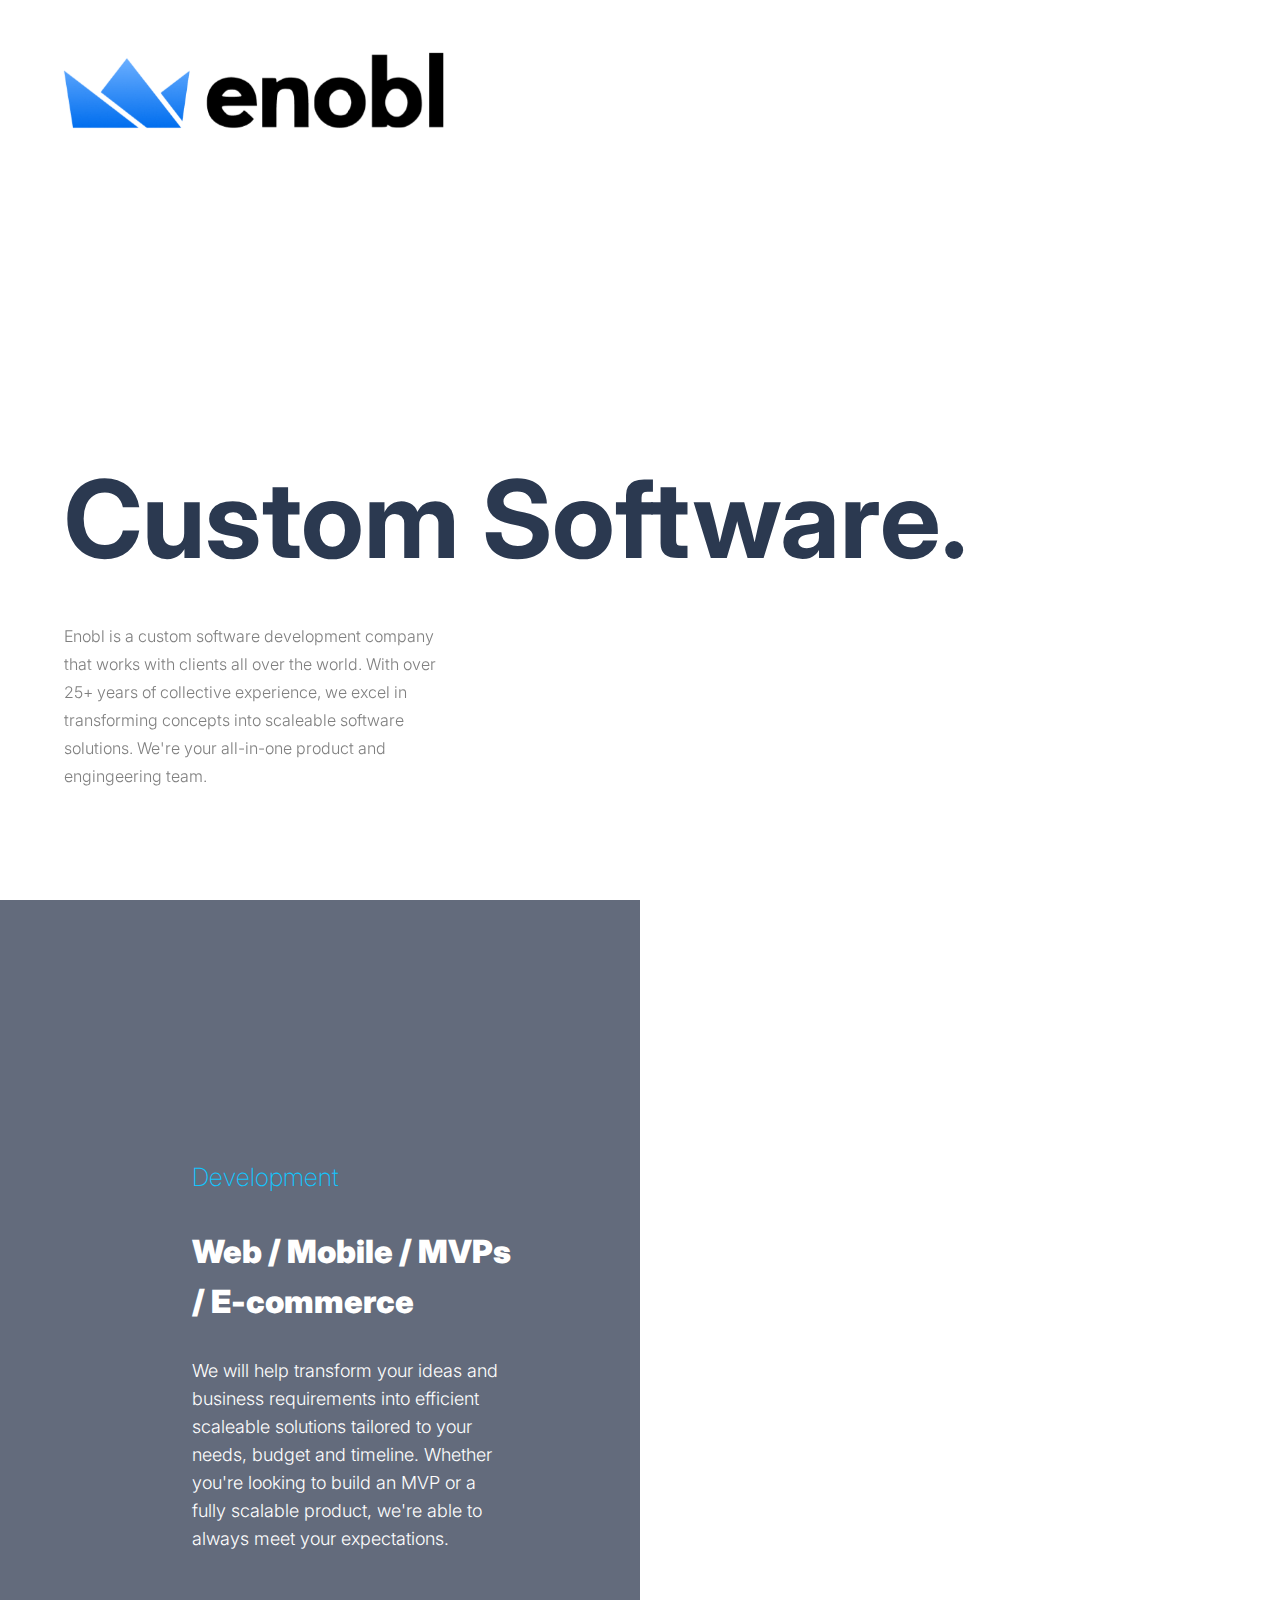
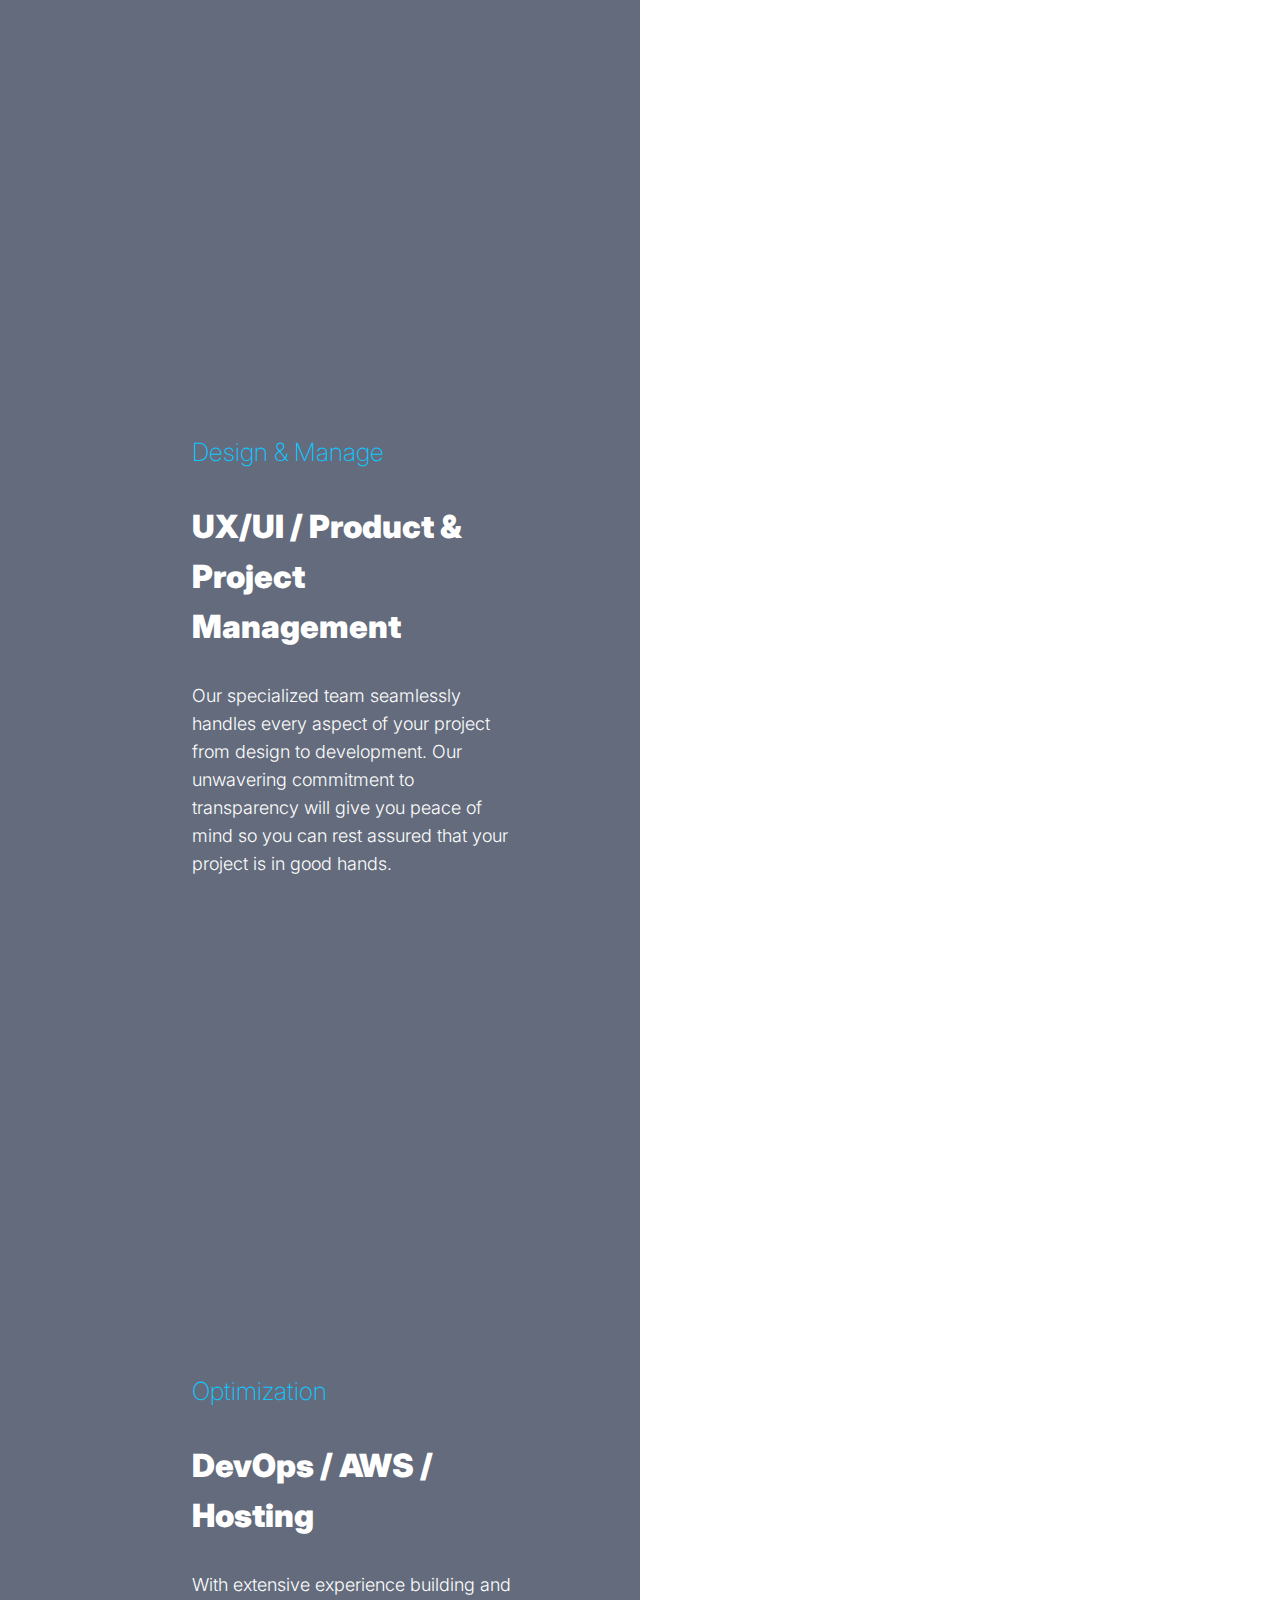
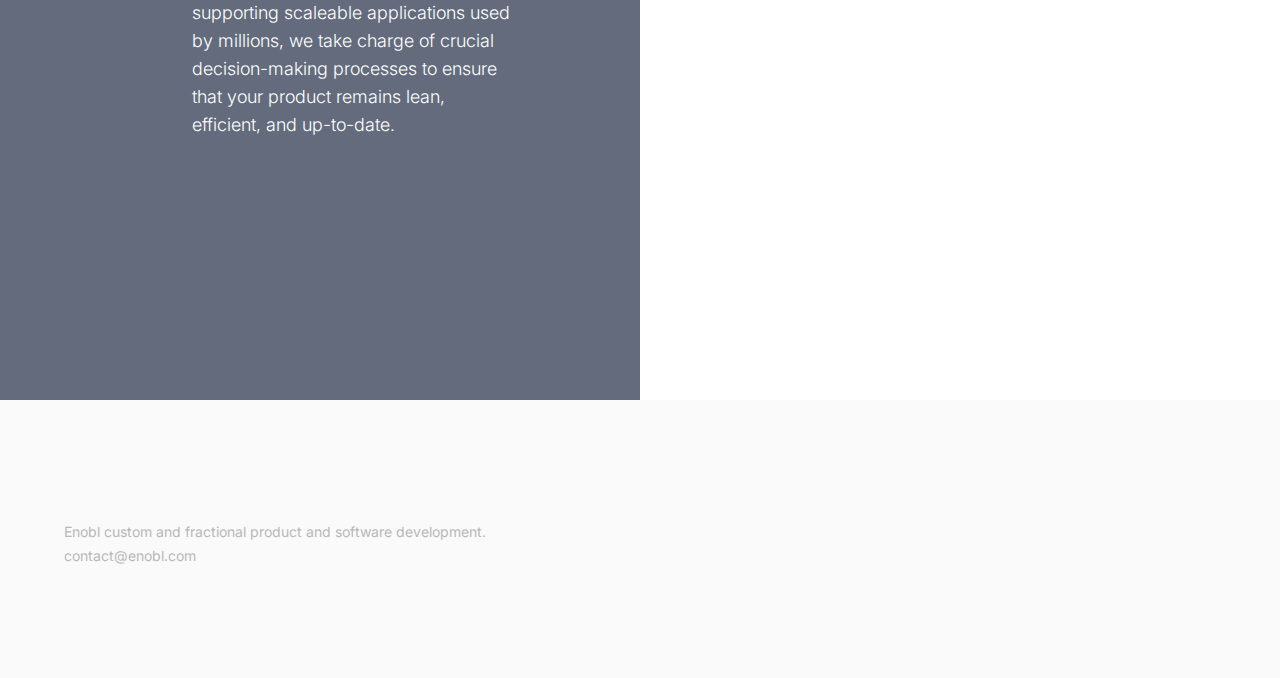
==== index.html @ 047e99d3 "copy style" ====
<!DOCTYPE html>
<html class="w-mod-js w-mod-ix wf-roboto-n5-active wf-roboto-n3-active wf-roboto-i3-active wf-roboto-i5-active wf-roboto-i1-active wf-varelaround-n4-active wf-roboto-i4-active wf-roboto-n4-active wf-inter-n8-active wf-inter-n2-active wf-inter-n6-active wf-inter-n9-active wf-inter-n4-active wf-inter-n1-active wf-inter-n3-active wf-inter-n7-active wf-inter-n5-active wf-roboto-i9-active wf-roboto-i7-active wf-roboto-n7-active wf-roboto-n9-active wf-active">

<head>
    <meta http-equiv="Content-Type" content="text/html; charset=UTF-8">
    <style>
        .wf-force-outline-none[tabindex="-1"]:focus {
            outline: none;
        }
    </style>
    <title>Enobl Software Development</title>
    <meta content="width=device-width, initial-scale=1" name="viewport">
    <link
        href="./assets/enobls-spectacular-site.webflow.280756ad6.css"
        rel="stylesheet" type="text/css">
    <script src="./assets/webfont.js" type="text/javascript"></script>
    <link rel="stylesheet" href="./assets/css" media="all">
    <script
        type="text/javascript">WebFont.load({ google: { families: ["Varela Round:400", "Roboto:100italic,300,300italic,regular,italic,500,500italic,700,700italic,900,900italic:vietnamese,cyrillic-ext,greek-ext,greek,latin-ext,latin,cyrillic", "Inter:100,200,300,regular,500,600,700,800,900"] } });</script>
    <!--[if lt IE 9]><script src="https://cdnjs.cloudflare.com/ajax/libs/html5shiv/3.7.3/html5shiv.min.js" type="text/javascript"></script><![endif]-->
    <script
        type="text/javascript">!function (o, c) { var n = c.documentElement, t = " w-mod-"; n.className += t + "js", ("ontouchstart" in o || o.DocumentTouch && c instanceof DocumentTouch) && (n.className += t + "touch") }(window, document);</script>
    <link href="./assets/email-favicon-photo.png" rel="shortcut icon" type="image/x-icon">
    <link href="https://www.enobl.com/assets/webclip.png" rel="apple-touch-icon">
    <link rel="preconnect" href="https://fonts.googleapis.com">
    <link rel="preconnect" href="https://fonts.gstatic.com" crossorigin>
    <link href="https://fonts.googleapis.com/css2?family=Inter:wght@200;300;400;800&display=swap" rel="stylesheet">
    <script
        style="display: none;">var tvt = tvt || {}; tvt.captureVariables = function (a) {
                for (var b =
                    new Date, c = {}, d = Object.keys(a || {}), e = 0, f; f = d[e]; e++)if (a.hasOwnProperty(f) && "undefined" != typeof a[f]) try { var g = []; c[f] = JSON.stringify(a[f], function (h, k) { try { if ("function" !== typeof k) { if ("object" === typeof k && null !== k) { if (k instanceof HTMLElement || k instanceof Node || -1 != g.indexOf(k)) return; g.push(k) } return k } } catch (m) { } }) } catch (h) { } a = document.createEvent("CustomEvent"); a.initCustomEvent("TvtRetrievedVariablesEvent", !0, !0, { variables: c, date: b }); window.dispatchEvent(a)
            }; window.setTimeout(function () { tvt.captureVariables({ 'dataLayer.hide': (function (a) { a = a.split("."); for (var b = window, c = 0; c < a.length && (b = b[a[c]], b); c++); return b })('dataLayer.hide'), 'gaData': window['gaData'], 'dataLayer': window['dataLayer'] }) }, 2000);</script>
<!-- Meta Tags-->

<!-- Primary Meta Tags -->
<title>Enobl Custom Software Development</title>
<meta name="title" content="Enobl Custom Software Development" />
<meta name="description" content="Enobl is a bespoke software development company specializing in outsourced/fractional custom web/mobile  and e-commerce software design and development" />

<!-- Open Graph / Facebook -->
<meta property="og:type" content="website" />
<meta property="og:url" content="https://www.enobl.com/" />
<meta property="og:title" content="Enobl Custom Software Development" />
<meta property="og:description" content="Enobl is a bespoke software development company specializing in outsourced/fractional custom web/mobile  and e-commerce software design and development" />
<meta property="og:image" content="https://www.enobl.com/assets/meta.png" />

<!-- Twitter -->
<meta property="twitter:card" content="summary_large_image" />
<meta property="twitter:url" content="https://www.enobl.com/" />
<meta property="twitter:title" content="Enobl Custom Software Development" />
<meta property="twitter:description" content="Enobl is a bespoke software development company specializing in outsourced/fractional custom web/mobile  and e-commerce software design and development" />
<meta property="twitter:image" content="https://www.enobl.com/assets/meta.png" />

<!-- Meta Tags Generated with https://metatags.io -->

</head>

<body cz-shortcut-listen="true">
    <div data-collapse="none" data-animation="default" data-duration="400" data-easing="ease" data-easing2="ease"
        role="banner" class="navbar w-nav"><a href="https://www.enobl.com/" aria-current="page"
            class="brand w-nav-brand w--current" aria-label="home"><img
                src="./assets/enobl-logo-v2.png" style="height: 75px;"></a>
        <div class="w-nav-button" style="-webkit-user-select: text;" aria-label="menu" role="button" tabindex="0"
            aria-controls="w-nav-overlay-0" aria-haspopup="menu" aria-expanded="false">
            <div class="w-icon-nav-menu"></div>
        </div>
        <div class="w-nav-overlay" data-wf-ignore="" id="w-nav-overlay-0"></div>
    </div>
    <div data-w-id="8d967f30-0f60-53ad-afff-f6be8eeb33d6" class="hero wf-section"
        style="will-change: background; background-color: rgb(255, 255, 255);"><img
            src="./assets/63725ec74ca07b6eb9aeee7c_arrow.svg" alt=""
            class="arrow">
        <div data-w-id="8379a733-d2be-9ef6-7d74-5aa993d72c65" class="wrapper-title"
            style="will-change: transform; transform: translate3d(0px, 0px, 0px) scale3d(1, 1, 1) rotateX(0deg) rotateY(0deg) rotateZ(0deg) skew(0deg, 0deg); transform-style: preserve-3d;">
            <div class="_w-h1">
                <h1 data-w-id="a5b9f386-66ee-dfd4-322d-966155820ac1"
                    style="transform: translate3d(0px, 0%, 0px) scale3d(1, 1, 1) rotateX(0deg) rotateY(0deg) rotateZ(0deg) skew(0deg, 0deg); color: rgb(0, 0, 0); transform-style: preserve-3d;"
                    class="main-h1 bold home">Custom Software.</h1>
            </div>
            <div data-w-id="01ca0c99-bc4a-9067-fcdd-21f3e0abdd06"
                style="transform: translate3d(0px, 0px, 0px) scale3d(1, 1, 1) rotateX(0deg) rotateY(0deg) rotateZ(0deg) skew(0deg, 0deg); transform-style: preserve-3d;"
                class="home-subhead">
                <p class="paragraph-3">
                    Enobl is a custom software development company that works with clients all over the world. With over 25+ years of collective experience, we excel in transforming concepts into scaleable software solutions. We're your all-in-one product and engingeering team.</p>
            </div>
        </div>
    </div>
    <div class="section main wf-section">
        <div class="w-dyn-list">
            <div role="list" class="w-dyn-items">
                <div role="listitem" class="wrapper w-dyn-item">
                    <div style="background-image:url(&quot;https://www.enobl.com/assets/1.png&quot;)"
                        class="column background-image">
                        <div class="column _100vh">
                            <div class="project-info">
                                <div class="number">
                                    <h2 class="number zero">Development</h2>
                                </div>
                                <h2 class="project-title">Web / Mobile / MVPs / E-commerce </h2>
                                <p class="project-description">We will help transform your ideas and business requirements into efficient scaleable solutions tailored to your needs, budget and timeline. Whether you're looking to build an MVP or a fully scalable product, we're able to always meet your expectations.
                                </p>
                            </div>
                        </div>
                    </div>
                </div>
                <div role="listitem" class="wrapper w-dyn-item">
                    <div style="background-image:url(&quot;https://www.enobl.com/assets/2.png&quot;)"
                        class="column background-image">
                        <div class="column _100vh">
                            <div class="project-info">
                                <div class="number">
                                    <h2 class="number zero">Design & Manage</h2>
                                </div>
                                <h2 class="project-title">UX/UI / Product & Project Management</h2>
                                <p class="project-description"> Our specialized team seamlessly handles every aspect of your project from design to development. Our unwavering commitment to transparency will give you peace of mind so you can rest assured that your project is in good hands. </p>
                            </div>
                        </div>
                    </div>
                </div>
                <div role="listitem" class="wrapper w-dyn-item">
                    <div style="background-image:url(&quot;https://www.enobl.com/assets/3.png&quot;)"
                        class="column background-image">
                        <div class="column _100vh">
                            <div class="project-info">
                                <div class="number">
                                    <h2 class="number zero">Optimization</h2>
                                </div>
                                <h2 class="project-title">DevOps / AWS / Hosting</h2>
                                <p class="project-description">With extensive experience building and supporting scaleable applications used by millions, we take charge of crucial decision-making processes to ensure that your product remains lean, efficient, and up-to-date. </p>
                            </div>
                        </div>
                    </div>
                </div>
            </div>
        </div>
        <div class="div-block-27">
            <div class="div-block-26"><img
                    src="./assets/enobl-logo-v3.png"
                    width="130px"
                     alt="" class="logo-footer">
                <p class="small-p">Enobl custom and fractional product and software development. <br><a href="mailto:contact@enobl.com">contact@enobl.com</a><em></em></p>
            </div>
        </div>
    </div>
    <script src="./assets/jquery-3.5.1.min.dc5e7f18c8.js"
        type="text/javascript" integrity="sha256-9/aliU8dGd2tb6OSsuzixeV4y/faTqgFtohetphbbj0="
        crossorigin="anonymous"></script>
</body>

</html>
---- assets/enobls-spectacular-site.webflow.280756ad6.css ----
/* Generated on: Mon Nov 14 2022 16:34:59 GMT+0000 (Coordinated Universal Time) */
/* ==========================================================================
   normalize.css v3.0.3 | MIT License | github.com/necolas/normalize.css 
   ========================================================================== */
/*! normalize.css v3.0.3 | MIT License | github.com/necolas/normalize.css */ /*html{font-family:sans-serif;-ms-text-size-adjust:100%;-webkit-text-size-adjust:100%}body{margin:0}article,aside,details,figcaption,figure,footer,header,hgroup,main,menu,nav,section,summary{display:block}audio,canvas,progress,video{display:inline-block;vertical-align:baseline}audio:not([controls]){display:none;height:0}[hidden],template{display:none}a{background-color:transparent}a:active,a:hover{outline:0}abbr[title]{border-bottom:1px dotted}b,strong{font-weight:bold}dfn{font-style:italic}h1{font-size:2em;margin:.67em 0}mark{background:#ff0;color:#000}small{font-size:80%}sub,sup{font-size:75%;line-height:0;position:relative;vertical-align:baseline}sup{top:-0.5em}sub{bottom:-0.25em}img{border:0}svg:not(:root){overflow:hidden}figure{margin:1em 40px}hr{box-sizing:content-box;height:0}pre{overflow:auto}code,kbd,pre,samp{font-family:monospace, monospace;font-size:1em}button,input,optgroup,select,textarea{color:inherit;font:inherit;margin:0}button{overflow:visible}button,select{text-transform:none}button,html input[type="button"],input[type="reset"]{-webkit-appearance:button;cursor:pointer}button[disabled],html input[disabled]{cursor:default}button::-moz-focus-inner,input::-moz-focus-inner{border:0;padding:0}input{line-height:normal}input[type='checkbox'],input[type='radio']{box-sizing:border-box;padding:0}input[type='number']::-webkit-inner-spin-button,input[type='number']::-webkit-outer-spin-button{height:auto}input[type='search']{-webkit-appearance:none}input[type='search']::-webkit-search-cancel-button,input[type='search']::-webkit-search-decoration{-webkit-appearance:none}fieldset{border:1px solid #c0c0c0;margin:0 2px;padding:.35em .625em .75em}legend{border:0;padding:0}textarea{overflow:auto}optgroup{font-weight:bold}table{border-collapse:collapse;border-spacing:0}td,th{padding:0}

/* ==========================================================================
   Start of base Webflow CSS - If you're looking for some ultra-clean CSS, skip the boilerplate and see the unminified code below.
   ========================================================================== */
@font-face{font-family:'webflow-icons';src:url("[data-uri]") format('truetype');font-weight:normal;font-style:normal}[class^="w-icon-"],[class*=" w-icon-"]{font-family:'webflow-icons' !important;speak:none;font-style:normal;font-weight:normal;font-variant:normal;text-transform:none;line-height:1;-webkit-font-smoothing:antialiased;-moz-osx-font-smoothing:grayscale}.w-icon-slider-right:before{content:"\e600"}.w-icon-slider-left:before{content:"\e601"}.w-icon-nav-menu:before{content:"\e602"}.w-icon-arrow-down:before,.w-icon-dropdown-toggle:before{content:"\e603"}.w-icon-file-upload-remove:before{content:"\e900"}.w-icon-file-upload-icon:before{content:"\e903"}*{-webkit-box-sizing:border-box;-moz-box-sizing:border-box;box-sizing:border-box}html{height:100%}body{margin:0;min-height:100%;background-color:#fff;font-family:Arial,sans-serif;font-size:14px;line-height:20px;color:#333}img{max-width:100%;vertical-align:middle;display:inline-block}html.w-mod-touch *{background-attachment:scroll !important}.w-block{display:block}.w-inline-block{max-width:100%;display:inline-block}.w-clearfix:before,.w-clearfix:after{content:" ";display:table;grid-column-start:1;grid-row-start:1;grid-column-end:2;grid-row-end:2}.w-clearfix:after{clear:both}.w-hidden{display:none}.w-button{display:inline-block;padding:9px 15px;background-color:#3898EC;color:white;border:0;line-height:inherit;text-decoration:none;cursor:pointer;border-radius:0}input.w-button{-webkit-appearance:button}html[data-w-dynpage] [data-w-cloak]{color:transparent !important}.w-webflow-badge,.w-webflow-badge *{position:static;left:auto;top:auto;right:auto;bottom:auto;z-index:auto;display:block;visibility:visible;overflow:visible;overflow-x:visible;overflow-y:visible;box-sizing:border-box;width:auto;height:auto;max-height:none;max-width:none;min-height:0;min-width:0;margin:0;padding:0;float:none;clear:none;border:0 none transparent;border-radius:0;background:none;background-image:none;background-position:0% 0%;background-size:auto auto;background-repeat:repeat;background-origin:padding-box;background-clip:border-box;background-attachment:scroll;background-color:transparent;box-shadow:none;opacity:1;transform:none;transition:none;direction:ltr;font-family:inherit;font-weight:inherit;color:inherit;font-size:inherit;line-height:inherit;font-style:inherit;font-variant:inherit;text-align:inherit;letter-spacing:inherit;text-decoration:inherit;text-indent:0;text-transform:inherit;list-style-type:disc;text-shadow:none;font-smoothing:auto;vertical-align:baseline;cursor:inherit;white-space:inherit;word-break:normal;word-spacing:normal;word-wrap:normal}.w-webflow-badge{position:fixed !important;display:inline-block !important;visibility:visible !important;z-index:2147483647 !important;top:auto !important;right:12px !important;bottom:12px !important;left:auto !important;color:#AAADB0 !important;background-color:#fff !important;border-radius:3px !important;padding:6px 8px 6px 6px !important;font-size:12px !important;opacity:1 !important;line-height:14px !important;text-decoration:none !important;transform:none !important;margin:0 !important;width:auto !important;height:auto !important;overflow:visible !important;white-space:nowrap;box-shadow:0 0 0 1px rgba(0,0,0,0.1),0 1px 3px rgba(0,0,0,0.1);cursor:pointer}.w-webflow-badge>img{display:inline-block !important;visibility:visible !important;opacity:1 !important;vertical-align:middle !important}h1,h2,h3,h4,h5,h6{font-weight:bold;margin-bottom:10px}h1{font-size:38px;line-height:44px;margin-top:20px}h2{font-size:32px;line-height:36px;margin-top:20px}h3{font-size:24px;line-height:30px;margin-top:20px}h4{font-size:18px;line-height:24px;margin-top:10px}h5{font-size:14px;line-height:20px;margin-top:10px}h6{font-size:12px;line-height:18px;margin-top:10px}p{margin-top:0;margin-bottom:10px}blockquote{margin:0 0 10px 0;padding:10px 20px;border-left:5px solid #E2E2E2;font-size:18px;line-height:22px}figure{margin:0;margin-bottom:10px}figcaption{margin-top:5px;text-align:center}ul,ol{margin-top:0px;margin-bottom:10px;padding-left:40px}.w-list-unstyled{padding-left:0;list-style:none}.w-embed:before,.w-embed:after{content:" ";display:table;grid-column-start:1;grid-row-start:1;grid-column-end:2;grid-row-end:2}.w-embed:after{clear:both}.w-video{width:100%;position:relative;padding:0}.w-video iframe,.w-video object,.w-video embed{position:absolute;top:0;left:0;width:100%;height:100%;border:none}fieldset{padding:0;margin:0;border:0}button,[type='button'],[type='reset']{border:0;cursor:pointer;-webkit-appearance:button}.w-form{margin:0 0 15px}.w-form-done{display:none;padding:20px;text-align:center;background-color:#dddddd}.w-form-fail{display:none;margin-top:10px;padding:10px;background-color:#ffdede}label{display:block;margin-bottom:5px;font-weight:bold}.w-input,.w-select{display:block;width:100%;height:38px;padding:8px 12px;margin-bottom:10px;font-size:14px;line-height:1.42857143;color:#333333;vertical-align:middle;background-color:#ffffff;border:1px solid #cccccc}.w-input:-moz-placeholder,.w-select:-moz-placeholder{color:#999}.w-input::-moz-placeholder,.w-select::-moz-placeholder{color:#999;opacity:1}.w-input:-ms-input-placeholder,.w-select:-ms-input-placeholder{color:#999}.w-input::-webkit-input-placeholder,.w-select::-webkit-input-placeholder{color:#999}.w-input:focus,.w-select:focus{border-color:#3898EC;outline:0}.w-input[disabled],.w-select[disabled],.w-input[readonly],.w-select[readonly],fieldset[disabled] .w-input,fieldset[disabled] .w-select{cursor:not-allowed}.w-input[disabled]:not(.w-input-disabled),.w-select[disabled]:not(.w-input-disabled),.w-input[readonly],.w-select[readonly],fieldset[disabled]:not(.w-input-disabled) .w-input,fieldset[disabled]:not(.w-input-disabled) .w-select{background-color:#eeeeee}textarea.w-input,textarea.w-select{height:auto}.w-select{background-color:#f3f3f3}.w-select[multiple]{height:auto}.w-form-label{display:inline-block;cursor:pointer;font-weight:normal;margin-bottom:0px}.w-radio{display:block;margin-bottom:5px;padding-left:20px}.w-radio:before,.w-radio:after{content:" ";display:table;grid-column-start:1;grid-row-start:1;grid-column-end:2;grid-row-end:2}.w-radio:after{clear:both}.w-radio-input{margin:4px 0 0;margin-top:1px \9;line-height:normal;float:left;margin-left:-20px}.w-radio-input{margin-top:3px}.w-file-upload{display:block;margin-bottom:10px}.w-file-upload-input{width:.1px;height:.1px;opacity:0;overflow:hidden;position:absolute;z-index:-100}.w-file-upload-default,.w-file-upload-uploading,.w-file-upload-success{display:inline-block;color:#333333}.w-file-upload-error{display:block;margin-top:10px}.w-file-upload-default.w-hidden,.w-file-upload-uploading.w-hidden,.w-file-upload-error.w-hidden,.w-file-upload-success.w-hidden{display:none}.w-file-upload-uploading-btn{display:flex;font-size:14px;font-weight:normal;cursor:pointer;margin:0;padding:8px 12px;border:1px solid #cccccc;background-color:#fafafa}.w-file-upload-file{display:flex;flex-grow:1;justify-content:space-between;margin:0;padding:8px 9px 8px 11px;border:1px solid #cccccc;background-color:#fafafa}.w-file-upload-file-name{font-size:14px;font-weight:normal;display:block}.w-file-remove-link{margin-top:3px;margin-left:10px;width:auto;height:auto;padding:3px;display:block;cursor:pointer}.w-icon-file-upload-remove{margin:auto;font-size:10px}.w-file-upload-error-msg{display:inline-block;color:#ea384c;padding:2px 0}.w-file-upload-info{display:inline-block;line-height:38px;padding:0 12px}.w-file-upload-label{display:inline-block;font-size:14px;font-weight:normal;cursor:pointer;margin:0;padding:8px 12px;border:1px solid #cccccc;background-color:#fafafa}.w-icon-file-upload-icon,.w-icon-file-upload-uploading{display:inline-block;margin-right:8px;width:20px}.w-icon-file-upload-uploading{height:20px}.w-container{margin-left:auto;margin-right:auto;max-width:940px}.w-container:before,.w-container:after{content:" ";display:table;grid-column-start:1;grid-row-start:1;grid-column-end:2;grid-row-end:2}.w-container:after{clear:both}.w-container .w-row{margin-left:-10px;margin-right:-10px}.w-row:before,.w-row:after{content:" ";display:table;grid-column-start:1;grid-row-start:1;grid-column-end:2;grid-row-end:2}.w-row:after{clear:both}.w-row .w-row{margin-left:0;margin-right:0}.w-col{position:relative;float:left;width:100%;min-height:1px;padding-left:10px;padding-right:10px}.w-col .w-col{padding-left:0;padding-right:0}.w-col-1{width:8.33333333%}.w-col-2{width:16.66666667%}.w-col-3{width:25%}.w-col-4{width:33.33333333%}.w-col-5{width:41.66666667%}.w-col-6{width:50%}.w-col-7{width:58.33333333%}.w-col-8{width:66.66666667%}.w-col-9{width:75%}.w-col-10{width:83.33333333%}.w-col-11{width:91.66666667%}.w-col-12{width:100%}.w-hidden-main{display:none !important}@media screen and (max-width:991px){.w-container{max-width:728px}.w-hidden-main{display:inherit !important}.w-hidden-medium{display:none !important}.w-col-medium-1{width:8.33333333%}.w-col-medium-2{width:16.66666667%}.w-col-medium-3{width:25%}.w-col-medium-4{width:33.33333333%}.w-col-medium-5{width:41.66666667%}.w-col-medium-6{width:50%}.w-col-medium-7{width:58.33333333%}.w-col-medium-8{width:66.66666667%}.w-col-medium-9{width:75%}.w-col-medium-10{width:83.33333333%}.w-col-medium-11{width:91.66666667%}.w-col-medium-12{width:100%}.w-col-stack{width:100%;left:auto;right:auto}}@media screen and (max-width:767px){.w-hidden-main{display:inherit !important}.w-hidden-medium{display:inherit !important}.w-hidden-small{display:none !important}.w-row,.w-container .w-row{margin-left:0;margin-right:0}.w-col{width:100%;left:auto;right:auto}.w-col-small-1{width:8.33333333%}.w-col-small-2{width:16.66666667%}.w-col-small-3{width:25%}.w-col-small-4{width:33.33333333%}.w-col-small-5{width:41.66666667%}.w-col-small-6{width:50%}.w-col-small-7{width:58.33333333%}.w-col-small-8{width:66.66666667%}.w-col-small-9{width:75%}.w-col-small-10{width:83.33333333%}.w-col-small-11{width:91.66666667%}.w-col-small-12{width:100%}}@media screen and (max-width:479px){.w-container{max-width:none}.w-hidden-main{display:inherit !important}.w-hidden-medium{display:inherit !important}.w-hidden-small{display:inherit !important}.w-hidden-tiny{display:none !important}.w-col{width:100%}.w-col-tiny-1{width:8.33333333%}.w-col-tiny-2{width:16.66666667%}.w-col-tiny-3{width:25%}.w-col-tiny-4{width:33.33333333%}.w-col-tiny-5{width:41.66666667%}.w-col-tiny-6{width:50%}.w-col-tiny-7{width:58.33333333%}.w-col-tiny-8{width:66.66666667%}.w-col-tiny-9{width:75%}.w-col-tiny-10{width:83.33333333%}.w-col-tiny-11{width:91.66666667%}.w-col-tiny-12{width:100%}}.w-widget{position:relative}.w-widget-map{width:100%;height:400px}.w-widget-map label{width:auto;display:inline}.w-widget-map img{max-width:inherit}.w-widget-map .gm-style-iw{text-align:center}.w-widget-map .gm-style-iw>button{display:none !important}.w-widget-twitter{overflow:hidden}.w-widget-twitter-count-shim{display:inline-block;vertical-align:top;position:relative;width:28px;height:20px;text-align:center;background:white;border:#758696 solid 1px;border-radius:3px}.w-widget-twitter-count-shim *{pointer-events:none;-webkit-user-select:none;-moz-user-select:none;-ms-user-select:none;user-select:none}.w-widget-twitter-count-shim .w-widget-twitter-count-inner{position:relative;font-size:15px;line-height:12px;text-align:center;color:#999;font-family:serif}.w-widget-twitter-count-shim .w-widget-twitter-count-clear{position:relative;display:block}.w-widget-twitter-count-shim.w--large{width:36px;height:28px}.w-widget-twitter-count-shim.w--large .w-widget-twitter-count-inner{font-size:18px;line-height:18px}.w-widget-twitter-count-shim:not(.w--vertical){margin-left:5px;margin-right:8px}.w-widget-twitter-count-shim:not(.w--vertical).w--large{margin-left:6px}.w-widget-twitter-count-shim:not(.w--vertical):before,.w-widget-twitter-count-shim:not(.w--vertical):after{top:50%;left:0;border:solid transparent;content:' ';height:0;width:0;position:absolute;pointer-events:none}.w-widget-twitter-count-shim:not(.w--vertical):before{border-color:rgba(117,134,150,0);border-right-color:#5d6c7b;border-width:4px;margin-left:-9px;margin-top:-4px}.w-widget-twitter-count-shim:not(.w--vertical).w--large:before{border-width:5px;margin-left:-10px;margin-top:-5px}.w-widget-twitter-count-shim:not(.w--vertical):after{border-color:rgba(255,255,255,0);border-right-color:white;border-width:4px;margin-left:-8px;margin-top:-4px}.w-widget-twitter-count-shim:not(.w--vertical).w--large:after{border-width:5px;margin-left:-9px;margin-top:-5px}.w-widget-twitter-count-shim.w--vertical{width:61px;height:33px;margin-bottom:8px}.w-widget-twitter-count-shim.w--vertical:before,.w-widget-twitter-count-shim.w--vertical:after{top:100%;left:50%;border:solid transparent;content:' ';height:0;width:0;position:absolute;pointer-events:none}.w-widget-twitter-count-shim.w--vertical:before{border-color:rgba(117,134,150,0);border-top-color:#5d6c7b;border-width:5px;margin-left:-5px}.w-widget-twitter-count-shim.w--vertical:after{border-color:rgba(255,255,255,0);border-top-color:white;border-width:4px;margin-left:-4px}.w-widget-twitter-count-shim.w--vertical .w-widget-twitter-count-inner{font-size:18px;line-height:22px}.w-widget-twitter-count-shim.w--vertical.w--large{width:76px}.w-background-video{position:relative;overflow:hidden;height:500px;color:white}.w-background-video>video{background-size:cover;background-position:50% 50%;position:absolute;margin:auto;width:100%;height:100%;right:-100%;bottom:-100%;top:-100%;left:-100%;object-fit:cover;z-index:-100}.w-background-video>video::-webkit-media-controls-start-playback-button{display:none !important;-webkit-appearance:none}.w-background-video--control{position:absolute;bottom:1em;right:1em;background-color:transparent;padding:0}.w-background-video--control>[hidden]{display:none !important}.w-slider{position:relative;height:300px;text-align:center;background:#dddddd;clear:both;-webkit-tap-highlight-color:rgba(0,0,0,0);tap-highlight-color:rgba(0,0,0,0)}.w-slider-mask{position:relative;display:block;overflow:hidden;z-index:1;left:0;right:0;height:100%;white-space:nowrap}.w-slide{position:relative;display:inline-block;vertical-align:top;width:100%;height:100%;white-space:normal;text-align:left}.w-slider-nav{position:absolute;z-index:2;top:auto;right:0;bottom:0;left:0;margin:auto;padding-top:10px;height:40px;text-align:center;-webkit-tap-highlight-color:rgba(0,0,0,0);tap-highlight-color:rgba(0,0,0,0)}.w-slider-nav.w-round>div{border-radius:100%}.w-slider-nav.w-num>div{width:auto;height:auto;padding:.2em .5em;font-size:inherit;line-height:inherit}.w-slider-nav.w-shadow>div{box-shadow:0 0 3px rgba(51,51,51,0.4)}.w-slider-nav-invert{color:#fff}.w-slider-nav-invert>div{background-color:rgba(34,34,34,0.4)}.w-slider-nav-invert>div.w-active{background-color:#222}.w-slider-dot{position:relative;display:inline-block;width:1em;height:1em;background-color:rgba(255,255,255,0.4);cursor:pointer;margin:0 3px .5em;transition:background-color 100ms,color 100ms}.w-slider-dot.w-active{background-color:#fff}.w-slider-dot:focus{outline:none;box-shadow:0 0 0 2px #fff}.w-slider-dot:focus.w-active{box-shadow:none}.w-slider-arrow-left,.w-slider-arrow-right{position:absolute;width:80px;top:0;right:0;bottom:0;left:0;margin:auto;cursor:pointer;overflow:hidden;color:white;font-size:40px;-webkit-tap-highlight-color:rgba(0,0,0,0);tap-highlight-color:rgba(0,0,0,0);-webkit-user-select:none;-moz-user-select:none;-ms-user-select:none;user-select:none}.w-slider-arrow-left [class^='w-icon-'],.w-slider-arrow-right [class^='w-icon-'],.w-slider-arrow-left [class*=' w-icon-'],.w-slider-arrow-right [class*=' w-icon-']{position:absolute}.w-slider-arrow-left:focus,.w-slider-arrow-right:focus{outline:0}.w-slider-arrow-left{z-index:3;right:auto}.w-slider-arrow-right{z-index:4;left:auto}.w-icon-slider-left,.w-icon-slider-right{top:0;right:0;bottom:0;left:0;margin:auto;width:1em;height:1em}.w-slider-aria-label{border:0;clip:rect(0 0 0 0);height:1px;margin:-1px;overflow:hidden;padding:0;position:absolute;width:1px}.w-slider-force-show{display:block !important}.w-dropdown{display:inline-block;position:relative;text-align:left;margin-left:auto;margin-right:auto;z-index:900}.w-dropdown-btn,.w-dropdown-toggle,.w-dropdown-link{position:relative;vertical-align:top;text-decoration:none;color:#222222;padding:20px;text-align:left;margin-left:auto;margin-right:auto;white-space:nowrap}.w-dropdown-toggle{-webkit-user-select:none;-moz-user-select:none;-ms-user-select:none;user-select:none;display:inline-block;cursor:pointer;padding-right:40px}.w-dropdown-toggle:focus{outline:0}.w-icon-dropdown-toggle{position:absolute;top:0;right:0;bottom:0;margin:auto;margin-right:20px;width:1em;height:1em}.w-dropdown-list{position:absolute;background:#dddddd;display:none;min-width:100%}.w-dropdown-list.w--open{display:block}.w-dropdown-link{padding:10px 20px;display:block;color:#222222}.w-dropdown-link.w--current{color:#0082f3}.w-dropdown-link:focus{outline:0}@media screen and (max-width:767px){.w-nav-brand{padding-left:10px}}.w-lightbox-backdrop{color:#000;cursor:auto;font-family:serif;font-size:medium;font-style:normal;font-variant:normal;font-weight:normal;letter-spacing:normal;line-height:normal;list-style:disc;text-align:start;text-indent:0;text-shadow:none;text-transform:none;visibility:visible;white-space:normal;word-break:normal;word-spacing:normal;word-wrap:normal;position:fixed;top:0;right:0;bottom:0;left:0;color:#fff;font-family:"Helvetica Neue",Helvetica,Ubuntu,"Segoe UI",Verdana,sans-serif;font-size:17px;line-height:1.2;font-weight:300;text-align:center;background:rgba(0,0,0,0.9);z-index:2000;outline:0;opacity:0;-webkit-user-select:none;-moz-user-select:none;-ms-user-select:none;-webkit-tap-highlight-color:transparent;-webkit-transform:translate(0, 0)}.w-lightbox-backdrop,.w-lightbox-container{height:100%;overflow:auto;-webkit-overflow-scrolling:touch}.w-lightbox-content{position:relative;height:100vh;overflow:hidden}.w-lightbox-view{position:absolute;width:100vw;height:100vh;opacity:0}.w-lightbox-view:before{content:"";height:100vh}.w-lightbox-group,.w-lightbox-group .w-lightbox-view,.w-lightbox-group .w-lightbox-view:before{height:86vh}.w-lightbox-frame,.w-lightbox-view:before{display:inline-block;vertical-align:middle}.w-lightbox-figure{position:relative;margin:0}.w-lightbox-group .w-lightbox-figure{cursor:pointer}.w-lightbox-img{width:auto;height:auto;max-width:none}.w-lightbox-image{display:block;float:none;max-width:100vw;max-height:100vh}.w-lightbox-group .w-lightbox-image{max-height:86vh}.w-lightbox-caption{position:absolute;right:0;bottom:0;left:0;padding:.5em 1em;background:rgba(0,0,0,0.4);text-align:left;text-overflow:ellipsis;white-space:nowrap;overflow:hidden}.w-lightbox-embed{position:absolute;top:0;right:0;bottom:0;left:0;width:100%;height:100%}.w-lightbox-control{position:absolute;top:0;width:4em;background-size:24px;background-repeat:no-repeat;background-position:center;cursor:pointer;-webkit-transition:all .3s;transition:all .3s}.w-lightbox-left{display:none;bottom:0;left:0;background-image:url("[data-uri]")}.w-lightbox-right{display:none;right:0;bottom:0;background-image:url("[data-uri]")}.w-lightbox-close{right:0;height:2.6em;background-image:url("[data-uri]");background-size:18px}.w-lightbox-strip{position:absolute;bottom:0;left:0;right:0;padding:0 1vh;line-height:0;white-space:nowrap;overflow-x:auto;overflow-y:hidden}.w-lightbox-item{display:inline-block;width:10vh;padding:2vh 1vh;box-sizing:content-box;cursor:pointer;-webkit-transform:translate3d(0, 0, 0)}.w-lightbox-active{opacity:.3}.w-lightbox-thumbnail{position:relative;height:10vh;background:#222;overflow:hidden}.w-lightbox-thumbnail-image{position:absolute;top:0;left:0}.w-lightbox-thumbnail .w-lightbox-tall{top:50%;width:100%;-webkit-transform:translate(0, -50%);-ms-transform:translate(0, -50%);transform:translate(0, -50%)}.w-lightbox-thumbnail .w-lightbox-wide{left:50%;height:100%;-webkit-transform:translate(-50%, 0);-ms-transform:translate(-50%, 0);transform:translate(-50%, 0)}.w-lightbox-spinner{position:absolute;top:50%;left:50%;box-sizing:border-box;width:40px;height:40px;margin-top:-20px;margin-left:-20px;border:5px solid rgba(0,0,0,0.4);border-radius:50%;-webkit-animation:spin .8s infinite linear;animation:spin .8s infinite linear}.w-lightbox-spinner:after{content:"";position:absolute;top:-4px;right:-4px;bottom:-4px;left:-4px;border:3px solid transparent;border-bottom-color:#fff;border-radius:50%}.w-lightbox-hide{display:none}.w-lightbox-noscroll{overflow:hidden}@media (min-width:768px){.w-lightbox-content{height:96vh;margin-top:2vh}.w-lightbox-view,.w-lightbox-view:before{height:96vh}.w-lightbox-group,.w-lightbox-group .w-lightbox-view,.w-lightbox-group .w-lightbox-view:before{height:84vh}.w-lightbox-image{max-width:96vw;max-height:96vh}.w-lightbox-group .w-lightbox-image{max-width:82.3vw;max-height:84vh}.w-lightbox-left,.w-lightbox-right{display:block;opacity:.5}.w-lightbox-close{opacity:.8}.w-lightbox-control:hover{opacity:1}}.w-lightbox-inactive,.w-lightbox-inactive:hover{opacity:0}.w-richtext:before,.w-richtext:after{content:" ";display:table;grid-column-start:1;grid-row-start:1;grid-column-end:2;grid-row-end:2}.w-richtext:after{clear:both}.w-richtext[contenteditable="true"]:before,.w-richtext[contenteditable="true"]:after{white-space:initial}.w-richtext ol,.w-richtext ul{overflow:hidden}.w-richtext .w-richtext-figure-selected.w-richtext-figure-type-video div:after,.w-richtext .w-richtext-figure-selected[data-rt-type="video"] div:after{outline:2px solid #2895f7}.w-richtext .w-richtext-figure-selected.w-richtext-figure-type-image div,.w-richtext .w-richtext-figure-selected[data-rt-type="image"] div{outline:2px solid #2895f7}.w-richtext figure.w-richtext-figure-type-video>div:after,.w-richtext figure[data-rt-type="video"]>div:after{content:'';position:absolute;display:none;left:0;top:0;right:0;bottom:0}.w-richtext figure{position:relative;max-width:60%}.w-richtext figure>div:before{cursor:default!important}.w-richtext figure img{width:100%}.w-richtext figure figcaption.w-richtext-figcaption-placeholder{opacity:.6}.w-richtext figure div{font-size:0px;color:transparent}.w-richtext figure.w-richtext-figure-type-image,.w-richtext figure[data-rt-type="image"]{display:table}.w-richtext figure.w-richtext-figure-type-image>div,.w-richtext figure[data-rt-type="image"]>div{display:inline-block}.w-richtext figure.w-richtext-figure-type-image>figcaption,.w-richtext figure[data-rt-type="image"]>figcaption{display:table-caption;caption-side:bottom}.w-richtext figure.w-richtext-figure-type-video,.w-richtext figure[data-rt-type="video"]{width:60%;height:0}.w-richtext figure.w-richtext-figure-type-video iframe,.w-richtext figure[data-rt-type="video"] iframe{position:absolute;top:0;left:0;width:100%;height:100%}.w-richtext figure.w-richtext-figure-type-video>div,.w-richtext figure[data-rt-type="video"]>div{width:100%}.w-richtext figure.w-richtext-align-center{margin-right:auto;margin-left:auto;clear:both}.w-richtext figure.w-richtext-align-center.w-richtext-figure-type-image>div,.w-richtext figure.w-richtext-align-center[data-rt-type="image"]>div{max-width:100%}.w-richtext figure.w-richtext-align-normal{clear:both}.w-richtext figure.w-richtext-align-fullwidth{width:100%;max-width:100%;text-align:center;clear:both;display:block;margin-right:auto;margin-left:auto}.w-richtext figure.w-richtext-align-fullwidth>div{display:inline-block;padding-bottom:inherit}.w-richtext figure.w-richtext-align-fullwidth>figcaption{display:block}.w-richtext figure.w-richtext-align-floatleft{float:left;margin-right:15px;clear:none}.w-richtext figure.w-richtext-align-floatright{float:right;margin-left:15px;clear:none}.w-nav{position:relative;background:#dddddd;z-index:1000}.w-nav:before,.w-nav:after{content:" ";display:table;grid-column-start:1;grid-row-start:1;grid-column-end:2;grid-row-end:2}.w-nav:after{clear:both}.w-nav-brand{position:relative;float:left;text-decoration:none;color:#333333}.w-nav-link{position:relative;display:inline-block;vertical-align:top;text-decoration:none;color:#222222;padding:20px;text-align:left;margin-left:auto;margin-right:auto}.w-nav-link.w--current{color:#0082f3}.w-nav-menu{position:relative;float:right}[data-nav-menu-open]{display:block !important;position:absolute;top:100%;left:0;right:0;background:#C8C8C8;text-align:center;overflow:visible;min-width:200px}.w--nav-link-open{display:block;position:relative}.w-nav-overlay{position:absolute;overflow:hidden;display:none;top:100%;left:0;right:0;width:100%}.w-nav-overlay [data-nav-menu-open]{top:0}.w-nav[data-animation="over-left"] .w-nav-overlay{width:auto}.w-nav[data-animation="over-left"] .w-nav-overlay,.w-nav[data-animation="over-left"] [data-nav-menu-open]{right:auto;z-index:1;top:0}.w-nav[data-animation="over-right"] .w-nav-overlay{width:auto}.w-nav[data-animation="over-right"] .w-nav-overlay,.w-nav[data-animation="over-right"] [data-nav-menu-open]{left:auto;z-index:1;top:0}.w-nav-button{position:relative;float:right;padding:18px;font-size:24px;display:none;cursor:pointer;-webkit-tap-highlight-color:rgba(0,0,0,0);tap-highlight-color:rgba(0,0,0,0);-webkit-user-select:none;-moz-user-select:none;-ms-user-select:none;user-select:none}.w-nav-button:focus{outline:0}.w-nav-button.w--open{background-color:#C8C8C8;color:white}.w-nav[data-collapse="all"] .w-nav-menu{display:none}.w-nav[data-collapse="all"] .w-nav-button{display:block}.w--nav-dropdown-open{display:block}.w--nav-dropdown-toggle-open{display:block}.w--nav-dropdown-list-open{position:static}@media screen and (max-width:991px){.w-nav[data-collapse="medium"] .w-nav-menu{display:none}.w-nav[data-collapse="medium"] .w-nav-button{display:block}}@media screen and (max-width:767px){.w-nav[data-collapse="small"] .w-nav-menu{display:none}.w-nav[data-collapse="small"] .w-nav-button{display:block}.w-nav-brand{padding-left:10px}}@media screen and (max-width:479px){.w-nav[data-collapse="tiny"] .w-nav-menu{display:none}.w-nav[data-collapse="tiny"] .w-nav-button{display:block}}.w-tabs{position:relative}.w-tabs:before,.w-tabs:after{content:" ";display:table;grid-column-start:1;grid-row-start:1;grid-column-end:2;grid-row-end:2}.w-tabs:after{clear:both}.w-tab-menu{position:relative}.w-tab-link{position:relative;display:inline-block;vertical-align:top;text-decoration:none;padding:9px 30px;text-align:left;cursor:pointer;color:#222222;background-color:#dddddd}.w-tab-link.w--current{background-color:#C8C8C8}.w-tab-link:focus{outline:0}.w-tab-content{position:relative;display:block;overflow:hidden}.w-tab-pane{position:relative;display:none}.w--tab-active{display:block}@media screen and (max-width:479px){.w-tab-link{display:block}}.w-ix-emptyfix:after{content:""}@keyframes spin{0%{transform:rotate(0deg)}100%{transform:rotate(360deg)}}.w-dyn-empty{padding:10px;background-color:#dddddd}.w-dyn-hide{display:none !important}.w-dyn-bind-empty{display:none !important}.w-condition-invisible{display:none !important}.wf-layout-layout{display:grid !important}.wf-layout-cell{display:flex !important}

/* Lazy styles*/
/* unvisited link */
a:link {
  color: #b8b8b8 !important;
  text-decoration: none!important;
}

/* visited link */
a:visited {
  color: #b8b8b8 !important;
  text-decoration: none!important;
}

/* mouse over link */
a:hover {
  color:#11C6FF !important;
  text-decoration: none!important;
}

/* selected link */
a:active {
  color:#b8b8b8 !important;
  text-decoration: none!important;
}

.noDecoration, a:link,a:visited {
  text-decoration: none!important;
}



/* ==========================================================================
   Start of custom Webflow CSS
   ========================================================================== */
body {
  /*font-family: Roboto, sans-serif;*/
  font-family: Inter, sans-serif;
  color: #2B3950;
  font-size: 14px;
  line-height: 16px;
}

h2 {
  margin-top: 20px;
  margin-bottom: 30px;
  /*font-family: Roboto, sans-serif;*/
  font-family: Inter, sans-serif;
  font-size: 32px;
  line-height: 50px;
  font-weight: 900;
  color:#2B3950;
}

h3 {
  margin-top: 20px;
  margin-bottom: 10px;
 /* font-family: Roboto, sans-serif;*/
 font-family: Inter, sans-serif;
  font-size: 24px;
  line-height: 36px;
  font-weight: 700;
  color:#2B3950;
}

h4 {
  margin-top: 10px;
  margin-bottom: 10px;
  /*font-family: Roboto, sans-serif;*/
  font-family: Inter, sans-serif;
  color: #2B3950;
  font-size: 18px;
  line-height: 24px;
  font-weight: 700;
  text-transform: uppercase;
}

h5 {
  margin-top: 10px;
  margin-bottom: 10px;
  /*font-family: Roboto, sans-serif;*/
  font-family: Inter, sans-serif;
  color: grey;
  font-size: 14px;
  line-height: 20px;
  font-weight: 400;
}

p {
  margin-bottom: 20px;
  /*font-family: Roboto, sans-serif;*/
  font-family: Inter, sans-serif;
  color: grey;
  font-size: 16px;
  line-height: 28px;
  font-weight: 300;
}

/*a {
  padding-bottom: 5px;
  box-shadow: inset 0 -2px 0 0 rgba(0, 0, 0, 0.1);
  -webkit-transition: box-shadow 200ms ease, color 200ms ease;
  transition: box-shadow 200ms ease, color 200ms ease;
  /*font-family: Roboto, sans-serif;*/
  /*font-family: Inter, sans-serif;
  color: grey;
  font-size: 16px;
  font-weight: 400;
  text-decoration: none;
}*/



img {
  display: inline-block;
  max-width: 100%;
}

figure {
  margin-bottom: 10px;
}

figcaption {
  margin-top: 5px;
  text-align: center;
}

.hero {
  position: fixed;
  display: -webkit-box;
  display: -webkit-flex;
  display: -ms-flexbox;
  display: flex;
  width: 100%;
  min-height: 100vh;
  padding-bottom: 10vh;
  -webkit-box-pack: center;
  -webkit-justify-content: center;
  -ms-flex-pack: center;
  justify-content: center;
  -webkit-box-align: end;
  -webkit-align-items: flex-end;
  -ms-flex-align: end;
  align-items: flex-end;
}

.hero.pages {
  height: 70vh;
  -webkit-box-pack: center;
  -webkit-justify-content: center;
  -ms-flex-pack: center;
  justify-content: center;
}

.wrapper-title {
  overflow: hidden;
  width: 100%;
  margin-right: 0vw;
  margin-left: 0vw;
  padding-right: 5vw;
  padding-left: 5vw;
}

.vertical {
  position: fixed;
  left: 0px;
  top: 0px;
  z-index: 900;
  display: -webkit-box;
  display: -webkit-flex;
  display: -ms-flexbox;
  display: flex;
  overflow: hidden;
  width: 6vw;
  height: 100vh;
  padding-top: 0vh;
  padding-bottom: 0vh;
  -webkit-box-orient: vertical;
  -webkit-box-direction: normal;
  -webkit-flex-direction: column;
  -ms-flex-direction: column;
  flex-direction: column;
  -webkit-box-pack: center;
  -webkit-justify-content: center;
  -ms-flex-pack: center;
  justify-content: center;
  -webkit-flex-wrap: nowrap;
  -ms-flex-wrap: nowrap;
  flex-wrap: nowrap;
  -webkit-box-align: center;
  -webkit-align-items: center;
  -ms-flex-align: center;
  align-items: center;
  border: 1px none #000;
}

.link {
  position: relative;
  display: -webkit-box;
  display: -webkit-flex;
  display: -ms-flexbox;
  display: flex;
  height: auto;
  padding: 0px;
  -webkit-box-pack: center;
  -webkit-justify-content: center;
  -ms-flex-pack: center;
  justify-content: center;
  -webkit-box-align: center;
  -webkit-align-items: center;
  -ms-flex-align: center;
  align-items: center;
  -webkit-box-flex: 1;
  -webkit-flex: 1;
  -ms-flex: 1;
  flex: 1;
  border-style: none;
  -webkit-transform: rotate(-90deg);
  -ms-transform: rotate(-90deg);
  transform: rotate(-90deg);
  font-family: Roboto, sans-serif;
  color: #9b9b9b;
  font-size: 12px;
  text-align: center;
  letter-spacing: 1px;
  text-decoration: none;
  text-transform: uppercase;
}

.link:hover {
  background-image: none;
  text-decoration: none!important;
}

.link.w--current {
  position: relative;
  text-decoration: line-through;
  text-decoration: none!important;
}

.section {
  position: relative;
  top: 100vh;
  display: -webkit-box;
  display: -webkit-flex;
  display: -ms-flexbox;
  display: flex;
  height: 100vh;
  padding-right: 0vw;
  padding-left: 0vw;
  -webkit-box-pack: justify;
  -webkit-justify-content: space-between;
  -ms-flex-pack: justify;
  justify-content: space-between;
  background-color: #dcdee0;
}

.section.main {
  -webkit-box-orient: vertical;
  -webkit-box-direction: normal;
  -webkit-flex-direction: column;
  -ms-flex-direction: column;
  flex-direction: column;
}

.vertical-social {
  position: fixed;
  top: 0px;
  right: 0px;
  z-index: 30;
  display: -webkit-box;
  display: -webkit-flex;
  display: -ms-flexbox;
  display: flex;
  width: 10vw;
  height: 100vh;
  padding-top: 10vh;
  padding-bottom: 10vh;
  -webkit-box-orient: vertical;
  -webkit-box-direction: normal;
  -webkit-flex-direction: column;
  -ms-flex-direction: column;
  flex-direction: column;
  -webkit-box-pack: center;
  -webkit-justify-content: center;
  -ms-flex-pack: center;
  justify-content: center;
  -webkit-box-align: center;
  -webkit-align-items: center;
  -ms-flex-align: center;
  align-items: center;
}

.main-h1 {
  position: relative;
  margin-top: 5px;
  margin-bottom: 0px;
  font-family: 'Palatino Linotype', 'Book Antiqua', Palatino, serif;
  color: #2B3950!important;
  font-size: 11vh;
  line-height: 14vh;
  font-weight: 400;
}

.main-h1.bold {
  font-weight: 900;
  color:#2B3950!important;
}

.main-h1.bold.home {
  margin-top: 0px;
  line-height: 14vh;
  font-weight: 700;
  color:#2B3950!important;
}

.main-h1.home {
  font-family: Inter, sans-serif;
  color:#2B3950!important;
  font-size: 12vh;
  line-height: 14vh;
  font-weight: 700;
}

.paragraph {
  width: auto;
  margin-bottom: 30px;
  font-family: 'Palatino Linotype', 'Book Antiqua', Palatino, serif;
  color: #9b9b9b;
  font-size: 20px;
  line-height: 32px;
  font-weight: 400;
}

.paragraph.bolder {
  width: 55vw;
  color: #fff;
  font-size: 60px;
  line-height: 70px;
}

.column {
  overflow: hidden;
  -webkit-box-flex: 1;
  -webkit-flex: 1;
  -ms-flex: 1;
  flex: 1;
  border: 1px none #2B3950;
}

.column._100vh {
  display: -webkit-box;
  display: -webkit-flex;
  display: -ms-flexbox;
  display: flex;
  overflow: visible;
  width: 50%;
  min-height: 100vh;
  padding-right: 10vw;
  padding-left: 15vw;
  -webkit-box-align: center;
  -webkit-align-items: center;
  -ms-flex-align: center;
  align-items: center;
  -webkit-box-flex: 0;
  -webkit-flex: 0 0 auto;
  -ms-flex: 0 0 auto;
  flex: 0 0 auto;
  background-color: rgba(47, 57, 80, 0.75);
  color: #fff;
}

.column._100vh:hover {
  background-color: rgba(47, 57, 80, 0.75);
  opacity: 1;
}

.column.background-image {
  overflow: visible;
  background-image: url("https://www.enobl.com/assets/background-image.svg");
  background-position: 100% 50%;
  background-size: cover;
  background-repeat: no-repeat;
  background-attachment: fixed;
}

.column.about {
  display: -webkit-box;
  display: -webkit-flex;
  display: -ms-flexbox;
  display: flex;
  overflow: visible;
  width: 50%;
  height: auto;
  min-height: 100vh;
  padding-left: 15vw;
  -webkit-box-align: center;
  -webkit-align-items: center;
  -ms-flex-align: center;
  align-items: center;
  -webkit-box-flex: 0;
  -webkit-flex: 0 0 auto;
  -ms-flex: 0 0 auto;
  flex: 0 0 auto;
  background-color: rgba(0, 0, 0, 0.75);
  color: #fff;
}

.column.about:hover {
  background-color: rgba(0, 0, 0, 0.75);
  opacity: 1;
}

.home-subhead {
  display: -webkit-box;
  display: -webkit-flex;
  display: -ms-flexbox;
  display: flex;
  width: 30vw;
  margin-top: 30px;
  -webkit-box-pack: start;
  -webkit-justify-content: flex-start;
  -ms-flex-pack: start;
  justify-content: flex-start;
  -webkit-box-align: center;
  -webkit-align-items: center;
  -ms-flex-align: center;
  align-items: center;
}

.hr {
  width: 35px;
  height: 1px;
  margin-top: 12px;
  margin-right: 30px;
  background-color: #9b9b9b;
}

.hr.mail {
  margin-top: 30px;
  margin-right: 0px;
  margin-bottom: 50px;
}

.h2 {
  margin-top: 0px;
  margin-bottom: 20px;
  /*font-family: 'Palatino Linotype', 'Book Antiqua', Palatino, serif; */
  font-family: 'Inter', sans-serif;
  font-size: 32px;
  line-height: 48px;
}

.h2.mail {
  margin-top: 0px;
  margin-bottom: 0px;
  color: #2B3950;
  font-size: 26px;
  line-height: 32px;
  font-weight: 400;
}

.h2.white {
  margin-bottom: 45px;
  color: #fff;
  font-size: 24px;
}

.h2.contact {
  width: 40vw;
  text-align: center;
}

._w-h1 {
  position: relative;
  overflow: hidden;
  padding-right: 10vw;
  padding-bottom: 10px;
  font-family: Inter, sans-serif;
  font-size: 18px;
  line-height: 18px;
  font-weight: 700;
}

._w-link {
  display: -webkit-box;
  display: -webkit-flex;
  display: -ms-flexbox;
  display: flex;
  margin-top: 20px;
  padding-bottom: 2px;
  -webkit-box-orient: vertical;
  -webkit-box-direction: normal;
  -webkit-flex-direction: column;
  -ms-flex-direction: column;
  flex-direction: column;
  -webkit-box-pack: justify;
  -webkit-justify-content: space-between;
  -ms-flex-pack: justify;
  justify-content: space-between;
  -webkit-box-align: start;
  -webkit-align-items: flex-start;
  -ms-flex-align: start;
  align-items: flex-start;
  border-bottom-style: none;
  -webkit-transition: color 200ms ease;
  transition: color 200ms ease;
  /*font-family: Roboto, sans-serif;*/
  font-family: 'Inter', sans-serif;
  color: #636363;
  font-size: 16px;
  line-height: 30px;
  letter-spacing: 0px;
  text-decoration: none;
  text-transform: none;
  text-decoration: none!important;
}

._w-link:hover {
  color: #2B3950;
  text-decoration: none!important;
}

._w-link.social {
  margin-top: 0px;
  margin-bottom: 15px;
  /*font-family: Roboto, sans-serif;*/
  font-family: 'Inter', sans-serif;
  color: #333;
  font-size: 16px;
  line-height: 26px;
  font-weight: 400;
  letter-spacing: 0px;
  text-transform: none;
}

.line-hover {
  overflow: hidden;
  width: 100%;
  height: 2px;
  margin-top: 3px;
  background-color: #ddd;
  text-decoration: none!important;
}

.project-info {
  position: relative;
  z-index: 20;
  display: -webkit-box;
  display: -webkit-flex;
  display: -ms-flexbox;
  display: flex;
  -webkit-box-orient: vertical;
  -webkit-box-direction: normal;
  -webkit-flex-direction: column;
  -ms-flex-direction: column;
  flex-direction: column;
  -webkit-box-align: start;
  -webkit-align-items: flex-start;
  -ms-flex-align: start;
  align-items: flex-start;
  font-family: Inter, sans-serif;
}

.project-info.head {
  left: 0vw;
  -webkit-box-align: start;
  -webkit-align-items: flex-start;
  -ms-flex-align: start;
  align-items: flex-start;
}

.icon-social {
  display: -webkit-box;
  display: -webkit-flex;
  display: -ms-flexbox;
  display: flex;
  width: 45px;
  height: 45px;
  margin-top: 20px;
  -webkit-box-pack: center;
  -webkit-justify-content: center;
  -ms-flex-pack: center;
  justify-content: center;
  -webkit-box-align: center;
  -webkit-align-items: center;
  -ms-flex-align: center;
  align-items: center;
  border-bottom-style: none;
  border-radius: 100px;
  -webkit-transition: background-color 200ms ease, color 200ms ease;
  transition: background-color 200ms ease, color 200ms ease;
  /*font-family: Icomoon;*/
  font-family: 'Inter', sans-serif;
  color: rgba(0, 0, 0, 0.3);
  text-decoration: none;
}

.icon-social:hover {
  background-color: #4d4d4d;
  color: #fff;
}

.fill-hover {
  width: 100%;
  height: 2px;
  background-color: #000;
}

.section-2 {
  position: relative;
  top: 70vh;
  width: 100vw;
  height: auto;
  float: none;
}

.wrapper {
  display: -webkit-box;
  display: -webkit-flex;
  display: -ms-flexbox;
  display: flex;
  width: 100%;
  -webkit-box-pack: justify;
  -webkit-justify-content: space-between;
  -ms-flex-pack: justify;
  justify-content: space-between;
  -webkit-box-align: stretch;
  -webkit-align-items: stretch;
  -ms-flex-align: stretch;
  align-items: stretch;
  background-color: #fff;
}

.wrapper.contact {
  padding-top: 20vh;
  padding-bottom: 20vh;
  -webkit-box-orient: vertical;
  -webkit-box-direction: normal;
  -webkit-flex-direction: column;
  -ms-flex-direction: column;
  flex-direction: column;
  -webkit-box-pack: center;
  -webkit-justify-content: center;
  -ms-flex-pack: center;
  justify-content: center;
  -webkit-box-align: center;
  -webkit-align-items: center;
  -ms-flex-align: center;
  align-items: center;
  -webkit-box-flex: 0;
  -webkit-flex: 0 0 auto;
  -ms-flex: 0 0 auto;
  flex: 0 0 auto;
  background-color: #f8f8f8;
}

.wrapper.center {
  padding-right: 5vw;
  padding-left: 5vw;
  -webkit-box-orient: vertical;
  -webkit-box-direction: normal;
  -webkit-flex-direction: column;
  -ms-flex-direction: column;
  flex-direction: column;
  -webkit-box-pack: center;
  -webkit-justify-content: center;
  -ms-flex-pack: center;
  justify-content: center;
}

.wrapper.center.form {
  min-height: auto;
  padding-top: 70px;
  padding-bottom: 70px;
  -webkit-box-pack: start;
  -webkit-justify-content: flex-start;
  -ms-flex-pack: start;
  justify-content: flex-start;
}

.wrapper.center.form.base {
  padding-bottom: 30vh;
}

.wrapper.center.form.base.hide {
  display: none;
}

.wrapper.about {
  background-image: url("https://www.enobl.com/assets/63725ec74ca07b5b8aaeee72_001.jpg");
  background-position: 50% 50%;
  background-size: cover;
  background-repeat: no-repeat;
}

.div-block-4 {
  position: relative;
  display: -webkit-box;
  display: -webkit-flex;
  display: -ms-flexbox;
  display: flex;
  overflow: hidden;
  width: 6vw;
  height: auto;
  margin-top: 0vh;
  margin-bottom: 0vh;
  padding-right: 5vw;
  padding-left: 5vw;
  -webkit-box-orient: horizontal;
  -webkit-box-direction: normal;
  -webkit-flex-direction: row;
  -ms-flex-direction: row;
  flex-direction: row;
  -webkit-box-pack: center;
  -webkit-justify-content: center;
  -ms-flex-pack: center;
  justify-content: center;
  -webkit-box-align: center;
  -webkit-align-items: center;
  -ms-flex-align: center;
  align-items: center;
  -webkit-align-self: stretch;
  -ms-flex-item-align: stretch;
  align-self: stretch;
  -webkit-box-flex: 1;
  -webkit-flex: 1;
  -ms-flex: 1;
  flex: 1;
}

.main-section {
  display: -webkit-box;
  display: -webkit-flex;
  display: -ms-flexbox;
  display: flex;
  -webkit-box-orient: vertical;
  -webkit-box-direction: normal;
  -webkit-flex-direction: column;
  -ms-flex-direction: column;
  flex-direction: column;
  -webkit-box-align: center;
  -webkit-align-items: center;
  -ms-flex-align: center;
  align-items: center;
}

._w-title {
  display: -webkit-box;
  display: -webkit-flex;
  display: -ms-flexbox;
  display: flex;
  width: 100vw;
  height: 70vh;
  margin-bottom: 150px;
  padding-right: 5vw;
  padding-left: 5vw;
  -webkit-box-orient: vertical;
  -webkit-box-direction: normal;
  -webkit-flex-direction: column;
  -ms-flex-direction: column;
  flex-direction: column;
  -webkit-box-pack: end;
  -webkit-justify-content: flex-end;
  -ms-flex-pack: end;
  justify-content: flex-end;
}

.wide-background {
  width: 100vw;
  height: 100vh;
  margin-bottom: 10%;
  background-color: #657580;
}

.wide-background._01 {
  background-image: url("https://www.enobl.com/assets/63725ec74ca07b089eaeee5c_5b109a993a8396648e723c7a_screen-001.jpg");
  background-position: 0px 0px;
  background-size: cover;
}

.div-block-10 {
  display: -webkit-box;
  display: -webkit-flex;
  display: -ms-flexbox;
  display: flex;
  margin-bottom: 30px;
}

.wrapper-info {
  display: -webkit-box;
  display: -webkit-flex;
  display: -ms-flexbox;
  display: flex;
  padding-top: 20vh;
  padding-bottom: 20vh;
  -webkit-box-orient: vertical;
  -webkit-box-direction: normal;
  -webkit-flex-direction: column;
  -ms-flex-direction: column;
  flex-direction: column;
  -webkit-box-pack: justify;
  -webkit-justify-content: space-between;
  -ms-flex-pack: justify;
  justify-content: space-between;
  -webkit-box-align: center;
  -webkit-align-items: center;
  -ms-flex-align: center;
  align-items: center;
}

.wrapper-info.about {
  width: 100%;
  padding-top: 5vh;
  padding-bottom: 5vh;
  border-bottom: 1px none #e4e4e4;
}

.wrapper-info.contact {
  padding-top: 0vh;
  padding-bottom: 0vh;
}

.wrapper-vertical-nav {
  z-index: 900;
  border-right-style: solid;
  border-right-color: #ddd;
}

.light {
  margin-top: 20px;
 /* font-family: 'Varela Round', sans-serif;*/
 font-family: 'Inter', sans-serif;
  color: #9b9b9b;
  font-size: 12px;
}

.div-block-14 {
  display: -webkit-box;
  display: -webkit-flex;
  display: -ms-flexbox;
  display: flex;
  margin-top: 50px;
  -webkit-box-orient: vertical;
  -webkit-box-direction: normal;
  -webkit-flex-direction: column;
  -ms-flex-direction: column;
  flex-direction: column;
  -webkit-box-pack: center;
  -webkit-justify-content: center;
  -ms-flex-pack: center;
  justify-content: center;
  -webkit-box-align: center;
  -webkit-align-items: center;
  -ms-flex-align: center;
  align-items: center;
}

.wrapper-list-links {
  display: -webkit-box;
  display: -webkit-flex;
  display: -ms-flexbox;
  display: flex;
  width: 70%;
  margin-top: 0px;
  margin-bottom: 0px;
  padding-top: 20px;
  padding-bottom: 20px;
  -webkit-box-orient: horizontal;
  -webkit-box-direction: normal;
  -webkit-flex-direction: row;
  -ms-flex-direction: row;
  flex-direction: row;
  -webkit-box-pack: start;
  -webkit-justify-content: flex-start;
  -ms-flex-pack: start;
  justify-content: flex-start;
  -webkit-flex-wrap: wrap;
  -ms-flex-wrap: wrap;
  flex-wrap: wrap;
  -webkit-box-align: center;
  -webkit-align-items: center;
  -ms-flex-align: center;
  align-items: center;
}

.div-block-16 {
  margin-bottom: 40px;
}

.wrap-content {
  width: 40vw;
  padding-top: 20px;
  padding-right: 5vw;
}

.wrap-content.links {
  display: -webkit-box;
  display: -webkit-flex;
  display: -ms-flexbox;
  display: flex;
  -webkit-box-orient: vertical;
  -webkit-box-direction: normal;
  -webkit-flex-direction: column;
  -ms-flex-direction: column;
  flex-direction: column;
  -webkit-box-align: start;
  -webkit-align-items: flex-start;
  -ms-flex-align: start;
  align-items: flex-start;
  text-decoration: none!important;
}

.field {
  height: 60px;
  margin-bottom: 45px;
  padding-left: 0px;
  border-style: solid;
  border-width: 1px;
  border-color: #fff #fff #bbb;
  /*font-family: 'Palatino Linotype', 'Book Antiqua', Palatino, serif;*/
  font-family: 'Inter', sans-serif;
  font-size: 22px;
}

.div-block-18 {
  width: 30vw;
  margin-right: 10vw;
  -webkit-box-flex: 0;
  -webkit-flex: 0 auto;
  -ms-flex: 0 auto;
  flex: 0 auto;
}

.button {
  padding: 25px 55px;
  background-color: #000;
  -webkit-transition: background-color 400ms ease, box-shadow 400ms ease, color 400ms ease;
  transition: background-color 400ms ease, box-shadow 400ms ease, color 400ms ease;
  /*font-family: 'Palatino Linotype', 'Book Antiqua', Palatino, serif;*/
  font-family: 'Inter', sans-serif;
  font-size: 18px;
}

.button:hover {
  background-color: #fff;
  box-shadow: inset 0 0 0 3px #000;
  color: #000;
}

.link-block-2 {
  position: relative;
  display: -webkit-box;
  display: -webkit-flex;
  display: -ms-flexbox;
  display: flex;
  height: 60%;
  -webkit-box-pack: center;
  -webkit-justify-content: center;
  -ms-flex-pack: center;
  justify-content: center;
  -webkit-box-align: center;
  -webkit-align-items: center;
  -ms-flex-align: center;
  align-items: center;
  border-bottom-style: none;
  color: #9b9b9b;
  text-decoration: none;
  text-decoration: none!important;
}

.link-block-2:hover {
  text-decoration: line-through;
}

.link-block-2.w--current {
  -webkit-box-flex: 1;
  -webkit-flex: 1;
  -ms-flex: 1;
  flex: 1;
  border-right: 2px none #000;
  border-bottom-style: none;
  box-shadow: inset 5px 0 0 0 rgba(250, 25, 25, 0.5);
  text-decoration: none;
}

.container {
  padding-top: 50px;
}

.body {
  background-color: #f0f0f0;
}

.div-block-20 {
  display: block;
  margin-bottom: 10px;
  padding: 0px;
  -webkit-box-orient: horizontal;
  -webkit-box-direction: normal;
  -webkit-flex-direction: row;
  -ms-flex-direction: row;
  flex-direction: row;
  -webkit-box-pack: justify;
  -webkit-justify-content: space-between;
  -ms-flex-pack: justify;
  justify-content: space-between;
  -webkit-box-align: center;
  -webkit-align-items: center;
  -ms-flex-align: center;
  align-items: center;
  background-color: #fff;
  box-shadow: 0 1px 1px 0 rgba(0, 0, 0, 0.12);
}

.div-block-24 {
  display: -webkit-box;
  display: -webkit-flex;
  display: -ms-flexbox;
  display: flex;
  margin-top: 0px;
  -webkit-box-pack: justify;
  -webkit-justify-content: space-between;
  -ms-flex-pack: justify;
  justify-content: space-between;
}

.link-block-3 {
  display: -webkit-box;
  display: -webkit-flex;
  display: -ms-flexbox;
  display: flex;
  padding-top: 40px;
  padding-bottom: 40px;
  -webkit-box-orient: vertical;
  -webkit-box-direction: normal;
  -webkit-flex-direction: column;
  -ms-flex-direction: column;
  flex-direction: column;
  -webkit-box-pack: center;
  -webkit-justify-content: center;
  -ms-flex-pack: center;
  justify-content: center;
  -webkit-box-align: center;
  -webkit-align-items: center;
  -ms-flex-align: center;
  align-items: center;
  -webkit-box-flex: 1;
  -webkit-flex: 1;
  -ms-flex: 1;
  flex: 1;
  border: 1px none #e7e5e5;
  border-radius: 0px;
  -webkit-transition: all 200ms ease;
  transition: all 200ms ease;
  color: #9b9b9b;
  font-size: 12px;
  text-decoration: none;
}

.link-block-3:hover {
  background-color: #f8f8f8;
  box-shadow: inset 0 0 0 2px #000;
  color: #272727;
}

.image-8 {
  height: 23px;
  margin-bottom: 10px;
}

.heading-6 {
  margin-bottom: 50px;
  /*font-family: 'Palatino Linotype', 'Book Antiqua', Palatino, serif;*/
  font-family: 'Inter', sans-serif;
  color: #c3c3c3;
  font-size: 32px;
  line-height: 66px;
}

.bold {
  color: #2B3950;
}

.text-block-3 {
  line-height: 16px;
  text-align: center;
}

.utility-page-wrap {
  display: -webkit-box;
  display: -webkit-flex;
  display: -ms-flexbox;
  display: flex;
  width: 100vw;
  height: 100vh;
  max-height: 100%;
  max-width: 100%;
  -webkit-box-pack: center;
  -webkit-justify-content: center;
  -ms-flex-pack: center;
  justify-content: center;
  -webkit-box-align: center;
  -webkit-align-items: center;
  -ms-flex-align: center;
  align-items: center;
}

.utility-page-content {
  display: -webkit-box;
  display: -webkit-flex;
  display: -ms-flexbox;
  display: flex;
  width: 260px;
  -webkit-box-orient: vertical;
  -webkit-box-direction: normal;
  -webkit-flex-direction: column;
  -ms-flex-direction: column;
  flex-direction: column;
  text-align: center;
}

.utility-page-form {
  display: -webkit-box;
  display: -webkit-flex;
  display: -ms-flexbox;
  display: flex;
  -webkit-box-orient: vertical;
  -webkit-box-direction: normal;
  -webkit-flex-direction: column;
  -ms-flex-direction: column;
  flex-direction: column;
  -webkit-box-align: stretch;
  -webkit-align-items: stretch;
  -ms-flex-align: stretch;
  align-items: stretch;
}

.alt-next {
  margin-bottom: 20px;
  /*font-family: 'Palatino Linotype', 'Book Antiqua', Palatino, serif;*/
  font-family: 'Inter', sans-serif;
  color: #9b9b9b;
  font-size: 24px;
  line-height: 60px;
  font-weight: 400;
}

.div-block-25 {
  display: -webkit-box;
  display: -webkit-flex;
  display: -ms-flexbox;
  display: flex;
  width: 100vw;
  height: 20vh;
  -webkit-box-pack: justify;
  -webkit-justify-content: space-between;
  -ms-flex-pack: justify;
  justify-content: space-between;
}

.navbar {
  position: absolute;
  width: 100%;
  height: auto;
  padding: 5vh 5vw 0vh;
  background-color: transparent;
}

.brand {
  display: -webkit-box;
  display: -webkit-flex;
  display: -ms-flexbox;
  display: flex;
  height: 90px;
  -webkit-box-align: center;
  -webkit-align-items: center;
  -ms-flex-align: center;
  align-items: center;
  border-bottom: 1px none #2B3950;
  box-shadow: none;
}

.brand:hover {
  border-bottom-style: none;
  box-shadow: none;
}

.brand.w--current {
  box-shadow: none;
}

.brand.w--current:hover {
  box-shadow: none;
}

.link-nav {
  margin-right: 10px;
  margin-left: 10px;
  padding: 0px 0px 5px;
  box-shadow: none;
  -webkit-transition: color 200ms ease, box-shadow 200ms ease;
  transition: color 200ms ease, box-shadow 200ms ease;
  /*font-family: Roboto, sans-serif;*/
  font-family: 'Inter', sans-serif;
  color: grey;
  font-size: 16px;
  font-weight: 400;
}

.link-nav:hover {
  box-shadow: inset 0 -3px 0 0 rgba(0, 0, 0, 0.5);
  color: #2B3950;
}

.link-nav:focus {
  color: #2B3950;
}

.link-nav.w--current {
  box-shadow: inset 0 -3px 0 0 rgba(0, 0, 0, 0.5);
  color: #2B3950;
}

.signature {
  margin-top: 50px;
  margin-bottom: 100px;
}

.div-block-26 {
  display: -webkit-box;
  display: -webkit-flex;
  display: -ms-flexbox;
  display: flex;
  width: 90%;
  padding-top: 90px;
  padding-bottom: 90px;
  -webkit-box-orient: vertical;
  -webkit-box-direction: normal;
  -webkit-flex-direction: column;
  -ms-flex-direction: column;
  flex-direction: column;
  -webkit-box-pack: start;
  -webkit-justify-content: flex-start;
  -ms-flex-pack: start;
  justify-content: flex-start;
  -webkit-box-align: start;
  -webkit-align-items: flex-start;
  -ms-flex-align: start;
  align-items: flex-start;
}

.footer-2 {
  display: block;
  height: 60vh;
  -webkit-box-pack: center;
  -webkit-justify-content: center;
  -ms-flex-pack: center;
  justify-content: center;
  background-color: #f3f3f3;
  text-decoration: none!important;
}

.div-block-27 {
  width: 100%;
  height: auto;
  padding-right: 5vw;
  padding-left: 5vw;
  border-top: 1px none #dbdbdb;
  background-color: #fafafa;
  text-decoration: none!important;
}

.small-p {
  color: #b8b8b8;
  font-size: 14px;
  line-height: 24px;
  font-weight: 400;
}

.logo-footer {
  margin-bottom: 30px;
}

.nav-menu {
  display: -webkit-box;
  display: -webkit-flex;
  display: -ms-flexbox;
  display: flex;
  padding-top: 4vh;
  padding-bottom: 2vh;
  float: right;
  -webkit-box-align: center;
  -webkit-align-items: center;
  -ms-flex-align: center;
  align-items: center;
}

.arrow {
  position: absolute;
  left: 0px;
  right: 0px;
  bottom: 0px;
  display: block;
  margin-right: auto;
  margin-bottom: 40px;
  margin-left: auto;
}

.number {
  position: relative;
  margin-bottom: 0px;
  margin-left: 0px;
  float: none;
  /*font-family: 'Palatino Linotype', 'Book Antiqua', Palatino, serif;*/
  font-family: Inter, sans-serif;
  color: #11C6FF;
  font-size: 25px;
  line-height: 60px;
  font-weight: 200;
}

.number.zero {
  font-family: Inter, sans-serif;
}

.big-link {
  margin-bottom: 10px;
  /*font-family: 'Palatino Linotype', 'Book Antiqua', Palatino, serif;*/
  font-family: 'Inter', sans-serif;
  color: #2B3950;;;
  font-size: 50px;
  line-height: 80px;
}

.proj_body-wrap {
  width: 90vw;
  text-align: center;
}

._w-form {
  min-height: 400px;
}

.proj_body {
  text-align: left;
}

.proj_body h2 {
  display: block;
  max-width: 700px;
  margin-right: auto;
  margin-left: auto;
}

.proj_body p {
  display: block;
  max-width: 700px;
  margin-right: auto;
  margin-left: auto;
}

.proj_body h4 {
  display: block;
  max-width: 700px;
  margin-right: auto;
  margin-left: auto;
}

.proj_body figure {
  display: inline-block;
  margin-right: auto;
  margin-left: auto;
  clear: none;
}

.proj_body figcaption {
  margin-bottom: 20px;
  color: grey;
}

.next-project {
  padding: 5vw;
}

.project-link {
  box-shadow: inset 0 -2px 0 0 hsla(0, 0%, 100%, 0.2);
  color: #fff;
}

.project-link:hover {
  box-shadow: inset 0 -2px 0 0 #fff;
  color: #fff;
}

.paragraph-2 {
  margin-bottom: 0px;
}

.project-title {
  font-family: Inter, sans-serif;
  color: #fff;
}

.project-description {
  font-family: Inter, sans-serif;
  color: #ffffff;
  font-size: 18px;
}

.image-licensing {
  margin-top: 30px;
  margin-bottom: 30px;
  padding: 15px;
  border-style: solid;
  border-width: 1px;
  border-color: rgba(0, 0, 0, 0.1);
  background-color: rgba(0, 0, 0, 0.05);
  line-height: 24px;
}

.footer-links {
  margin-right: 20px;
  margin-bottom: 20px;
  text-decoration: none!important;
}

.paragraph-3 {
  font-family: Inter, sans-serif;
}

@media screen and (max-width: 991px) {
  a {
    margin-bottom: 20px;
  }

  .hero {
    padding-left: 0px;
    -webkit-box-pack: start;
    -webkit-justify-content: flex-start;
    -ms-flex-pack: start;
    justify-content: flex-start;
  }

  .wrapper-title {
    width: 100vw;
  }

  .vertical {
    width: 100vw;
    height: 20vh;
    padding: 0vh 10vw;
    -webkit-box-orient: horizontal;
    -webkit-box-direction: normal;
    -webkit-flex-direction: row;
    -ms-flex-direction: row;
    flex-direction: row;
    -webkit-box-pack: justify;
    -webkit-justify-content: space-between;
    -ms-flex-pack: justify;
    justify-content: space-between;
  }

  .link {
    -webkit-transform: none;
    -ms-transform: none;
    transform: none;
  }

  .section.main {
    -webkit-box-pack: start;
    -webkit-justify-content: flex-start;
    -ms-flex-pack: start;
    justify-content: flex-start;
  }

  .main-h1 {
    font-size: 84px;
    line-height: 80px;
  }

  .main-h1.bold {
    font-size: 84px;
    line-height: 80px;
    color:#2B3950;
  }

  .main-h1.bold.home {
    font-size: 6em;
    line-height: 16vh;
    font-weight: 700;
    color:#2B3950;
  }

  .main-h1.home {
    font-size: 18vh;
    line-height: 15vh;
    color:#2B3950;
  }

  .paragraph.bolder {
    width: auto;
    margin-bottom: 0px;
  }

  .column._100vh {
    width: auto;
    padding-right: 0vw;
    padding-left: 0vw;
  }

  .column.about {
    width: auto;
    padding-right: 10vw;
    padding-left: 10vw;
  }

  .home-subhead {
    width: 50vw;
  }

  .project-info {
    width: 100%;
    padding: 10vh 5vw;
  }

  .project-info.head {
    margin-bottom: 0px;
    padding-left: 0px;
  }

  .wrapper {
    -webkit-box-orient: vertical;
    -webkit-box-direction: reverse;
    -webkit-flex-direction: column-reverse;
    -ms-flex-direction: column-reverse;
    flex-direction: column-reverse;
  }

  .wrapper.center.form {
    padding-left: 70px;
  }

  ._w-title {
    margin-bottom: 5vh;
  }

  .wrapper-list-links {
    width: auto;
    -webkit-box-orient: vertical;
    -webkit-box-direction: normal;
    -webkit-flex-direction: column;
    -ms-flex-direction: column;
    flex-direction: column;
    -webkit-box-align: start;
    -webkit-align-items: flex-start;
    -ms-flex-align: start;
    align-items: flex-start;
  }

  .wrap-content {
    width: 100%;
  }

  .div-block-18 {
    width: auto;
  }

  .div-block-26 {
    width: auto;
  }

  .div-block-27 {
    padding-right: 5vw;
    padding-left: 5vw;
  }

  .big-link {
    font-size: 40px;
    line-height: 40px;
  }
}

@media screen and (max-width: 767px) {
  .hero.pages {
    padding-left: 40px;
    text-align: center;
  }

  .vertical-social {
    position: relative;
    width: 100%;
    height: 30vh;
    -webkit-box-orient: horizontal;
    -webkit-box-direction: normal;
    -webkit-flex-direction: row;
    -ms-flex-direction: row;
    flex-direction: row;
    -webkit-justify-content: space-around;
    -ms-flex-pack: distribute;
    justify-content: space-around;
    background-color: #fff;
  }

  .main-h1.bold.home {
    font-size: 4em;
    line-height: 12vh;
    font-weight: 700;
    color:#2B3950;
  }

  .paragraph.bolder {
    width: auto;
  }

  .column._100vh {
    width: 100%;
    min-height: auto;
  }

  .column.background-image {
    width: 100%;
    -webkit-box-flex: 0;
    -webkit-flex: 0 auto;
    -ms-flex: 0 auto;
    flex: 0 auto;
  }

  .column.about {
    width: 100%;
  }

  .project-info.head {
    padding-left: 0px;
  }

  .wrapper.center {
    padding-right: 40px;
    padding-left: 40px;
  }

  ._w-title {
    margin-bottom: 5vh;
  }

  .wrapper-list-links {
    -webkit-box-orient: vertical;
    -webkit-box-direction: normal;
    -webkit-flex-direction: column;
    -ms-flex-direction: column;
    flex-direction: column;
    -webkit-box-align: start;
    -webkit-align-items: flex-start;
    -ms-flex-align: start;
    align-items: flex-start;
  }

  .div-block-20 {
    -webkit-box-orient: vertical;
    -webkit-box-direction: normal;
    -webkit-flex-direction: column;
    -ms-flex-direction: column;
    flex-direction: column;
    -webkit-box-align: center;
    -webkit-align-items: center;
    -ms-flex-align: center;
    align-items: center;
  }

  .navbar {
    display: block;
    padding-top: 5vh;
    padding-right: 5vw;
    padding-left: 5vw;
    -webkit-box-orient: horizontal;
    -webkit-box-direction: normal;
    -webkit-flex-direction: row;
    -ms-flex-direction: row;
    flex-direction: row;
    -webkit-box-pack: start;
    -webkit-justify-content: flex-start;
    -ms-flex-pack: start;
    justify-content: flex-start;
    -webkit-box-align: center;
    -webkit-align-items: center;
    -ms-flex-align: center;
    align-items: center;
  }

  .brand {
    height: auto;
  }

  .brand.w--current {
    height: auto;
    margin-bottom: 0px;
  }

  .nav-menu {
    padding-top: 0vh;
    padding-bottom: 0vh;
  }

  .big-link {
    font-size: 30px;
    line-height: 30px;
  }
}

@media screen and (max-width: 479px) {
  h2 {
    font-size: 30px;
    line-height: 40px;
  }

  .hero {
    padding-right: 40px;
    padding-bottom: 9vh;
    padding-left: 40px;
  }

  .hero.pages {
    text-align: center;
  }

  .wrapper-title {
    padding: 0px 0vw;
  }

  .vertical-social {
    position: relative;
    left: 0px;
    top: auto;
    right: 0px;
    bottom: 0px;
    height: 60px;
    background-color: #fff;
  }

  .main-h1 {
    font-size: 50px;
    line-height: 50px;
  }

  .main-h1.bold {
    font-size: 60px;
    line-height: 50px;
  }

  .main-h1.bold.home {
    margin-top: 0px;
    padding-top: 0px;
    font-size: 3em;
    line-height: 10vh;
    font-weight: 900;
  }

  .main-h1.home {
    font-size: 8vh;
    line-height: 8vh;
  }

  .paragraph.bolder {
    width: auto;
    font-size: 30px;
    line-height: 40px;
  }

  .column._100vh {
    padding: 60px 40px;
  }

  .column.background-image {
    width: 100%;
    -webkit-box-flex: 0;
    -webkit-flex: 0 auto;
    -ms-flex: 0 auto;
    flex: 0 auto;
  }

  .column.about {
    padding: 60px 40px;
  }

  .home-subhead {
    width: auto;
  }

  .h2 {
    font-size: 30px;
    line-height: 40px;
  }

  .h2.mail {
    font-size: 24px;
  }

  .h2.contact {
    width: auto;
  }

  ._w-h1 {
    padding-right: 0vw;
    font-family: Inter, sans-serif;
    font-size: 1.2em;
  }

  .project-info {
    padding: 0px;
  }

  .project-info.head {
    margin-bottom: 0px;
    padding: 50px 40px;
  }

  .wrapper {
    -webkit-box-flex: 0;
    -webkit-flex: 0 0 auto;
    -ms-flex: 0 0 auto;
    flex: 0 0 auto;
  }

  .wrapper.center {
    padding-right: 0vw;
    padding-left: 0vw;
  }

  .wrapper.center.form {
    padding-right: 40px;
    padding-left: 40px;
  }

  ._w-title {
    margin-bottom: 5vh;
  }

  .wrapper-info {
    -webkit-box-orient: vertical;
    -webkit-box-direction: normal;
    -webkit-flex-direction: column;
    -ms-flex-direction: column;
    flex-direction: column;
  }

  .wrapper-info.about {
    padding-right: 40px;
    padding-left: 40px;
    -webkit-box-orient: vertical;
    -webkit-box-direction: normal;
    -webkit-flex-direction: column;
    -ms-flex-direction: column;
    flex-direction: column;
  }

  .wrapper-info.contact {
    -webkit-box-orient: vertical;
    -webkit-box-direction: normal;
    -webkit-flex-direction: column;
    -ms-flex-direction: column;
    flex-direction: column;
  }

  .wrap-content {
    width: auto;
  }

  .div-block-18 {
    width: auto;
  }

  .container {
    padding-right: 30px;
    padding-left: 30px;
  }

  .div-block-24 {
    -webkit-box-orient: vertical;
    -webkit-box-direction: normal;
    -webkit-flex-direction: column;
    -ms-flex-direction: column;
    flex-direction: column;
  }

  .heading-6 {
    margin-bottom: 30px;
    font-size: 16px;
    line-height: 24px;
  }

  .alt-next {
    font-size: 20px;
    line-height: 40px;
  }

  .navbar {
    padding-top: 2vh;
    -webkit-box-orient: vertical;
    -webkit-box-direction: normal;
    -webkit-flex-direction: column;
    -ms-flex-direction: column;
    flex-direction: column;
    text-align: center;
  }

  .brand {
    width: 100%;
    height: 80px;
    padding-left: 0px;
    float: none;
    -webkit-box-pack: center;
    -webkit-justify-content: center;
    -ms-flex-pack: center;
    justify-content: center;
  }

  .brand.w--current {
    height: 80px;
    padding-left: 0px;
    float: none;
    -webkit-box-pack: center;
    -webkit-justify-content: center;
    -ms-flex-pack: center;
    justify-content: center;
  }

  .div-block-27 {
    padding-right: 40px;
    padding-left: 40px;
  }

  .nav-menu {
    width: 100%;
    padding-right: 0px;
    padding-left: 0px;
    -webkit-box-pack: start;
    -webkit-justify-content: flex-start;
    -ms-flex-pack: start;
    justify-content: flex-start;
  }

  .big-link {
    font-size: 20px;
    line-height: 20px;
  }

  .project-title {
    font-weight: 900;
  }
}
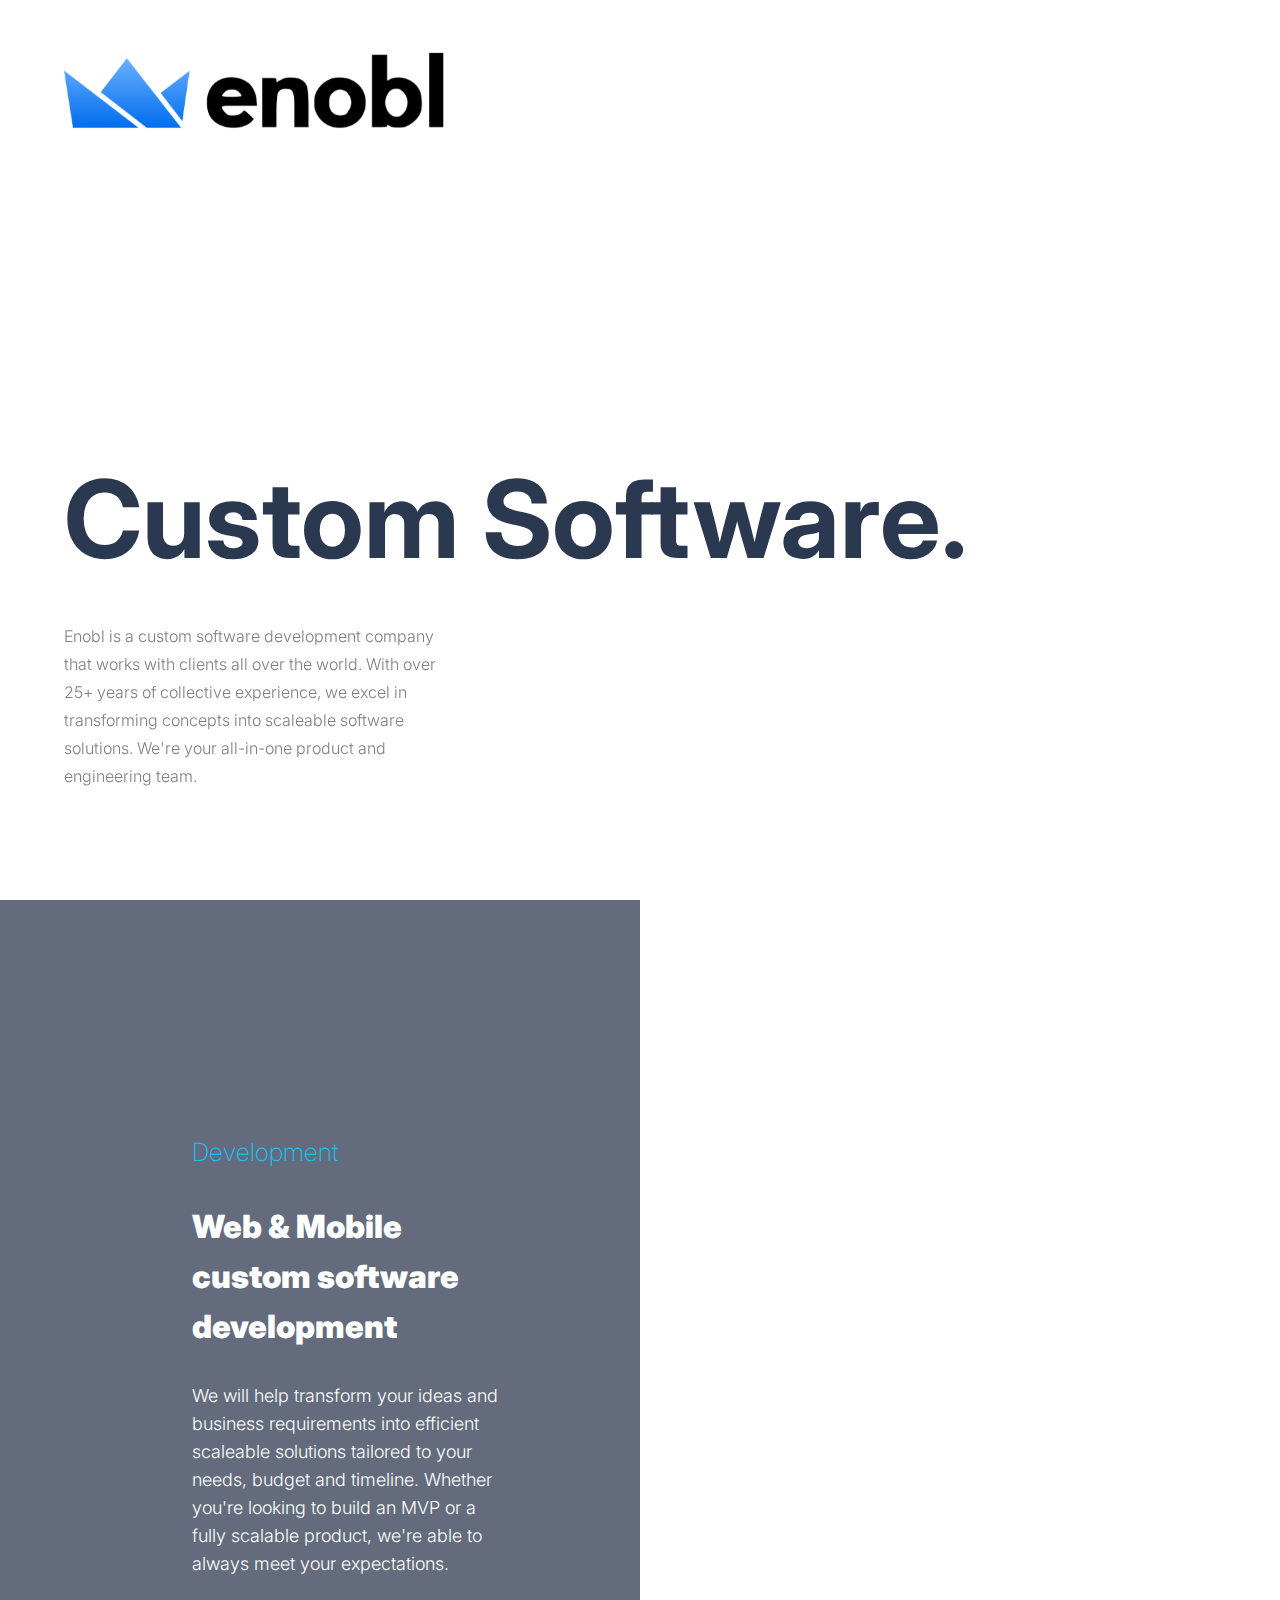
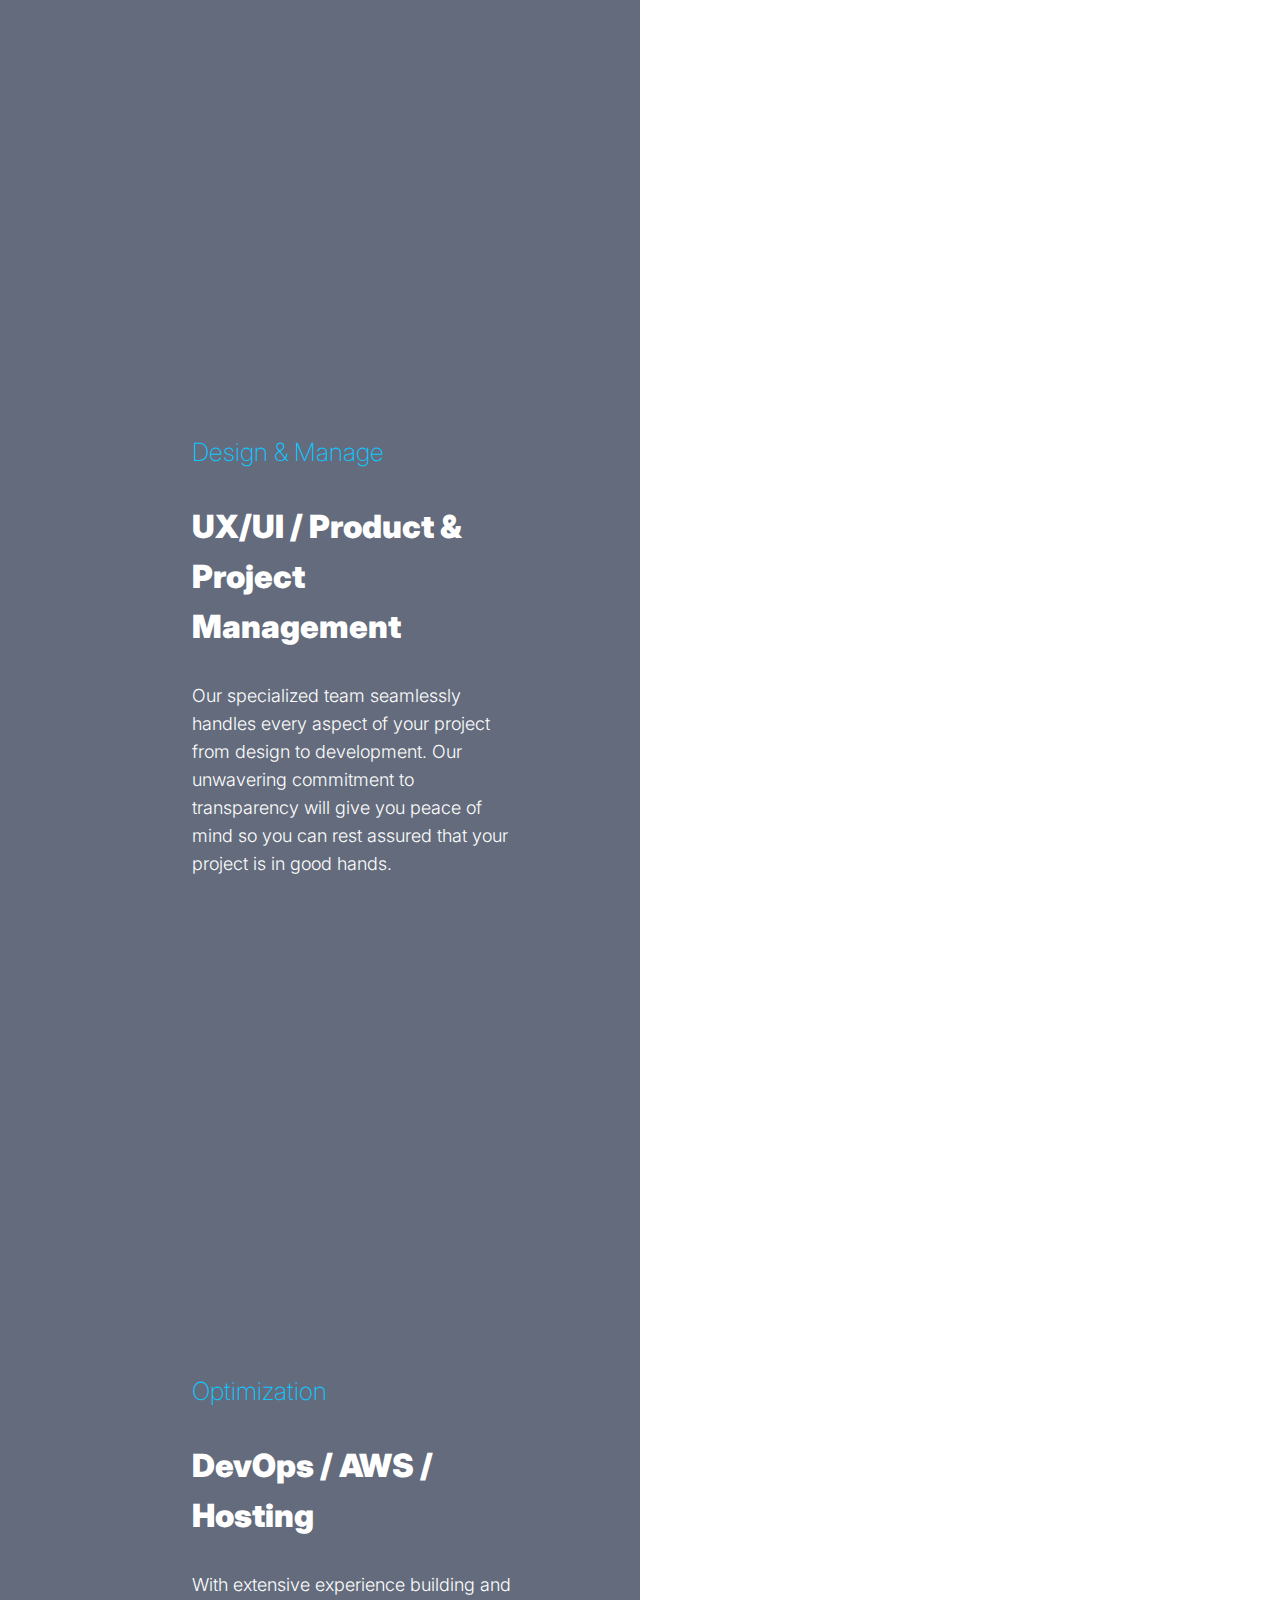
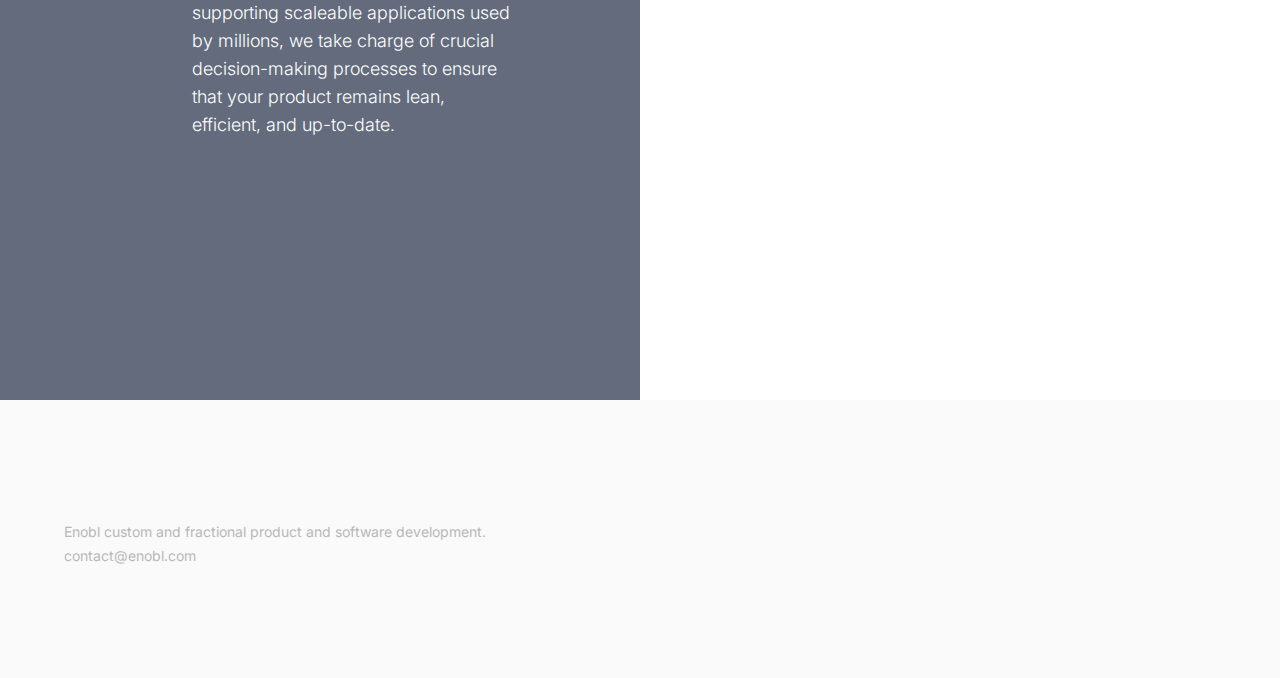
==== commit 0c0c7bb5: "update" ====
--- a/index.html
+++ b/index.html
@@ -81,7 +81,7 @@
                 style="transform: translate3d(0px, 0px, 0px) scale3d(1, 1, 1) rotateX(0deg) rotateY(0deg) rotateZ(0deg) skew(0deg, 0deg); transform-style: preserve-3d;"
                 class="home-subhead">
                 <p class="paragraph-3">
-                    Enobl is a custom software development company that works with clients all over the world. With over 25+ years of collective experience, we excel in transforming concepts into scaleable software solutions. We're your all-in-one product and engingeering team.</p>
+                    Enobl is a custom software development company that works with clients all over the world. With over 25+ years of collective experience, we excel in transforming concepts into scaleable software solutions. We're your all-in-one product and engineering team.</p>
             </div>
         </div>
     </div>
@@ -96,7 +96,7 @@
                                 <div class="number">
                                     <h2 class="number zero">Development</h2>
                                 </div>
-                                <h2 class="project-title">Web / Mobile / MVPs / E-commerce </h2>
+                                <h2 class="project-title">Web & Mobile custom software development </h2>
                                 <p class="project-description">We will help transform your ideas and business requirements into efficient scaleable solutions tailored to your needs, budget and timeline. Whether you're looking to build an MVP or a fully scalable product, we're able to always meet your expectations.
                                 </p>
                             </div>
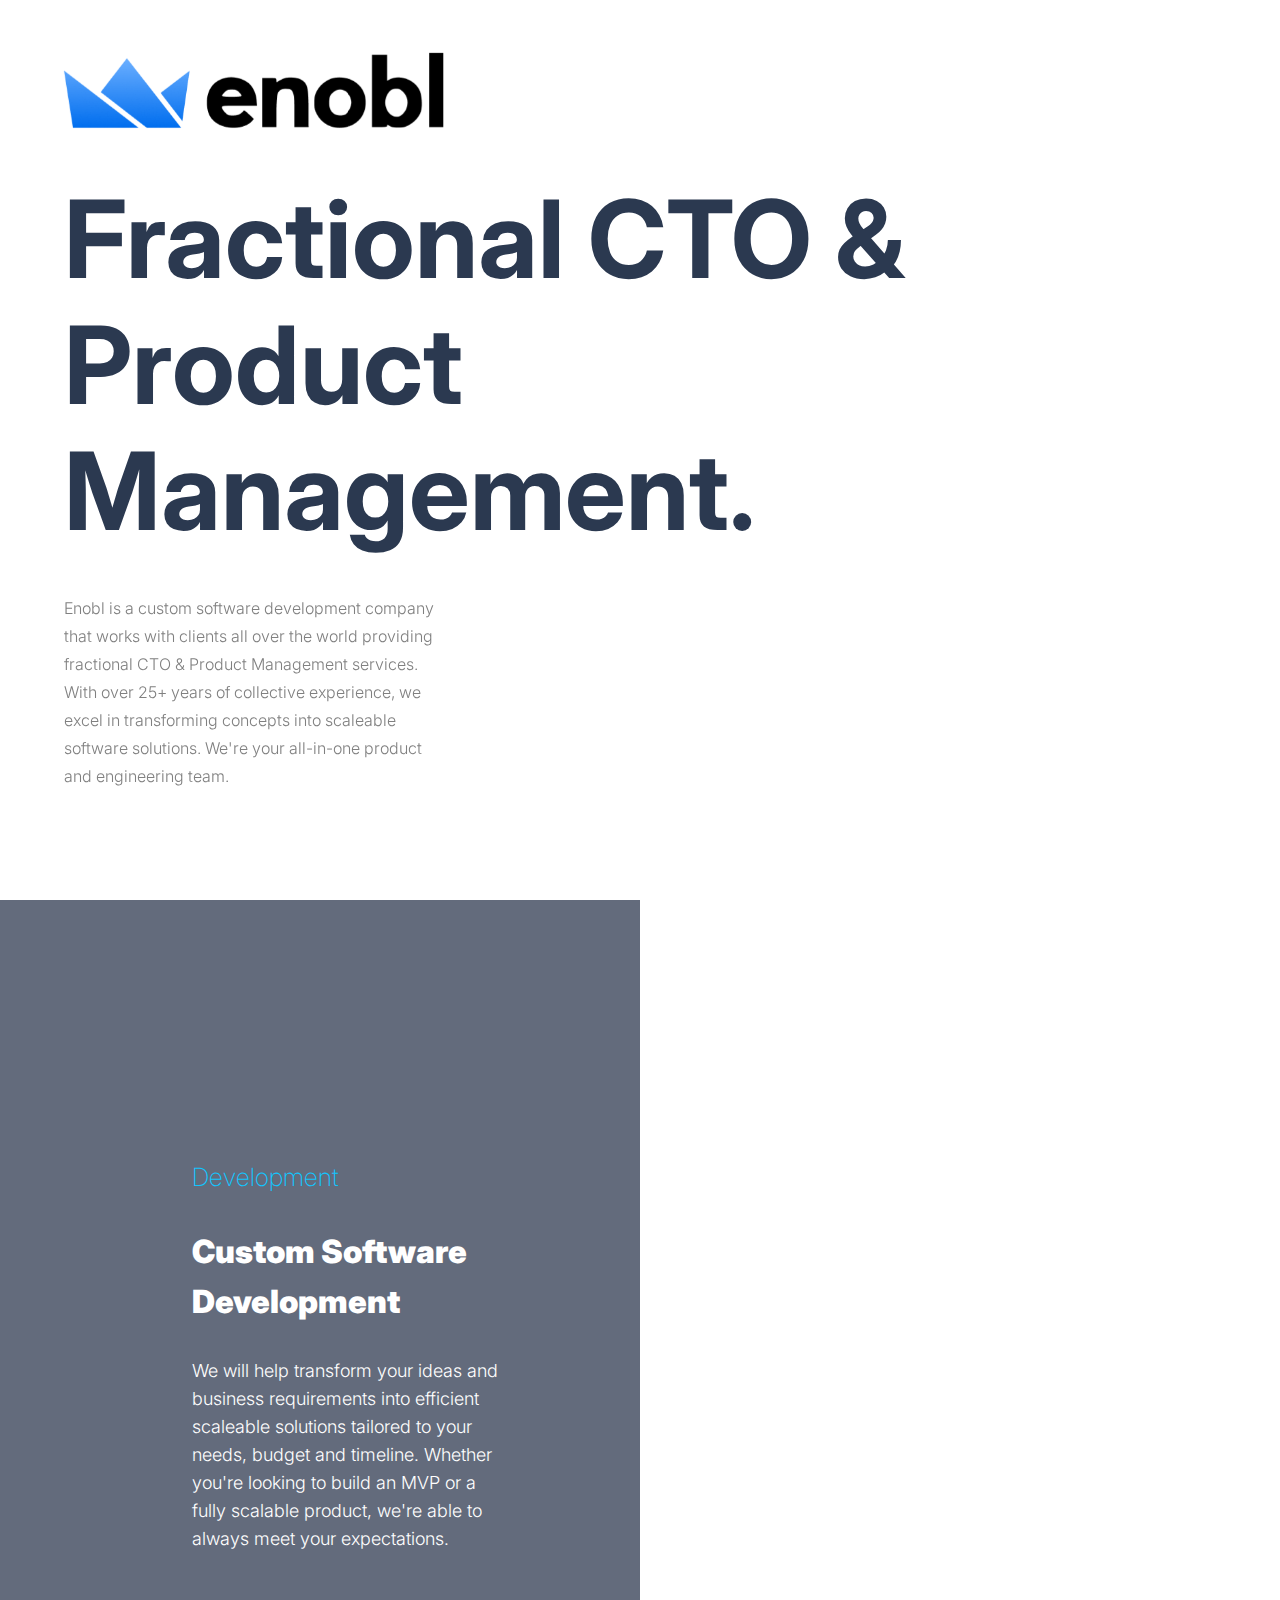
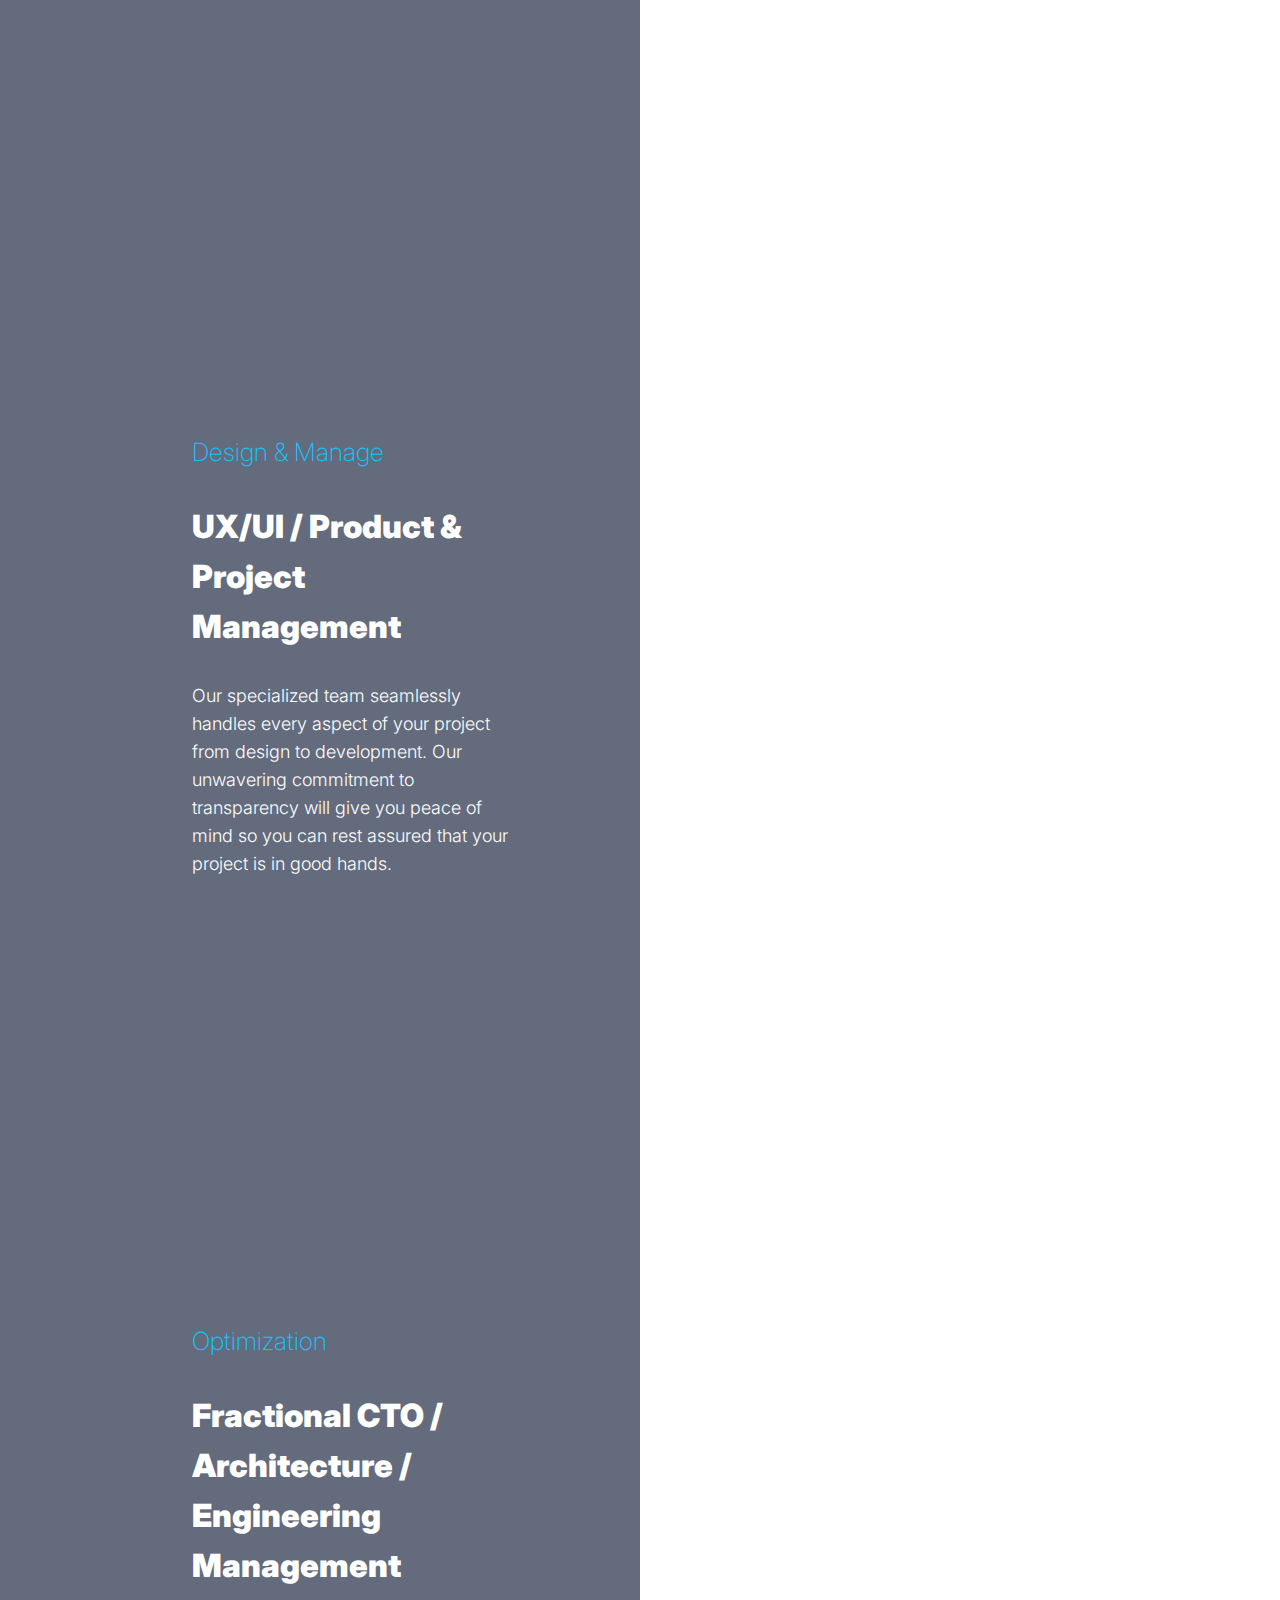
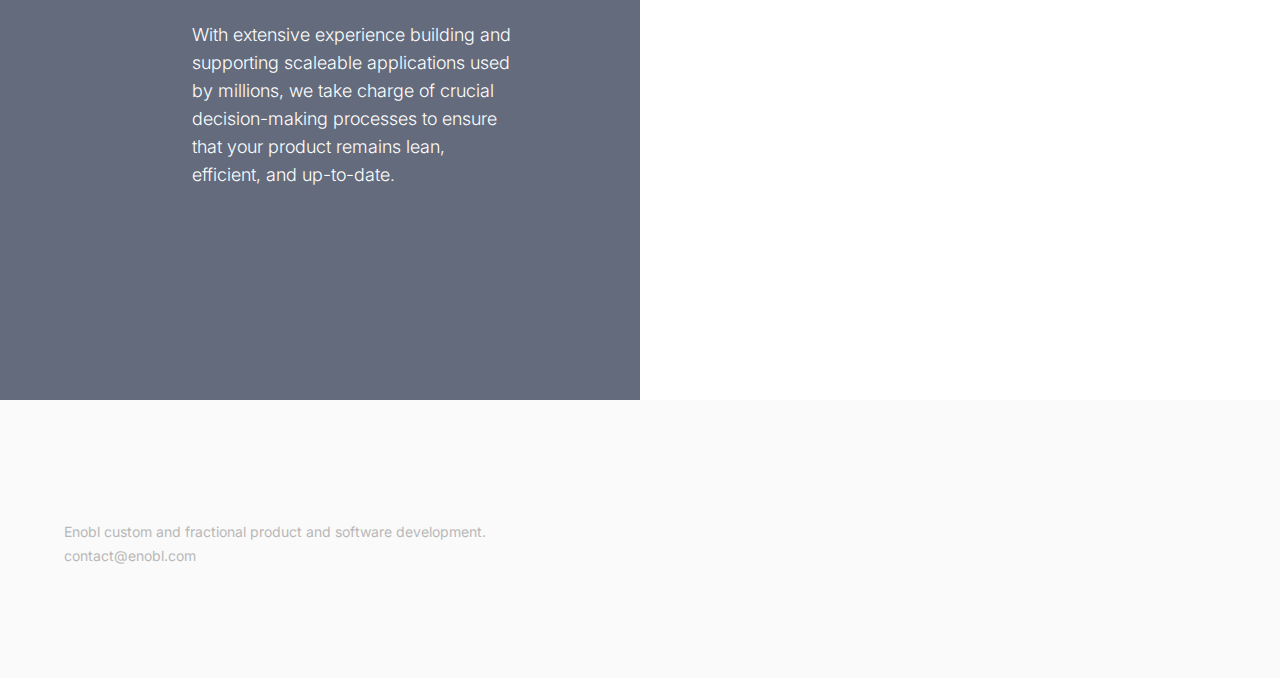
==== commit 6e9a910e: "copy" ====
--- a/index.html
+++ b/index.html
@@ -75,13 +75,13 @@
             <div class="_w-h1">
                 <h1 data-w-id="a5b9f386-66ee-dfd4-322d-966155820ac1"
                     style="transform: translate3d(0px, 0%, 0px) scale3d(1, 1, 1) rotateX(0deg) rotateY(0deg) rotateZ(0deg) skew(0deg, 0deg); color: rgb(0, 0, 0); transform-style: preserve-3d;"
-                    class="main-h1 bold home">Custom Software.</h1>
+                    class="main-h1 bold home">Fractional CTO & Product Management.</h1>
             </div>
             <div data-w-id="01ca0c99-bc4a-9067-fcdd-21f3e0abdd06"
                 style="transform: translate3d(0px, 0px, 0px) scale3d(1, 1, 1) rotateX(0deg) rotateY(0deg) rotateZ(0deg) skew(0deg, 0deg); transform-style: preserve-3d;"
                 class="home-subhead">
                 <p class="paragraph-3">
-                    Enobl is a custom software development company that works with clients all over the world. With over 25+ years of collective experience, we excel in transforming concepts into scaleable software solutions. We're your all-in-one product and engineering team.</p>
+                    Enobl is a custom software development company that works with clients all over the world providing fractional CTO & Product Management services. With over 25+ years of collective experience, we excel in transforming concepts into scaleable software solutions. We're your all-in-one product and engineering team.</p>
             </div>
         </div>
     </div>
@@ -96,7 +96,7 @@
                                 <div class="number">
                                     <h2 class="number zero">Development</h2>
                                 </div>
-                                <h2 class="project-title">Web & Mobile custom software development </h2>
+                                <h2 class="project-title">Custom Software Development </h2>
                                 <p class="project-description">We will help transform your ideas and business requirements into efficient scaleable solutions tailored to your needs, budget and timeline. Whether you're looking to build an MVP or a fully scalable product, we're able to always meet your expectations.
                                 </p>
                             </div>
@@ -125,7 +125,7 @@
                                 <div class="number">
                                     <h2 class="number zero">Optimization</h2>
                                 </div>
-                                <h2 class="project-title">DevOps / AWS / Hosting</h2>
+                                <h2 class="project-title">Fractional CTO / Architecture / Engineering Management</h2>
                                 <p class="project-description">With extensive experience building and supporting scaleable applications used by millions, we take charge of crucial decision-making processes to ensure that your product remains lean, efficient, and up-to-date. </p>
                             </div>
                         </div>
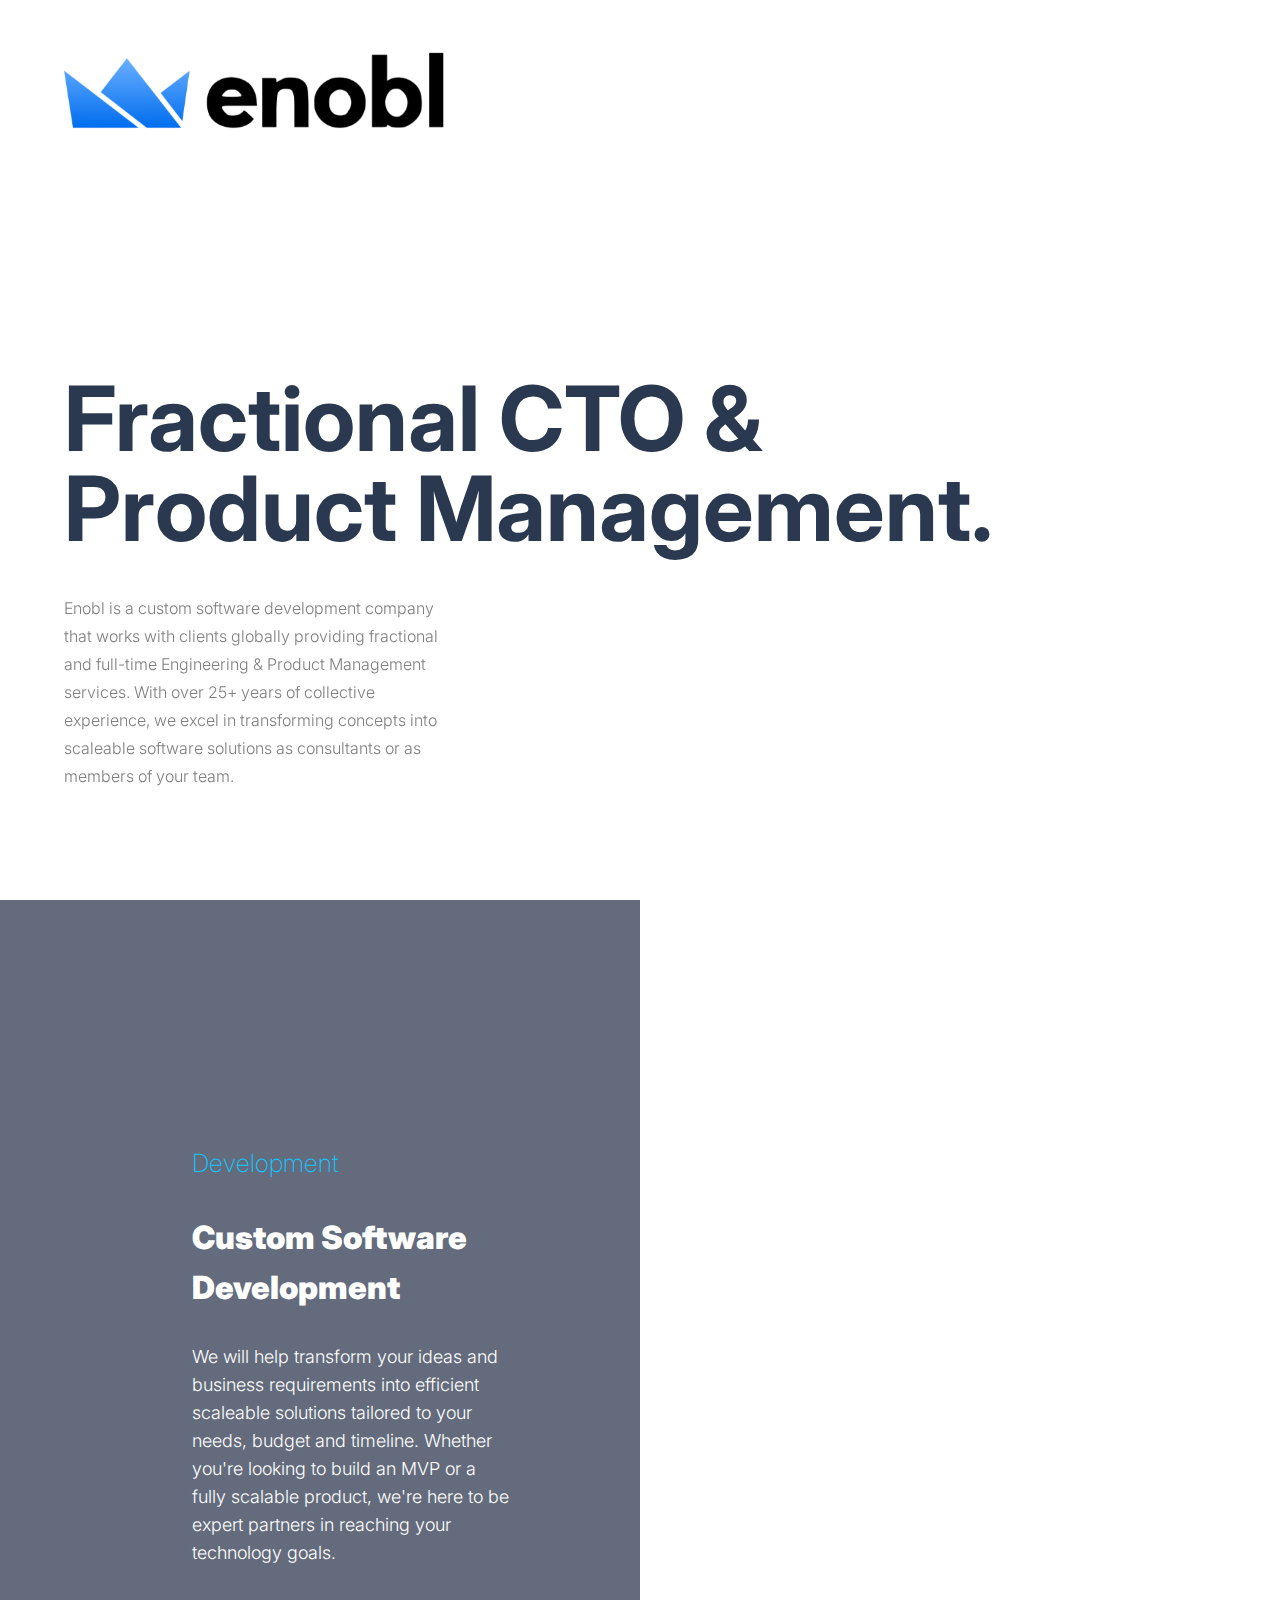
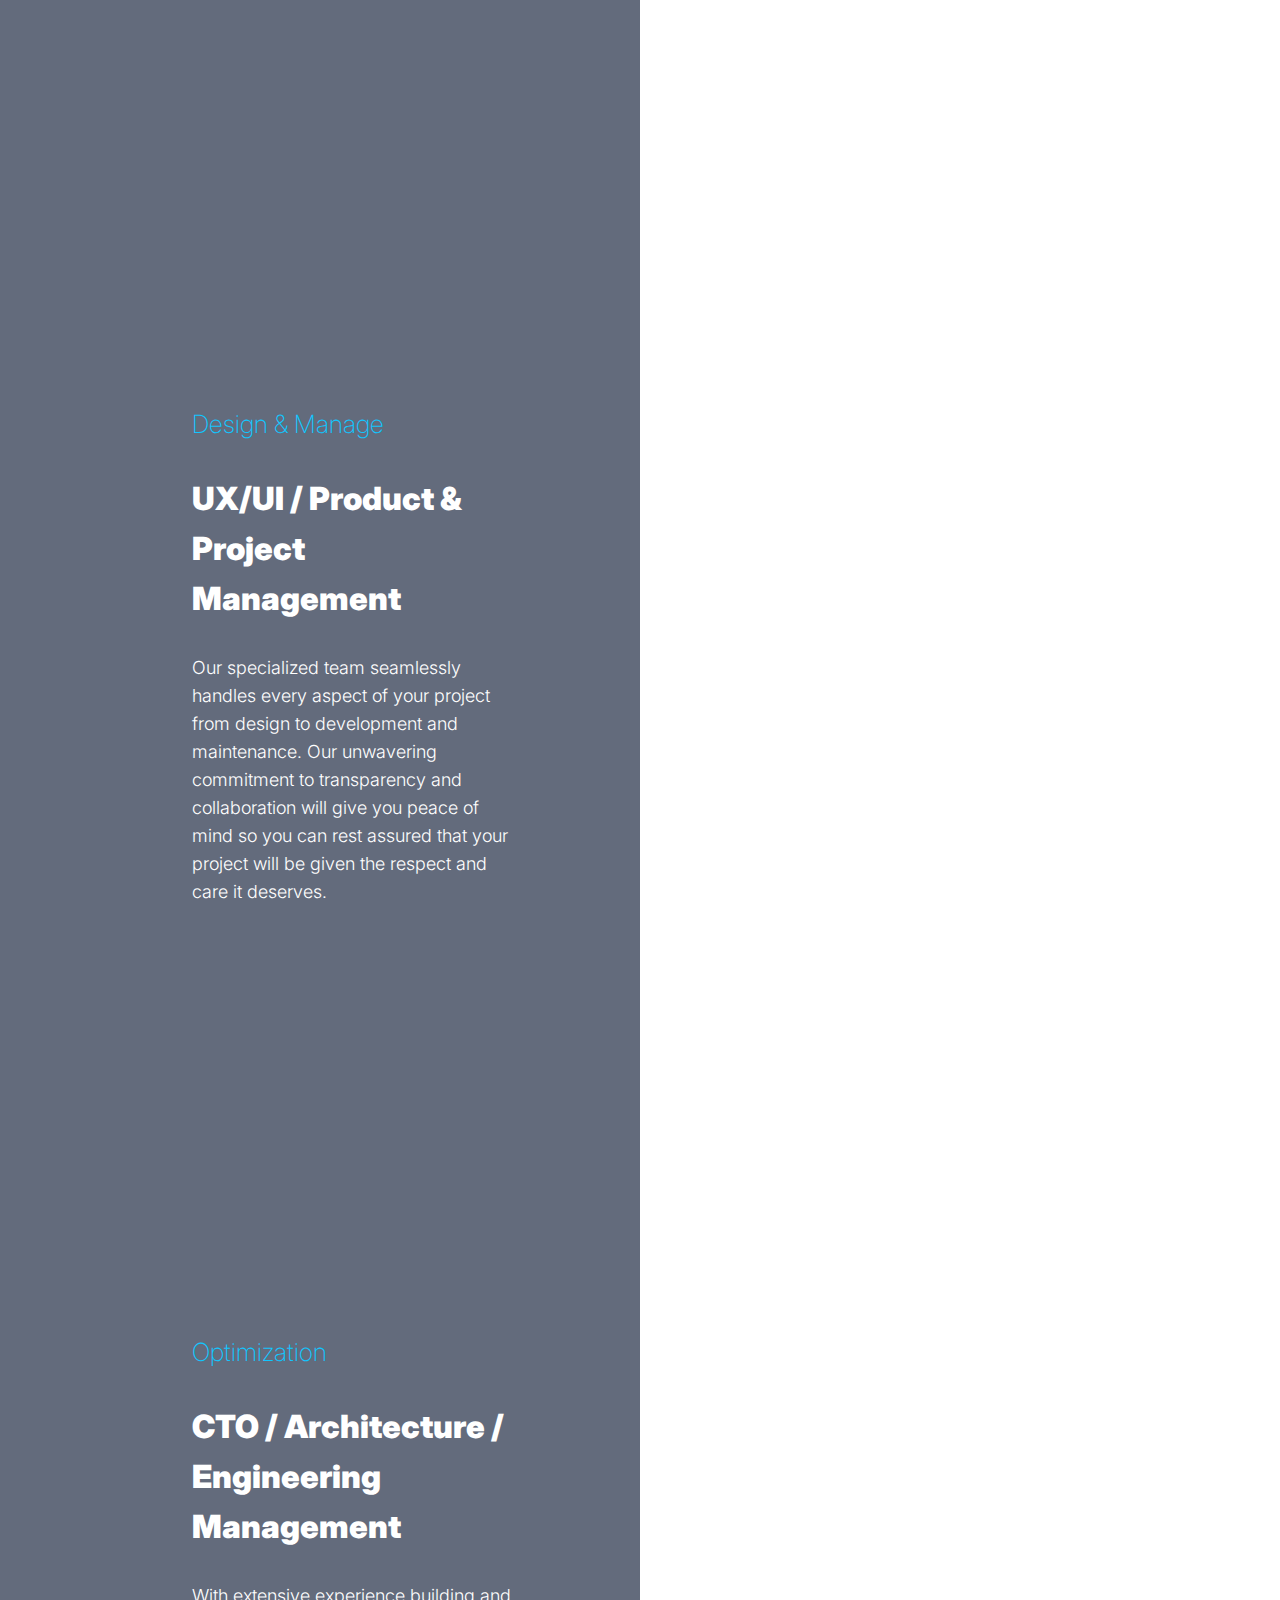
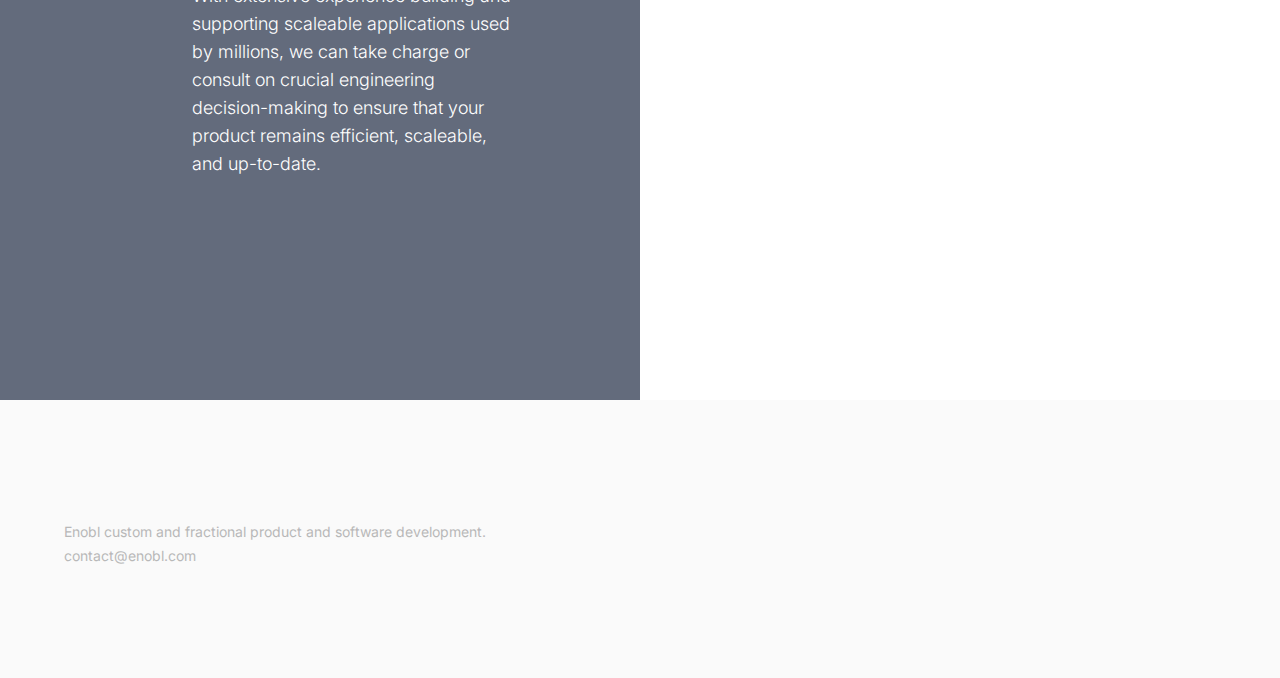
==== commit e9837d55: "Update index.html" ====
--- a/index.html
+++ b/index.html
@@ -81,7 +81,7 @@
                 style="transform: translate3d(0px, 0px, 0px) scale3d(1, 1, 1) rotateX(0deg) rotateY(0deg) rotateZ(0deg) skew(0deg, 0deg); transform-style: preserve-3d;"
                 class="home-subhead">
                 <p class="paragraph-3">
-                    Enobl is a custom software development company that works with clients all over the world providing fractional CTO & Product Management services. With over 25+ years of collective experience, we excel in transforming concepts into scaleable software solutions. We're your all-in-one product and engineering team.</p>
+                    Enobl is a custom software development company that works with clients globally providing fractional and full-time Engineering & Product Management services. With over 25+ years of collective experience, we excel in transforming concepts into scaleable software solutions as consultants or as members of your team.</p>
             </div>
         </div>
     </div>
@@ -97,7 +97,7 @@
                                     <h2 class="number zero">Development</h2>
                                 </div>
                                 <h2 class="project-title">Custom Software Development </h2>
-                                <p class="project-description">We will help transform your ideas and business requirements into efficient scaleable solutions tailored to your needs, budget and timeline. Whether you're looking to build an MVP or a fully scalable product, we're able to always meet your expectations.
+                                <p class="project-description">We will help transform your ideas and business requirements into efficient scaleable solutions tailored to your needs, budget and timeline. Whether you're looking to build an MVP or a fully scalable product, we're here to be expert partners in reaching your technology goals.
                                 </p>
                             </div>
                         </div>
@@ -112,7 +112,7 @@
                                     <h2 class="number zero">Design & Manage</h2>
                                 </div>
                                 <h2 class="project-title">UX/UI / Product & Project Management</h2>
-                                <p class="project-description"> Our specialized team seamlessly handles every aspect of your project from design to development. Our unwavering commitment to transparency will give you peace of mind so you can rest assured that your project is in good hands. </p>
+                                <p class="project-description"> Our specialized team seamlessly handles every aspect of your project from design to development and maintenance. Our unwavering commitment to transparency and collaboration will give you peace of mind so you can rest assured that your project will be given the respect and care it deserves. </p>
                             </div>
                         </div>
                     </div>
@@ -125,8 +125,8 @@
                                 <div class="number">
                                     <h2 class="number zero">Optimization</h2>
                                 </div>
-                                <h2 class="project-title">Fractional CTO / Architecture / Engineering Management</h2>
-                                <p class="project-description">With extensive experience building and supporting scaleable applications used by millions, we take charge of crucial decision-making processes to ensure that your product remains lean, efficient, and up-to-date. </p>
+                                <h2 class="project-title">CTO / Architecture / Engineering Management</h2>
+                                <p class="project-description">With extensive experience building and supporting scaleable applications used by millions, we can take charge or consult on crucial engineering decision-making to ensure that your product remains efficient, scaleable, and up-to-date.</p>
                             </div>
                         </div>
                     </div>
--- a/assets/enobls-spectacular-site.webflow.280756ad6.css
+++ b/assets/enobls-spectacular-site.webflow.280756ad6.css
@@ -307,8 +307,8 @@
   margin-bottom: 0px;
   font-family: 'Palatino Linotype', 'Book Antiqua', Palatino, serif;
   color: #2B3950!important;
-  font-size: 11vh;
-  line-height: 14vh;
+  font-size: 10vh;
+  line-height: 13vh;
   font-weight: 400;
 }
 
@@ -319,7 +319,7 @@
 
 .main-h1.bold.home {
   margin-top: 0px;
-  line-height: 14vh;
+  line-height: 10vh;
   font-weight: 700;
   color:#2B3950!important;
 }
@@ -327,8 +327,8 @@
 .main-h1.home {
   font-family: Inter, sans-serif;
   color:#2B3950!important;
-  font-size: 12vh;
-  line-height: 14vh;
+  font-size: 10vh;
+  line-height: 10vh;
   font-weight: 700;
 }
 
@@ -1496,8 +1496,8 @@
   }
 
   .main-h1.bold.home {
-    font-size: 6em;
-    line-height: 16vh;
+    font-size: 5em;
+    line-height: 12vh;
     font-weight: 700;
     color:#2B3950;
   }
@@ -1613,8 +1613,8 @@
   }
 
   .main-h1.bold.home {
-    font-size: 4em;
-    line-height: 12vh;
+    font-size: 3em;
+    line-height: 8vh;
     font-weight: 700;
     color:#2B3950;
   }
@@ -1748,12 +1748,12 @@
   }
 
   .main-h1 {
-    font-size: 50px;
+    font-size: 40px;
     line-height: 50px;
   }
 
   .main-h1.bold {
-    font-size: 60px;
+    font-size: 40px;
     line-height: 50px;
   }
 
@@ -1761,7 +1761,7 @@
     margin-top: 0px;
     padding-top: 0px;
     font-size: 3em;
-    line-height: 10vh;
+    line-height: 8vh;
     font-weight: 900;
   }
 
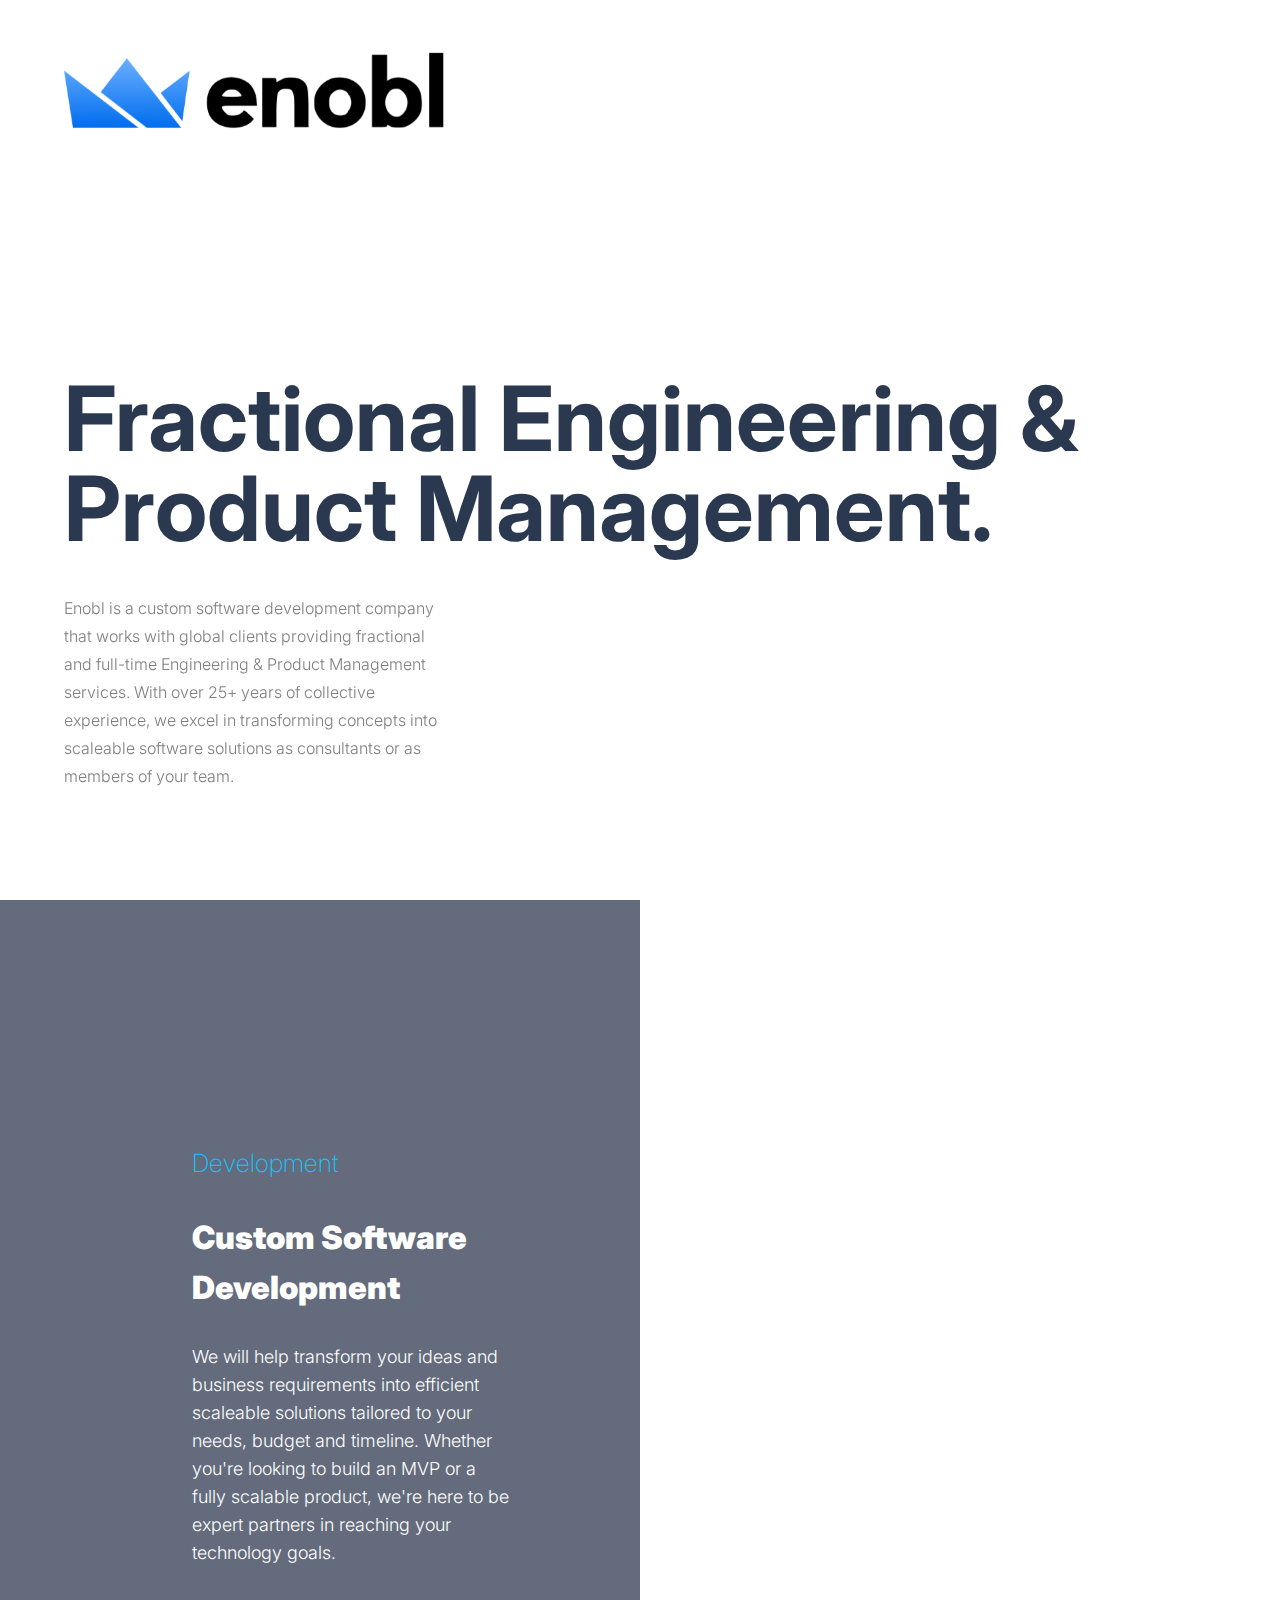
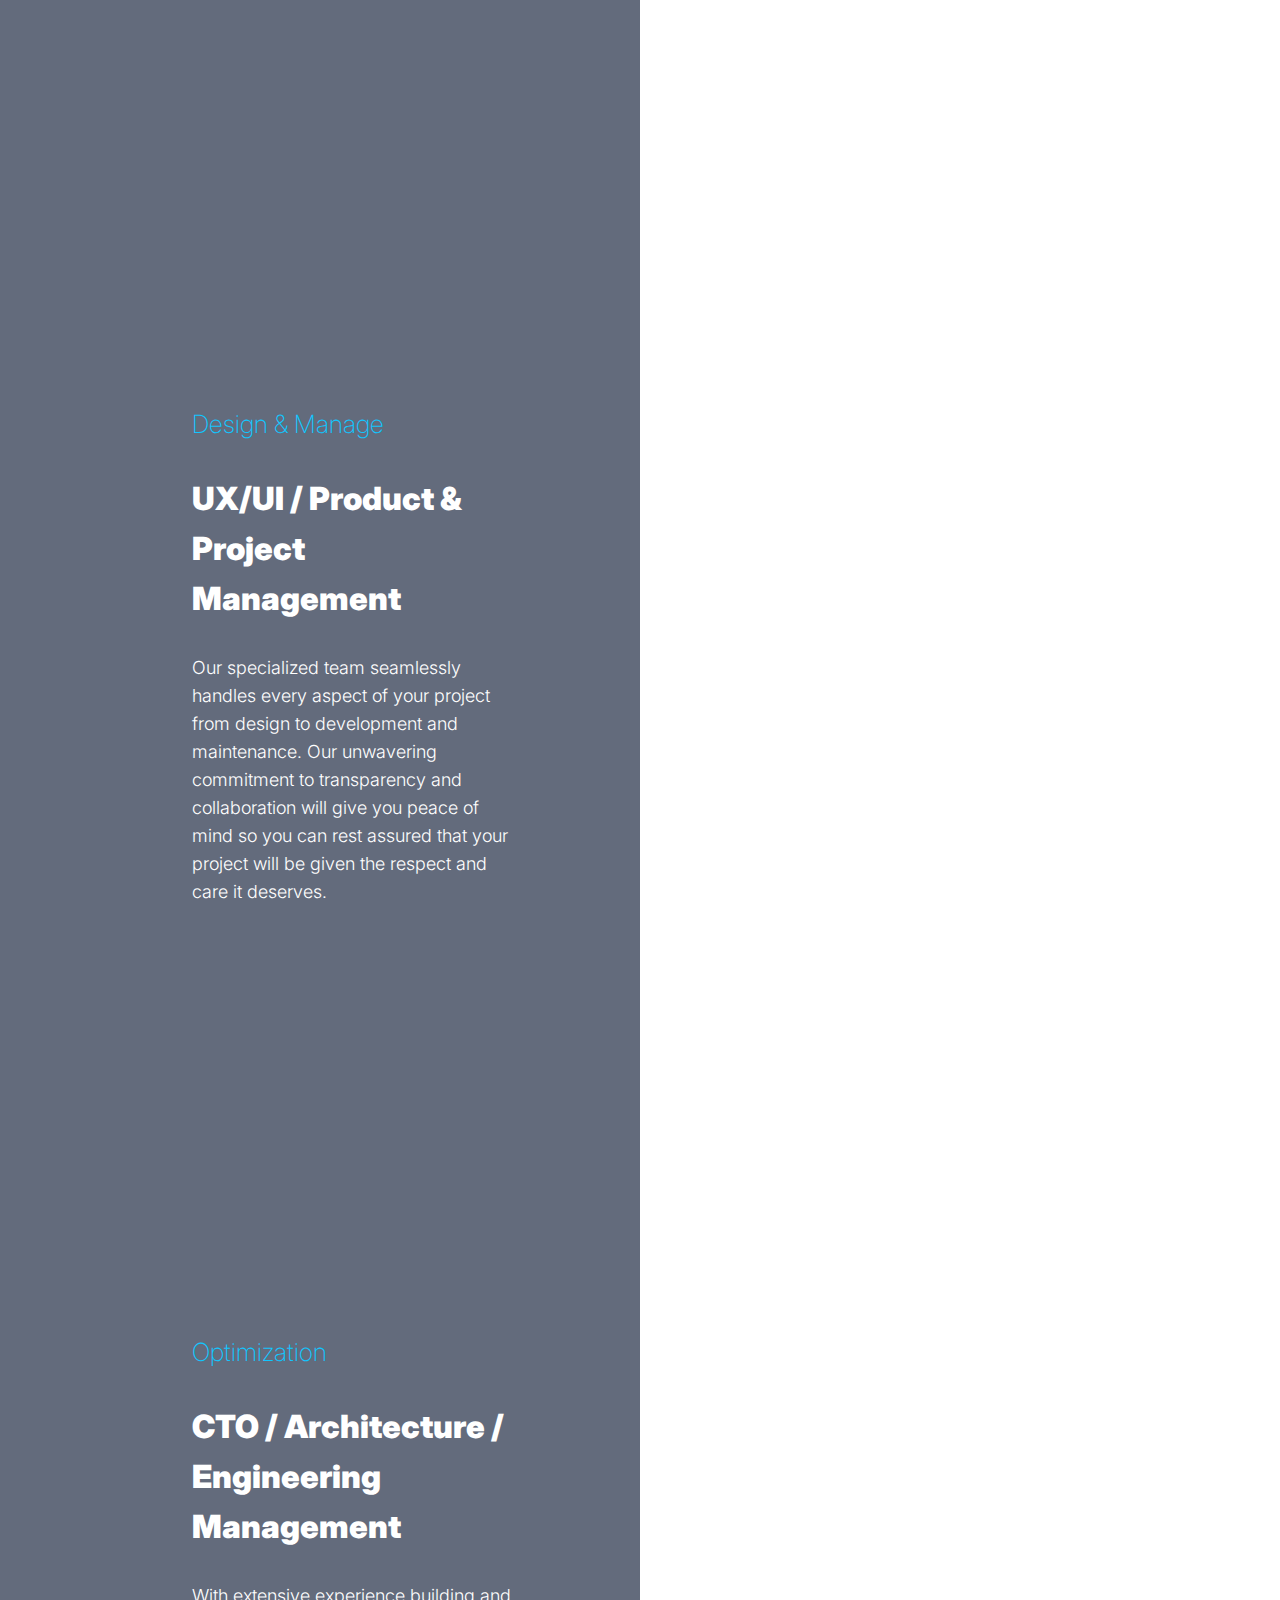
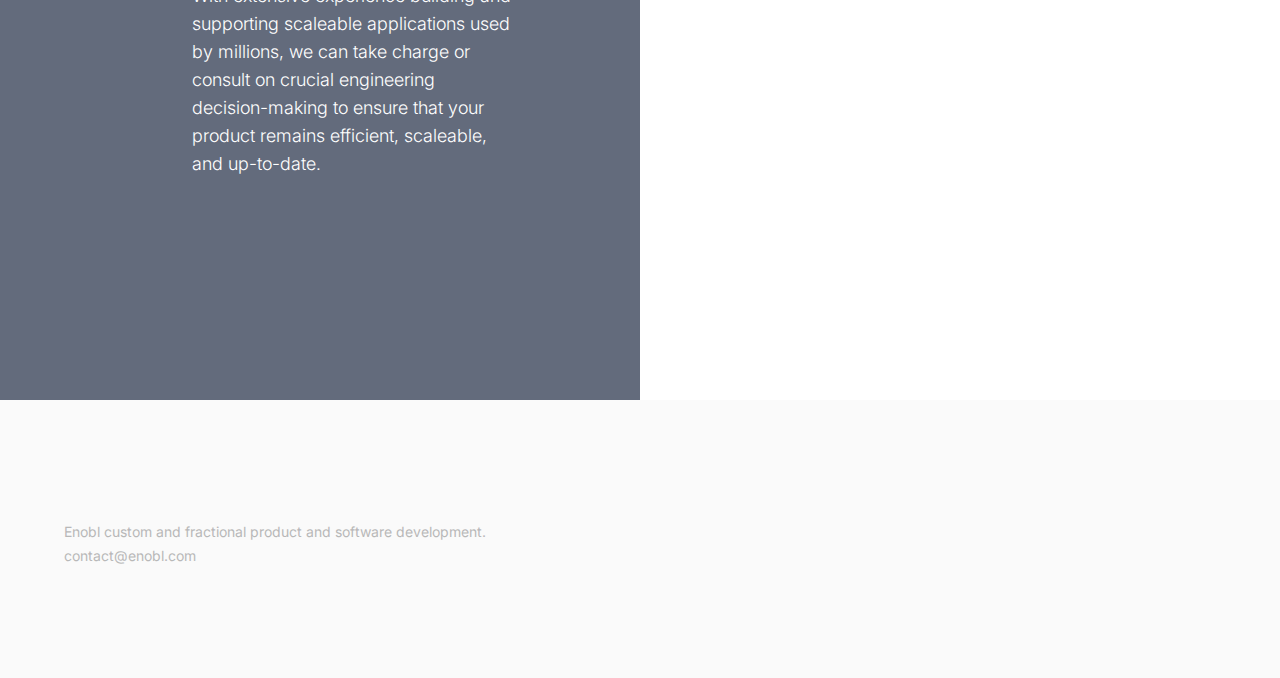
==== commit 0403935f: "copy" ====
--- a/index.html
+++ b/index.html
@@ -75,13 +75,13 @@
             <div class="_w-h1">
                 <h1 data-w-id="a5b9f386-66ee-dfd4-322d-966155820ac1"
                     style="transform: translate3d(0px, 0%, 0px) scale3d(1, 1, 1) rotateX(0deg) rotateY(0deg) rotateZ(0deg) skew(0deg, 0deg); color: rgb(0, 0, 0); transform-style: preserve-3d;"
-                    class="main-h1 bold home">Fractional CTO & Product Management.</h1>
+                    class="main-h1 bold home">Fractional Engineering & Product Management.</h1>
             </div>
             <div data-w-id="01ca0c99-bc4a-9067-fcdd-21f3e0abdd06"
                 style="transform: translate3d(0px, 0px, 0px) scale3d(1, 1, 1) rotateX(0deg) rotateY(0deg) rotateZ(0deg) skew(0deg, 0deg); transform-style: preserve-3d;"
                 class="home-subhead">
                 <p class="paragraph-3">
-                    Enobl is a custom software development company that works with clients globally providing fractional and full-time Engineering & Product Management services. With over 25+ years of collective experience, we excel in transforming concepts into scaleable software solutions as consultants or as members of your team.</p>
+                    Enobl is a custom software development company that works with global clients providing fractional and full-time Engineering & Product Management services. With over 25+ years of collective experience, we excel in transforming concepts into scaleable software solutions as consultants or as members of your team.</p>
             </div>
         </div>
     </div>
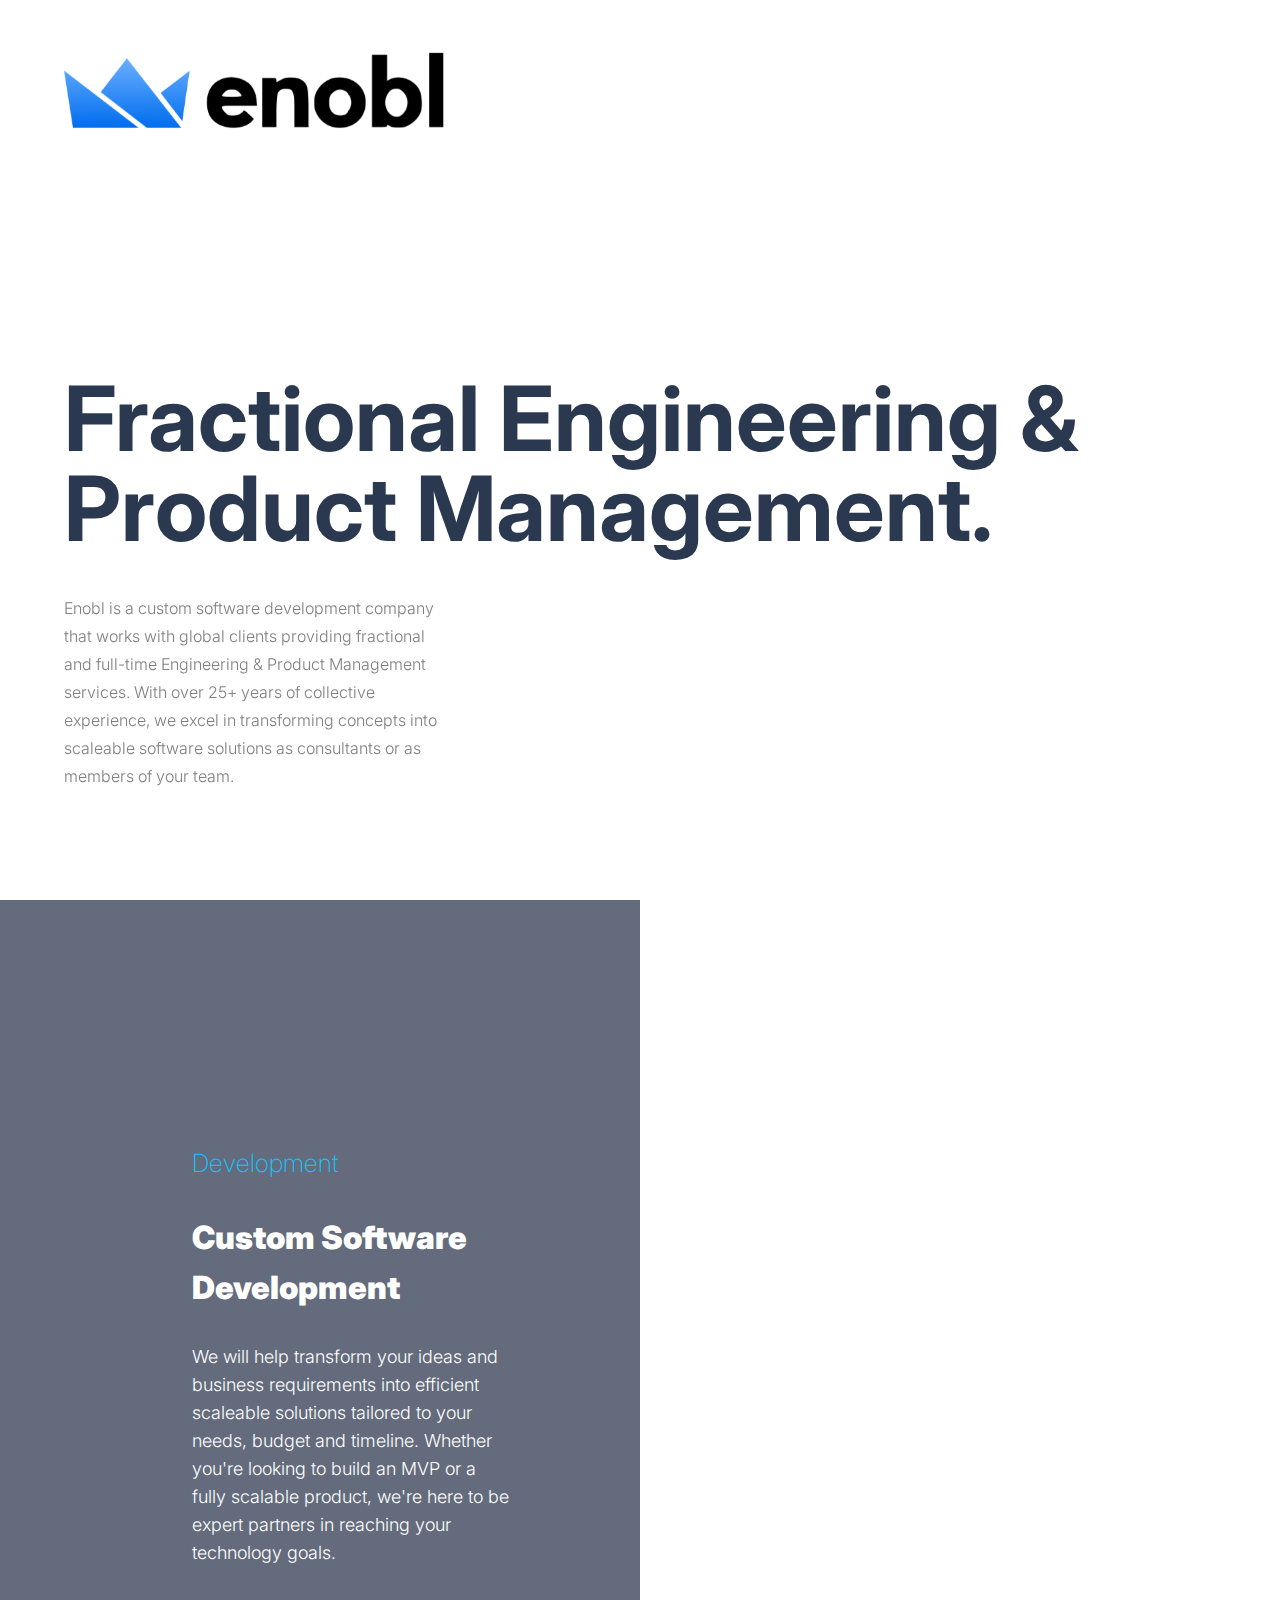
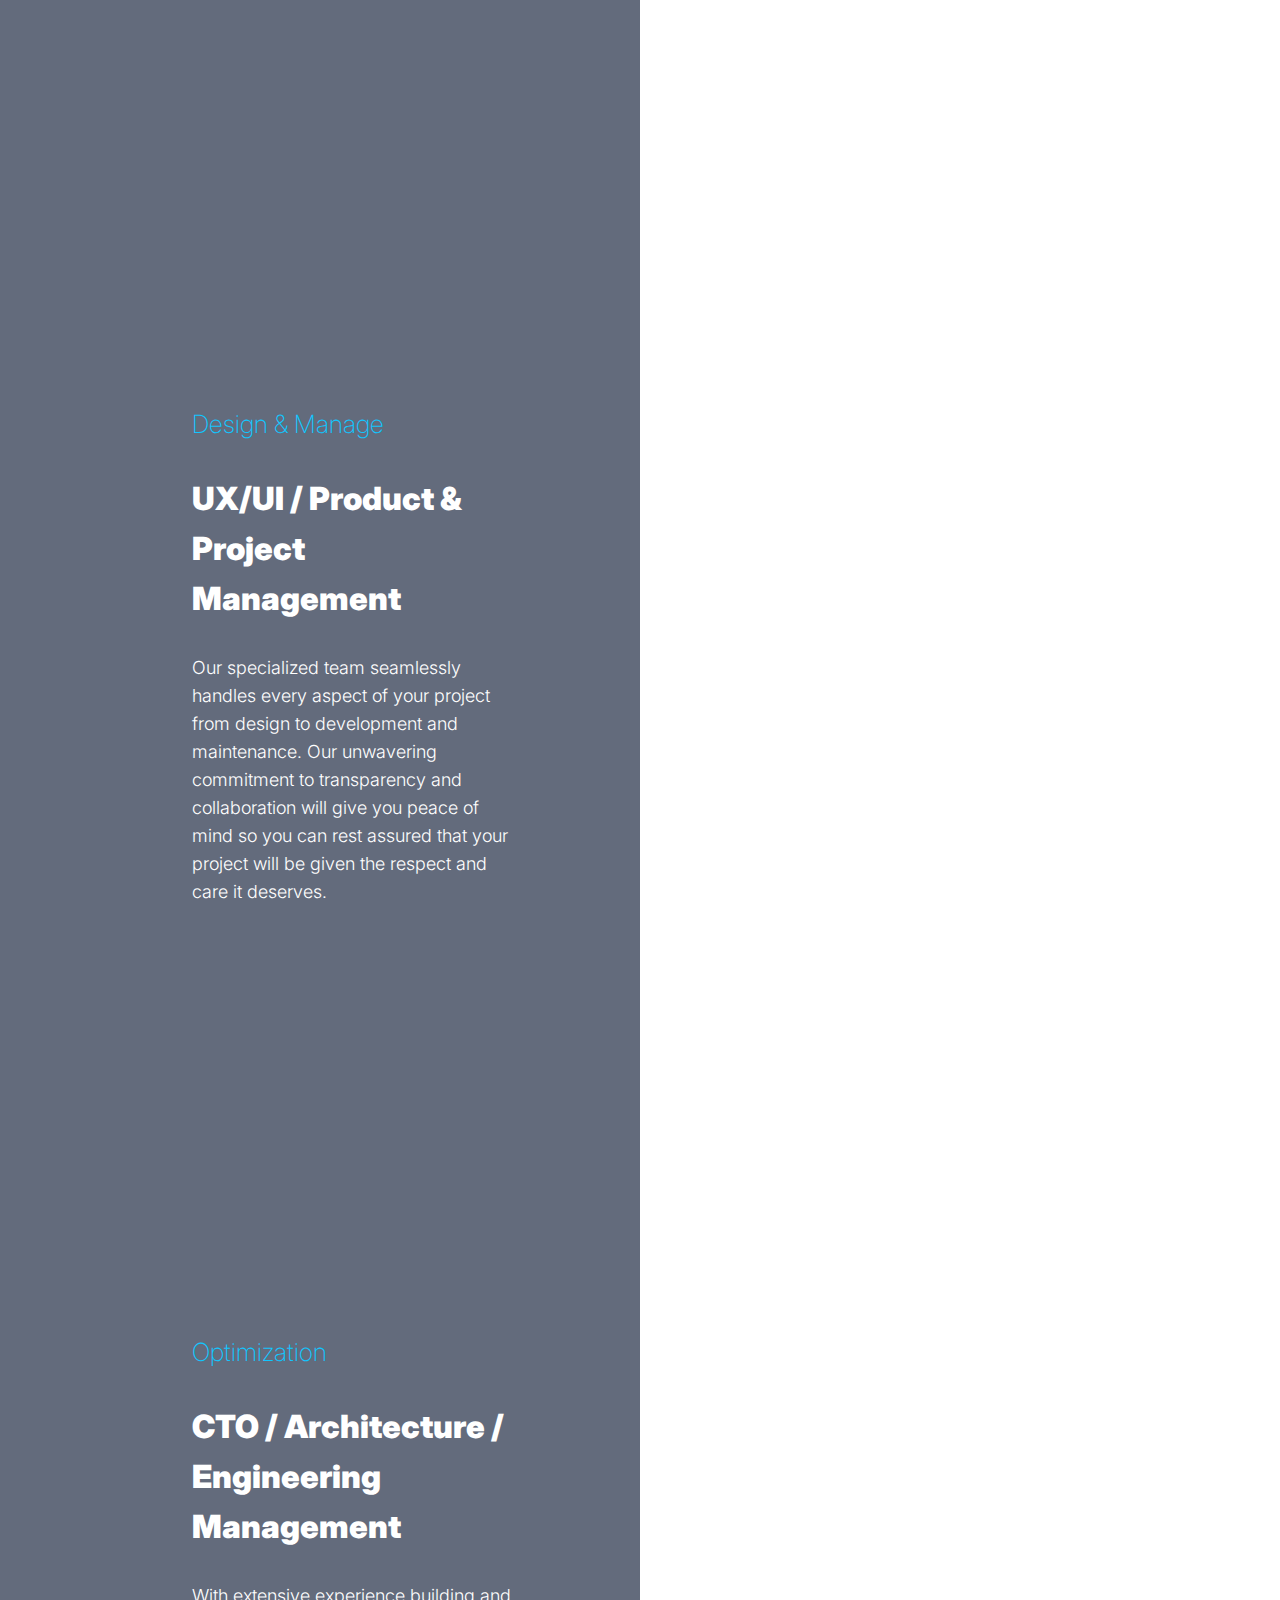
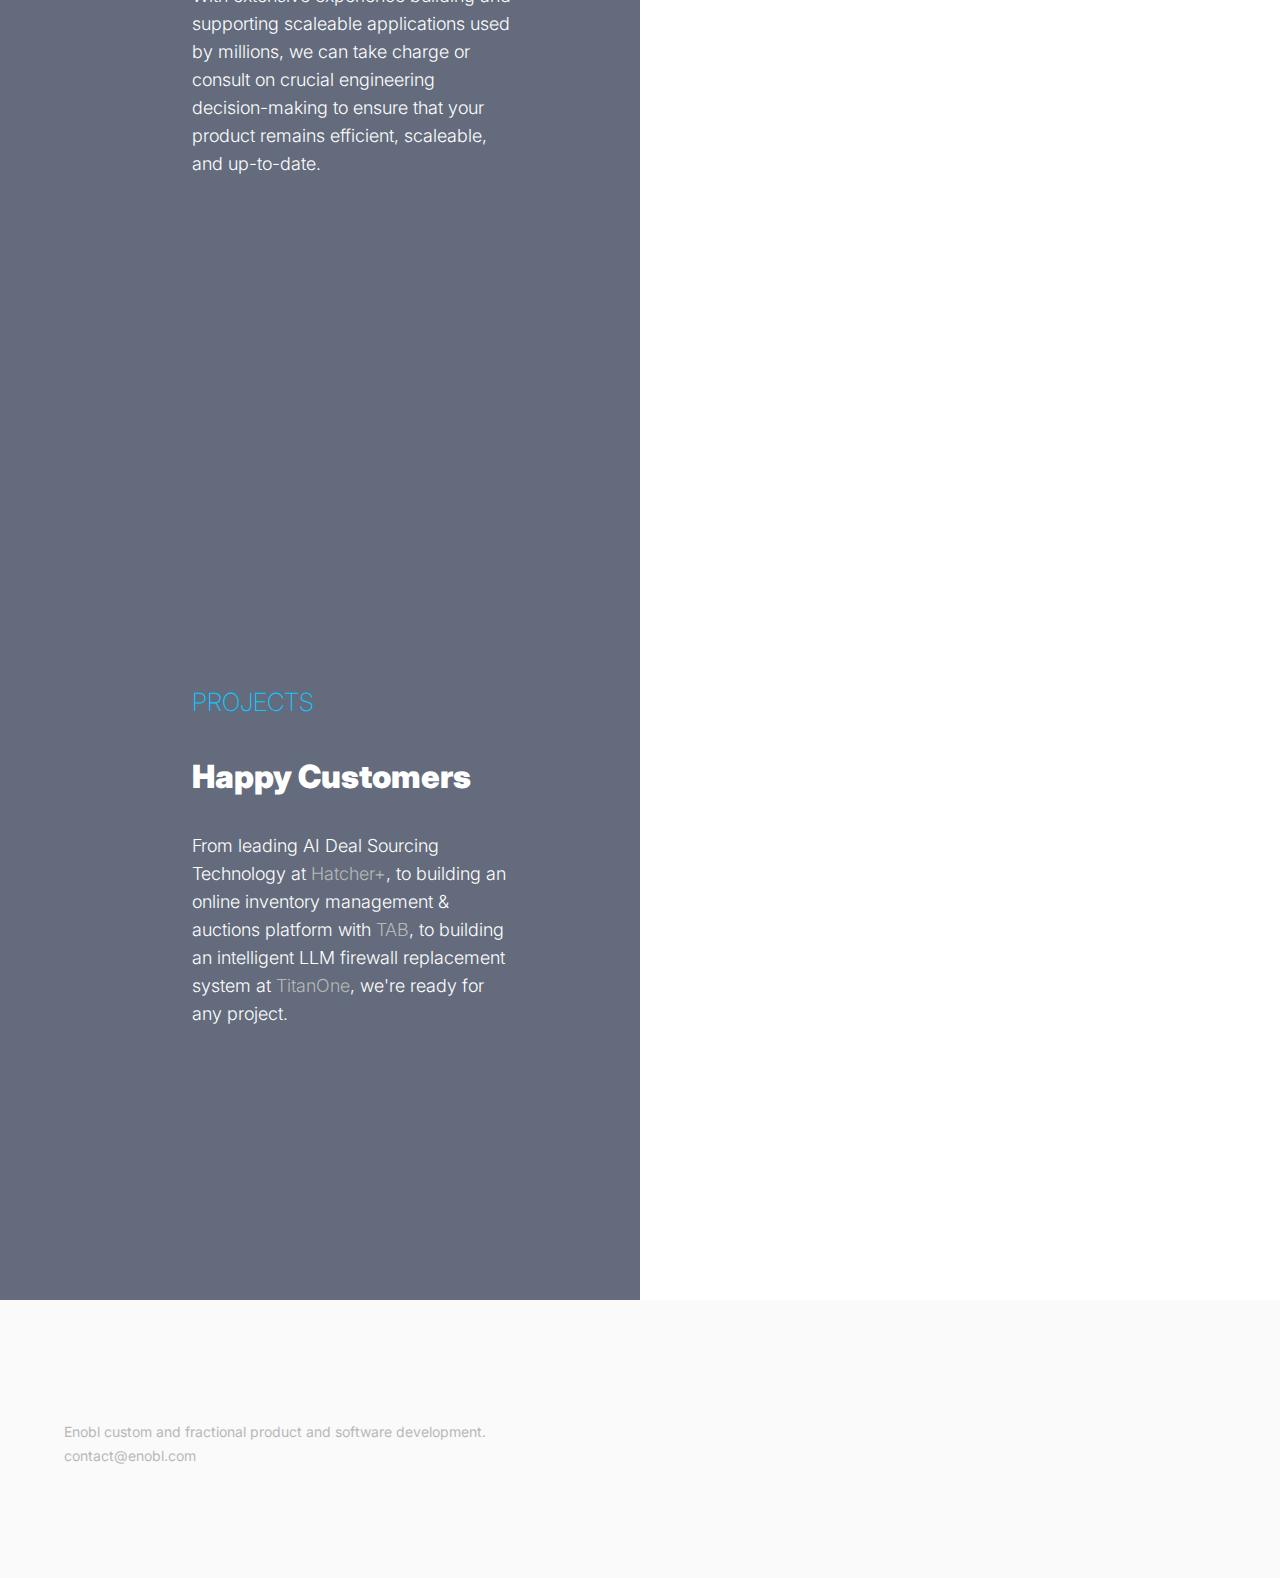
==== commit b8d57a0d: "New Section" ====
--- a/index.html
+++ b/index.html
@@ -89,7 +89,7 @@
         <div class="w-dyn-list">
             <div role="list" class="w-dyn-items">
                 <div role="listitem" class="wrapper w-dyn-item">
-                    <div style="background-image:url(&quot;https://www.enobl.com/assets/1.png&quot;)"
+                    <div style="background-image:url('https://www.enobl.com/assets/1.png')"
                         class="column background-image">
                         <div class="column _100vh">
                             <div class="project-info">
@@ -104,7 +104,7 @@
                     </div>
                 </div>
                 <div role="listitem" class="wrapper w-dyn-item">
-                    <div style="background-image:url(&quot;https://www.enobl.com/assets/2.png&quot;)"
+                    <div style="background-image:url('https://www.enobl.com/assets/2.png')"
                         class="column background-image">
                         <div class="column _100vh">
                             <div class="project-info">
@@ -118,7 +118,7 @@
                     </div>
                 </div>
                 <div role="listitem" class="wrapper w-dyn-item">
-                    <div style="background-image:url(&quot;https://www.enobl.com/assets/3.png&quot;)"
+                    <div style="background-image:url('https://www.enobl.com/assets/3.png')"
                         class="column background-image">
                         <div class="column _100vh">
                             <div class="project-info">
@@ -127,6 +127,20 @@
                                 </div>
                                 <h2 class="project-title">CTO / Architecture / Engineering Management</h2>
                                 <p class="project-description">With extensive experience building and supporting scaleable applications used by millions, we can take charge or consult on crucial engineering decision-making to ensure that your product remains efficient, scaleable, and up-to-date.</p>
+                            </div>
+                        </div>
+                    </div>
+                </div>
+                <div role="listitem" class="wrapper w-dyn-item">
+                    <div style="background-image:url('https://www.enobl.com/assets/4.png')"
+                        class="column background-image">
+                        <div class="column _100vh">
+                            <div class="project-info">
+                                <div class="number">
+                                    <h2 class="number zero">PROJECTS</h2>
+                                </div>
+                                <h2 class="project-title">Happy Customers</h2>
+                                <p class="project-description">From leading AI Deal Sourcing Technology at <a href="https://www.hatcher.com">Hatcher+</a>, to building an online inventory management & auctions platform with <a href="https://www.tabauctions.com">TAB</a>, to building an intelligent LLM firewall replacement system at <a href="https://www.titanone.ai">TitanOne</a>, we're ready for any project.</p>
                             </div>
                         </div>
                     </div>
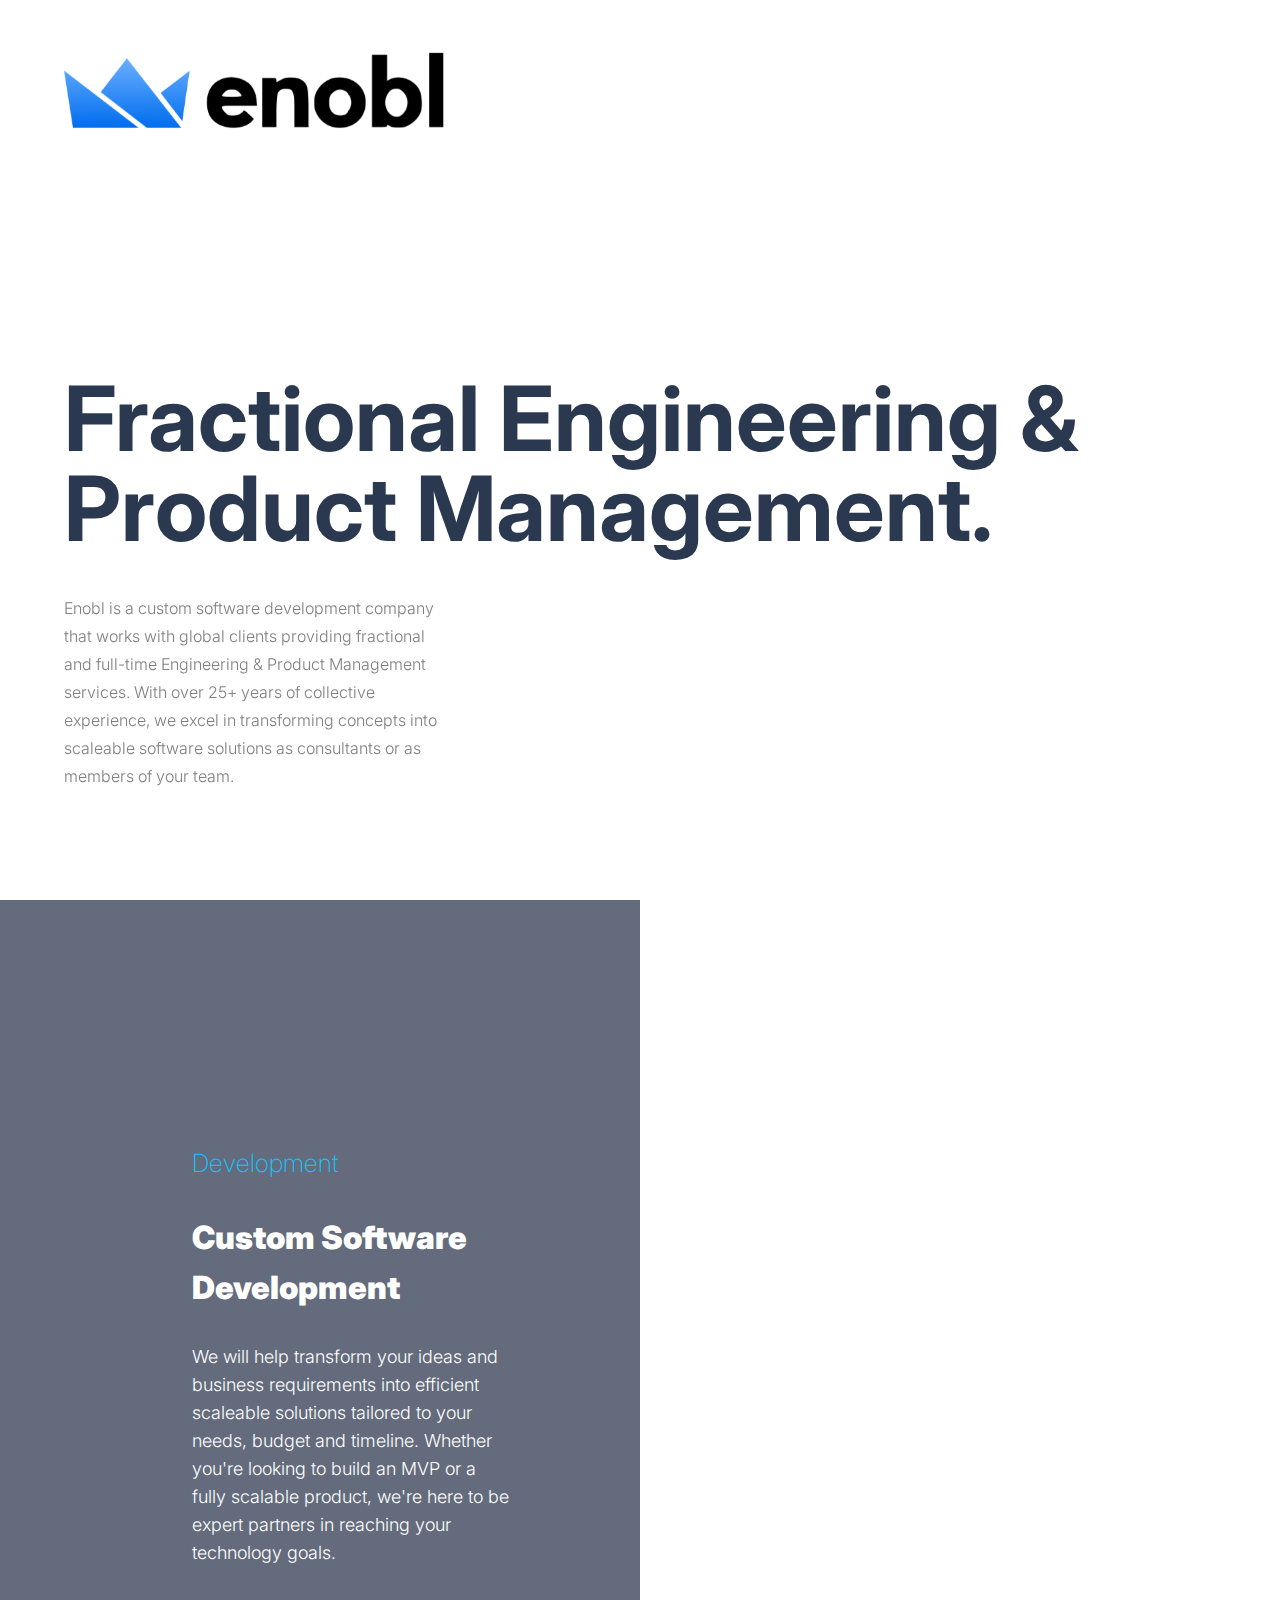
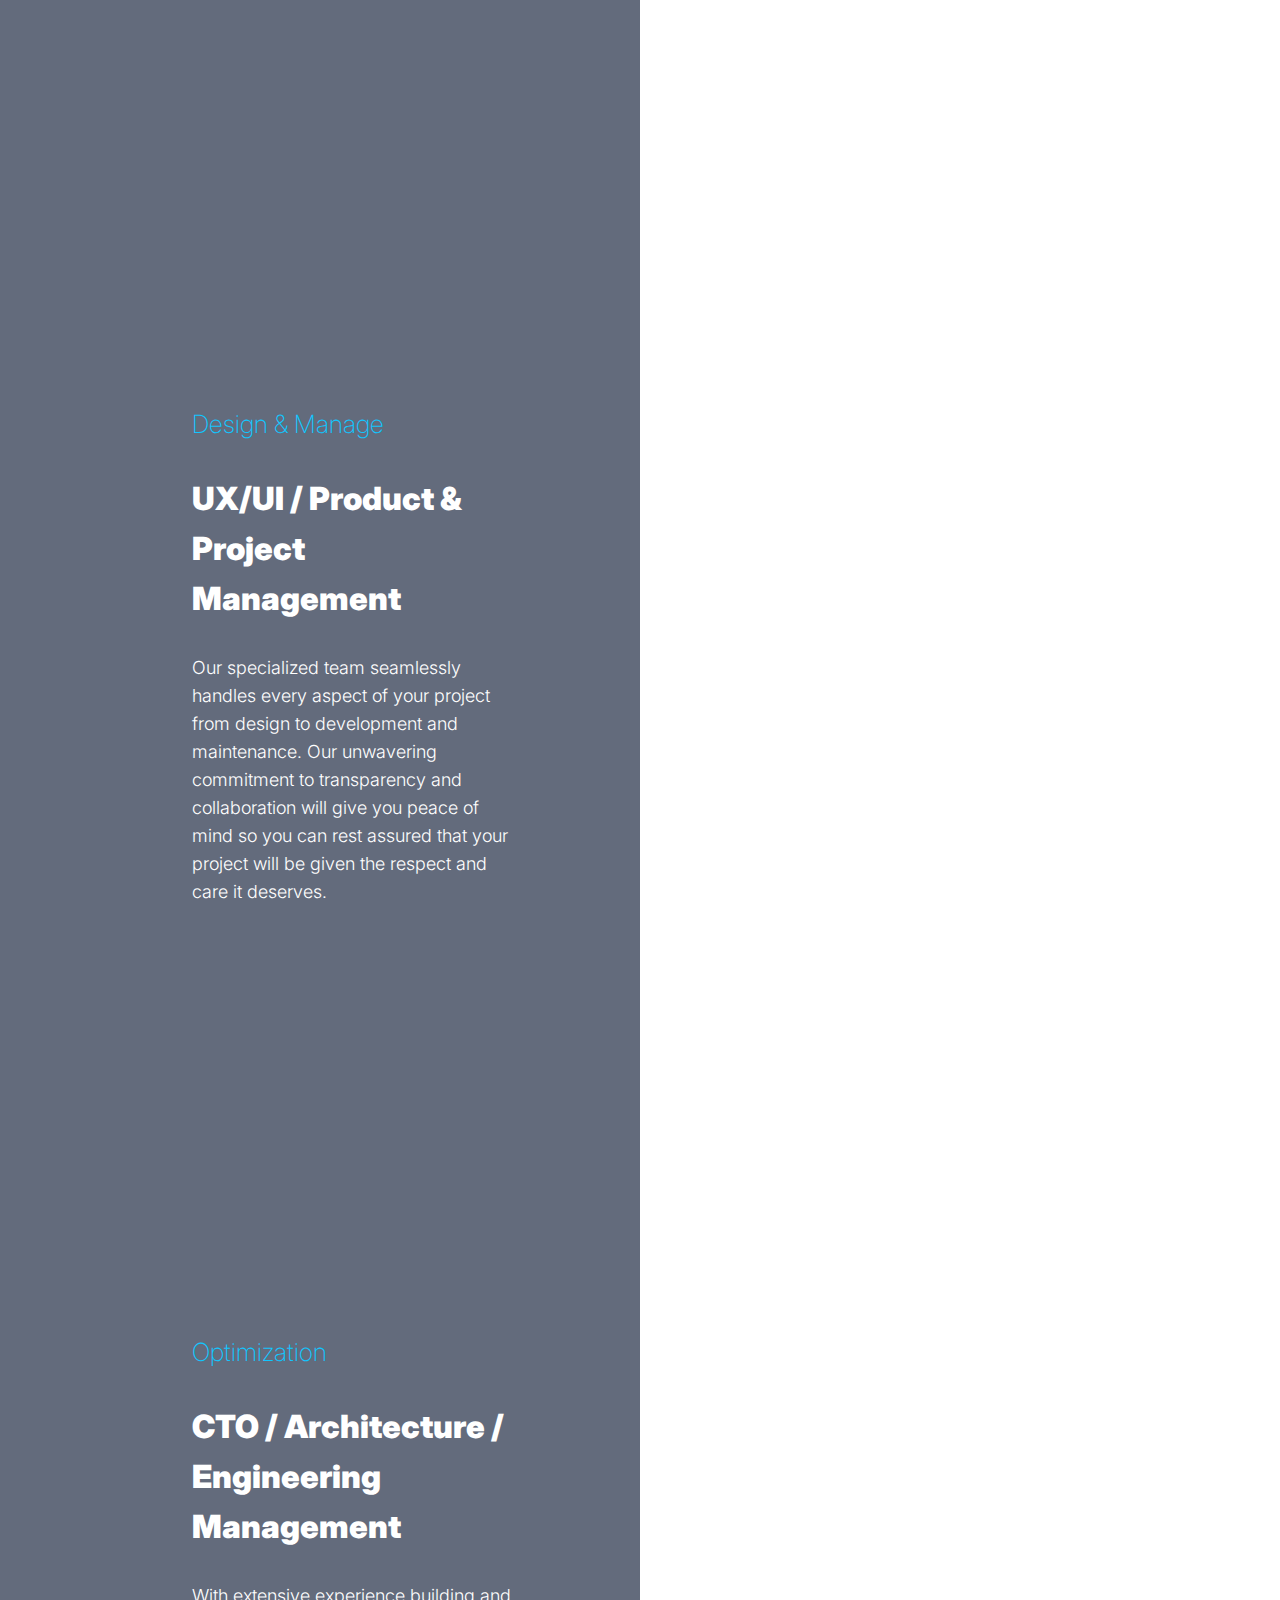
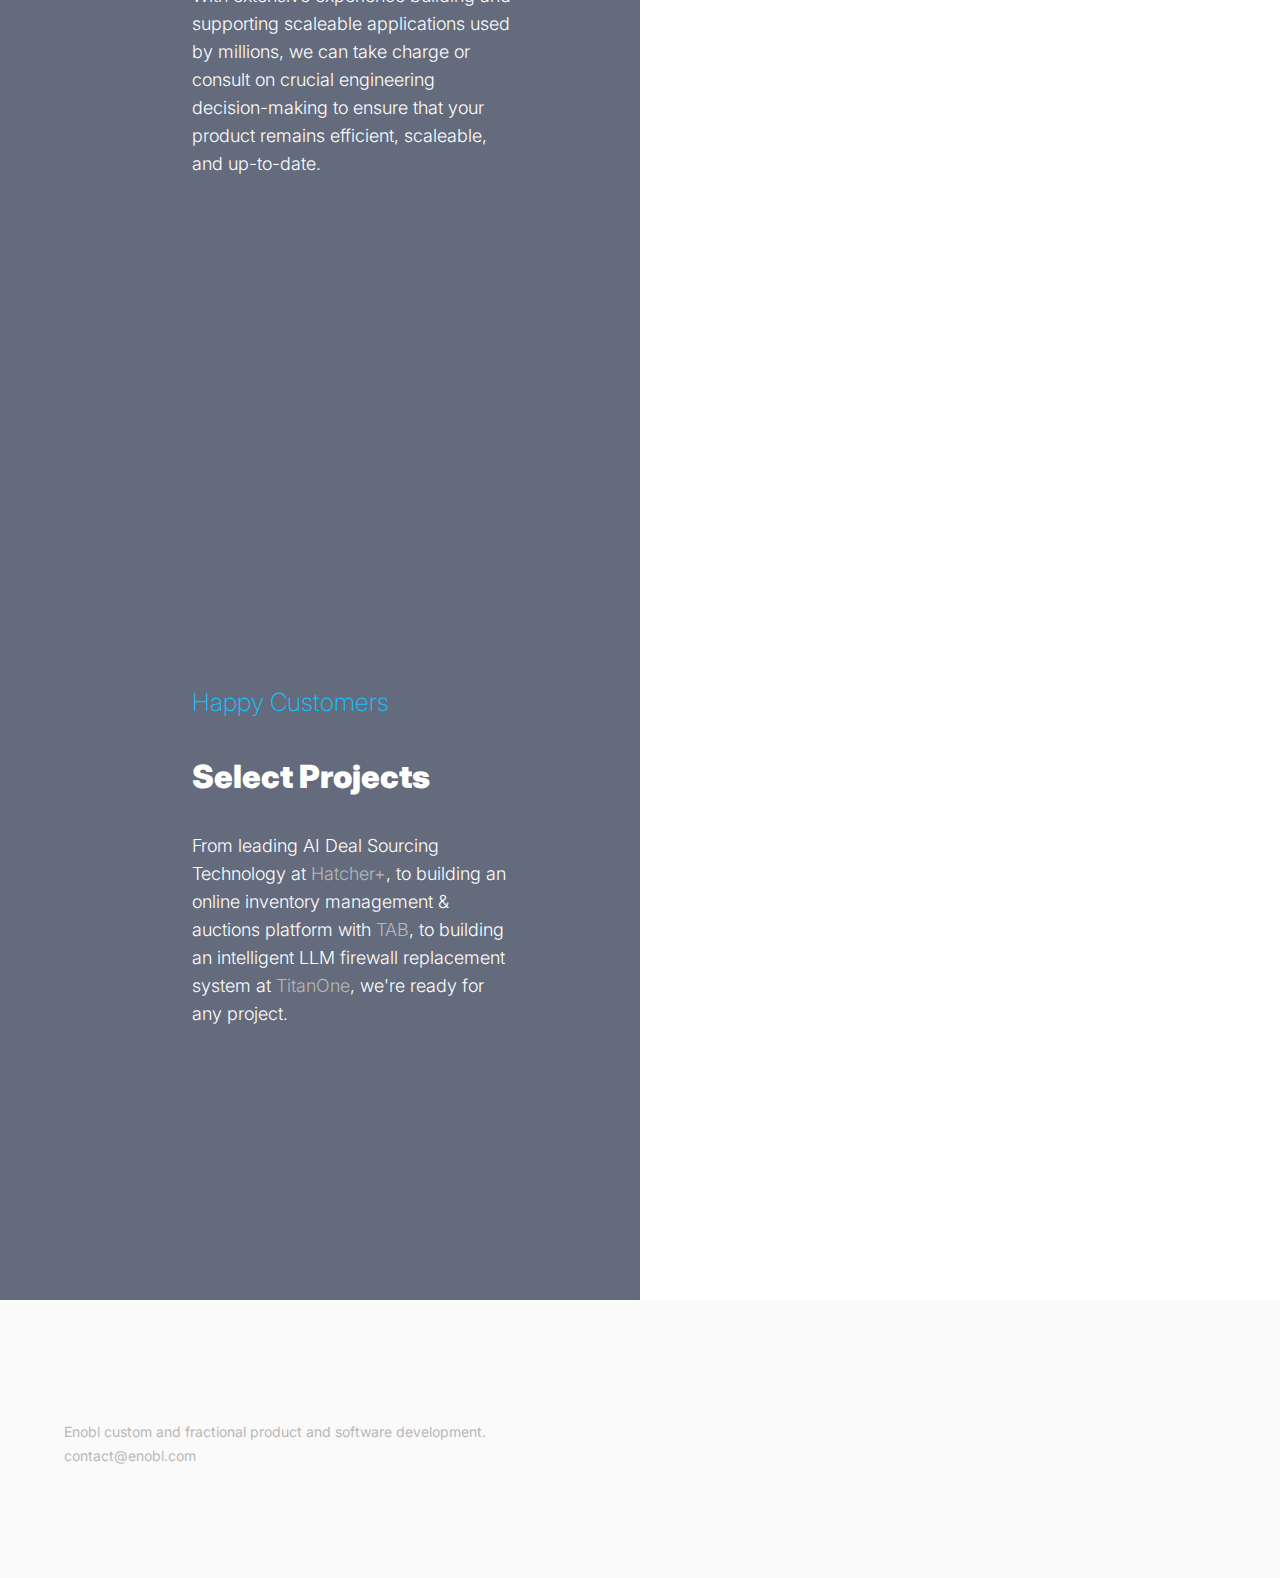
==== commit e4441f8d: "Update index.html" ====
--- a/index.html
+++ b/index.html
@@ -137,9 +137,9 @@
                         <div class="column _100vh">
                             <div class="project-info">
                                 <div class="number">
-                                    <h2 class="number zero">PROJECTS</h2>
+                                    <h2 class="number zero">Happy Customers</h2>
                                 </div>
-                                <h2 class="project-title">Happy Customers</h2>
+                                <h2 class="project-title">Select Projects</h2>
                                 <p class="project-description">From leading AI Deal Sourcing Technology at <a href="https://www.hatcher.com">Hatcher+</a>, to building an online inventory management & auctions platform with <a href="https://www.tabauctions.com">TAB</a>, to building an intelligent LLM firewall replacement system at <a href="https://www.titanone.ai">TitanOne</a>, we're ready for any project.</p>
                             </div>
                         </div>
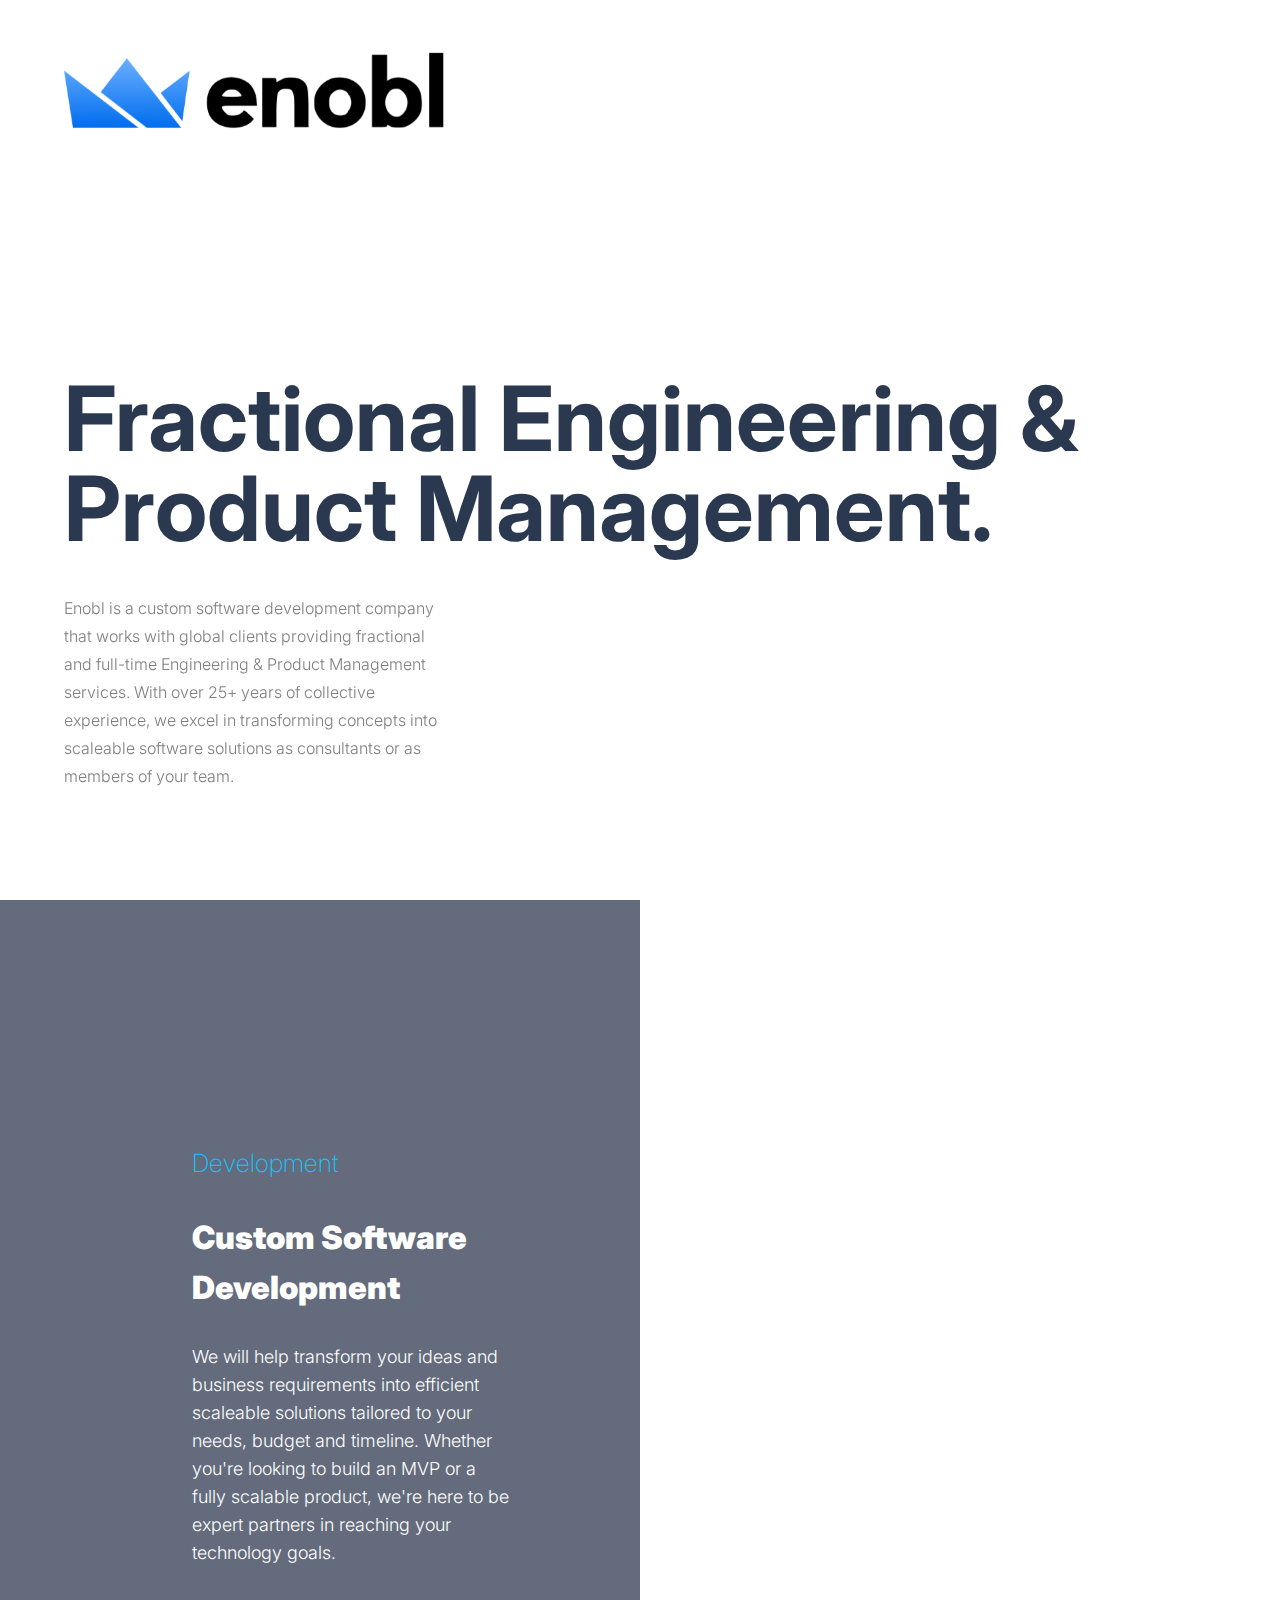
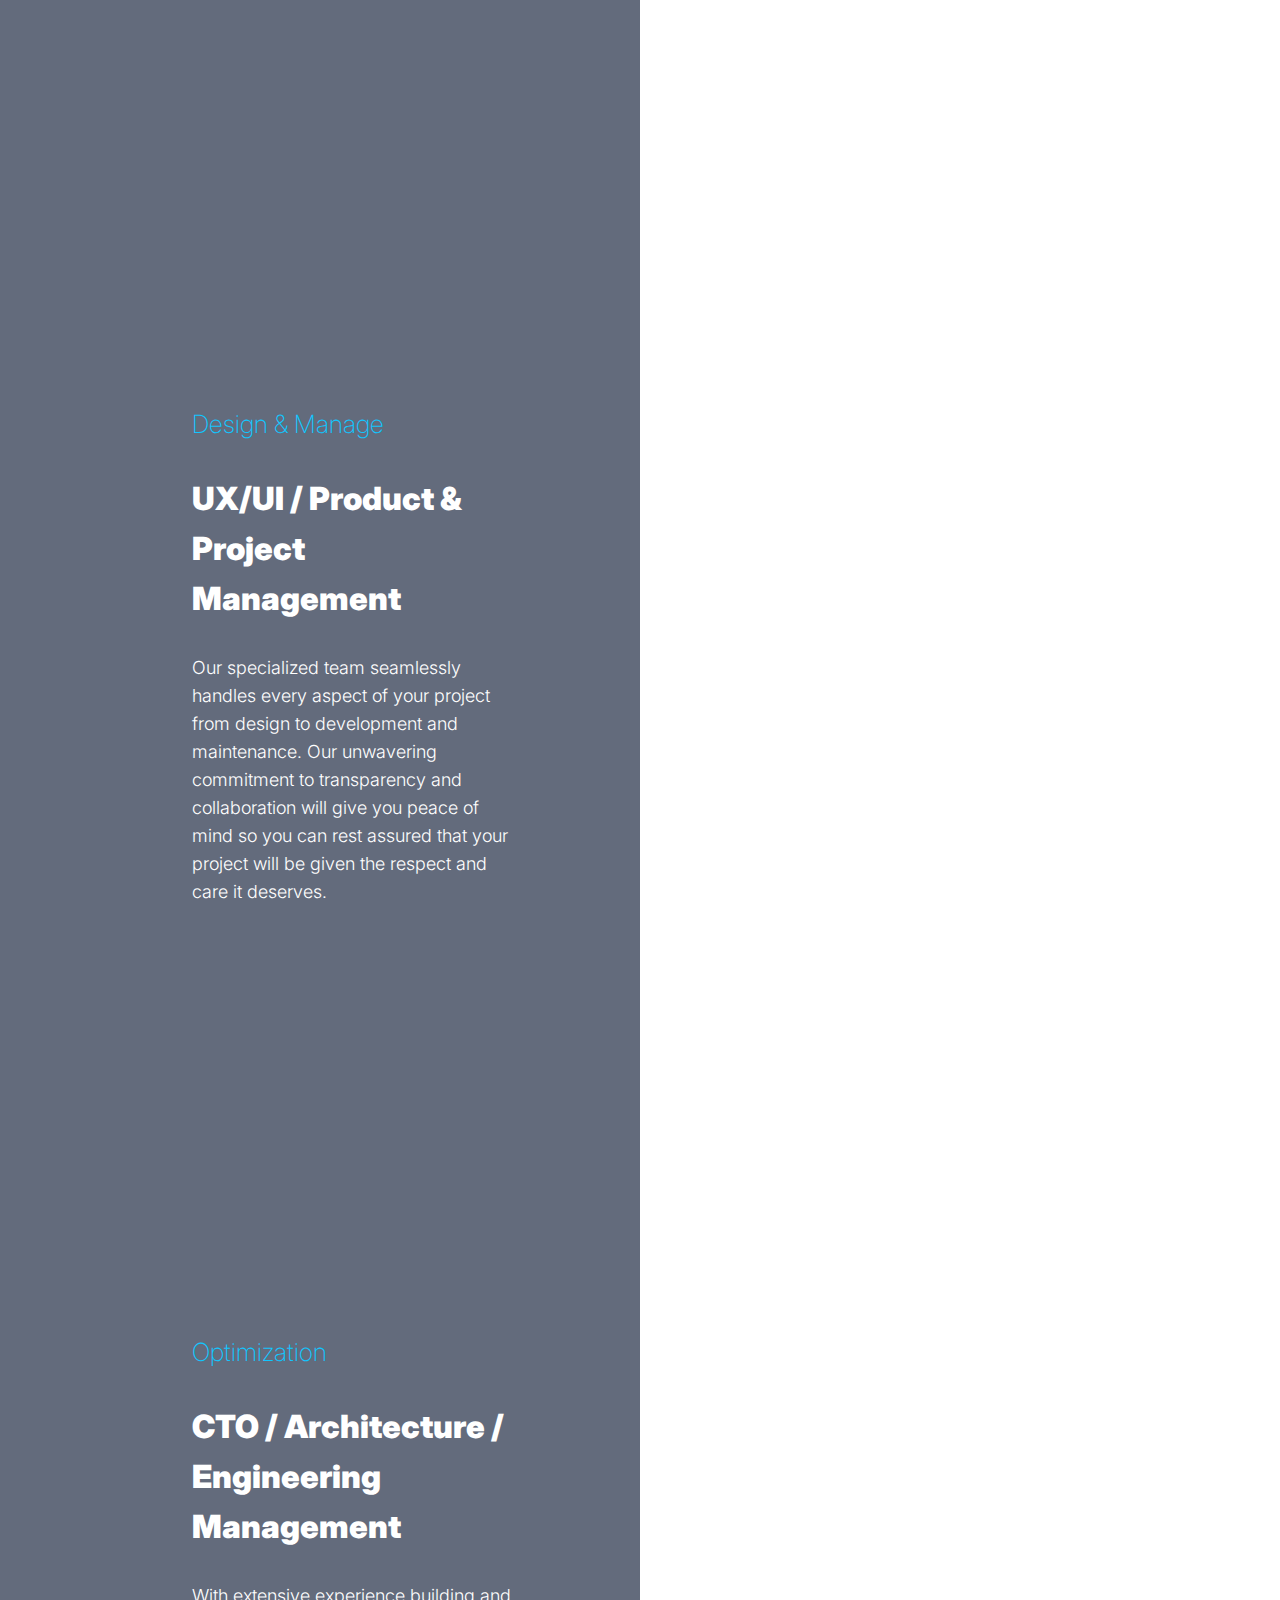
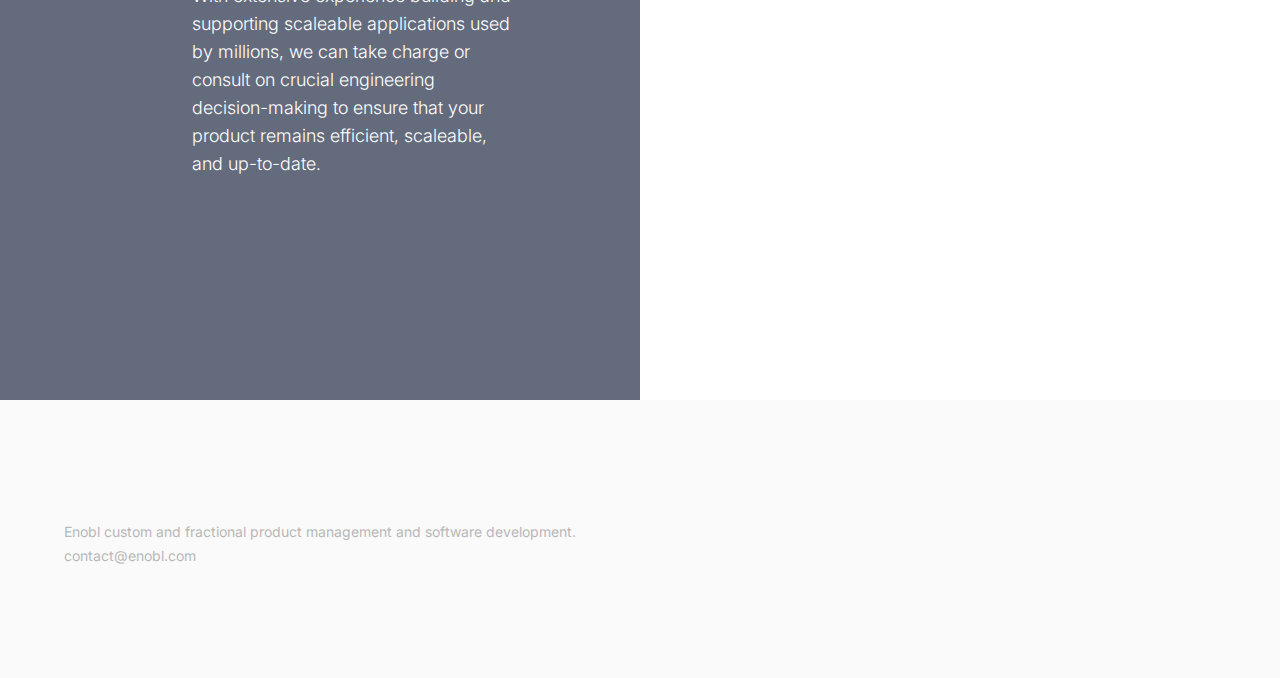
==== commit 4f1af666: "update" ====
--- a/index.html
+++ b/index.html
@@ -131,7 +131,7 @@
                         </div>
                     </div>
                 </div>
-                <div role="listitem" class="wrapper w-dyn-item">
+                <!--<div role="listitem" class="wrapper w-dyn-item">
                     <div style="background-image:url('https://www.enobl.com/assets/4.png')"
                         class="column background-image">
                         <div class="column _100vh">
@@ -144,7 +144,7 @@
                             </div>
                         </div>
                     </div>
-                </div>
+                </div>-->
             </div>
         </div>
         <div class="div-block-27">
@@ -152,7 +152,7 @@
                     src="./assets/enobl-logo-v3.png"
                     width="130px"
                      alt="" class="logo-footer">
-                <p class="small-p">Enobl custom and fractional product and software development. <br><a href="mailto:contact@enobl.com">contact@enobl.com</a><em></em></p>
+                <p class="small-p">Enobl custom and fractional product management and software development. <br><a href="mailto:contact@enobl.com">contact@enobl.com</a><em></em></p>
             </div>
         </div>
     </div>
